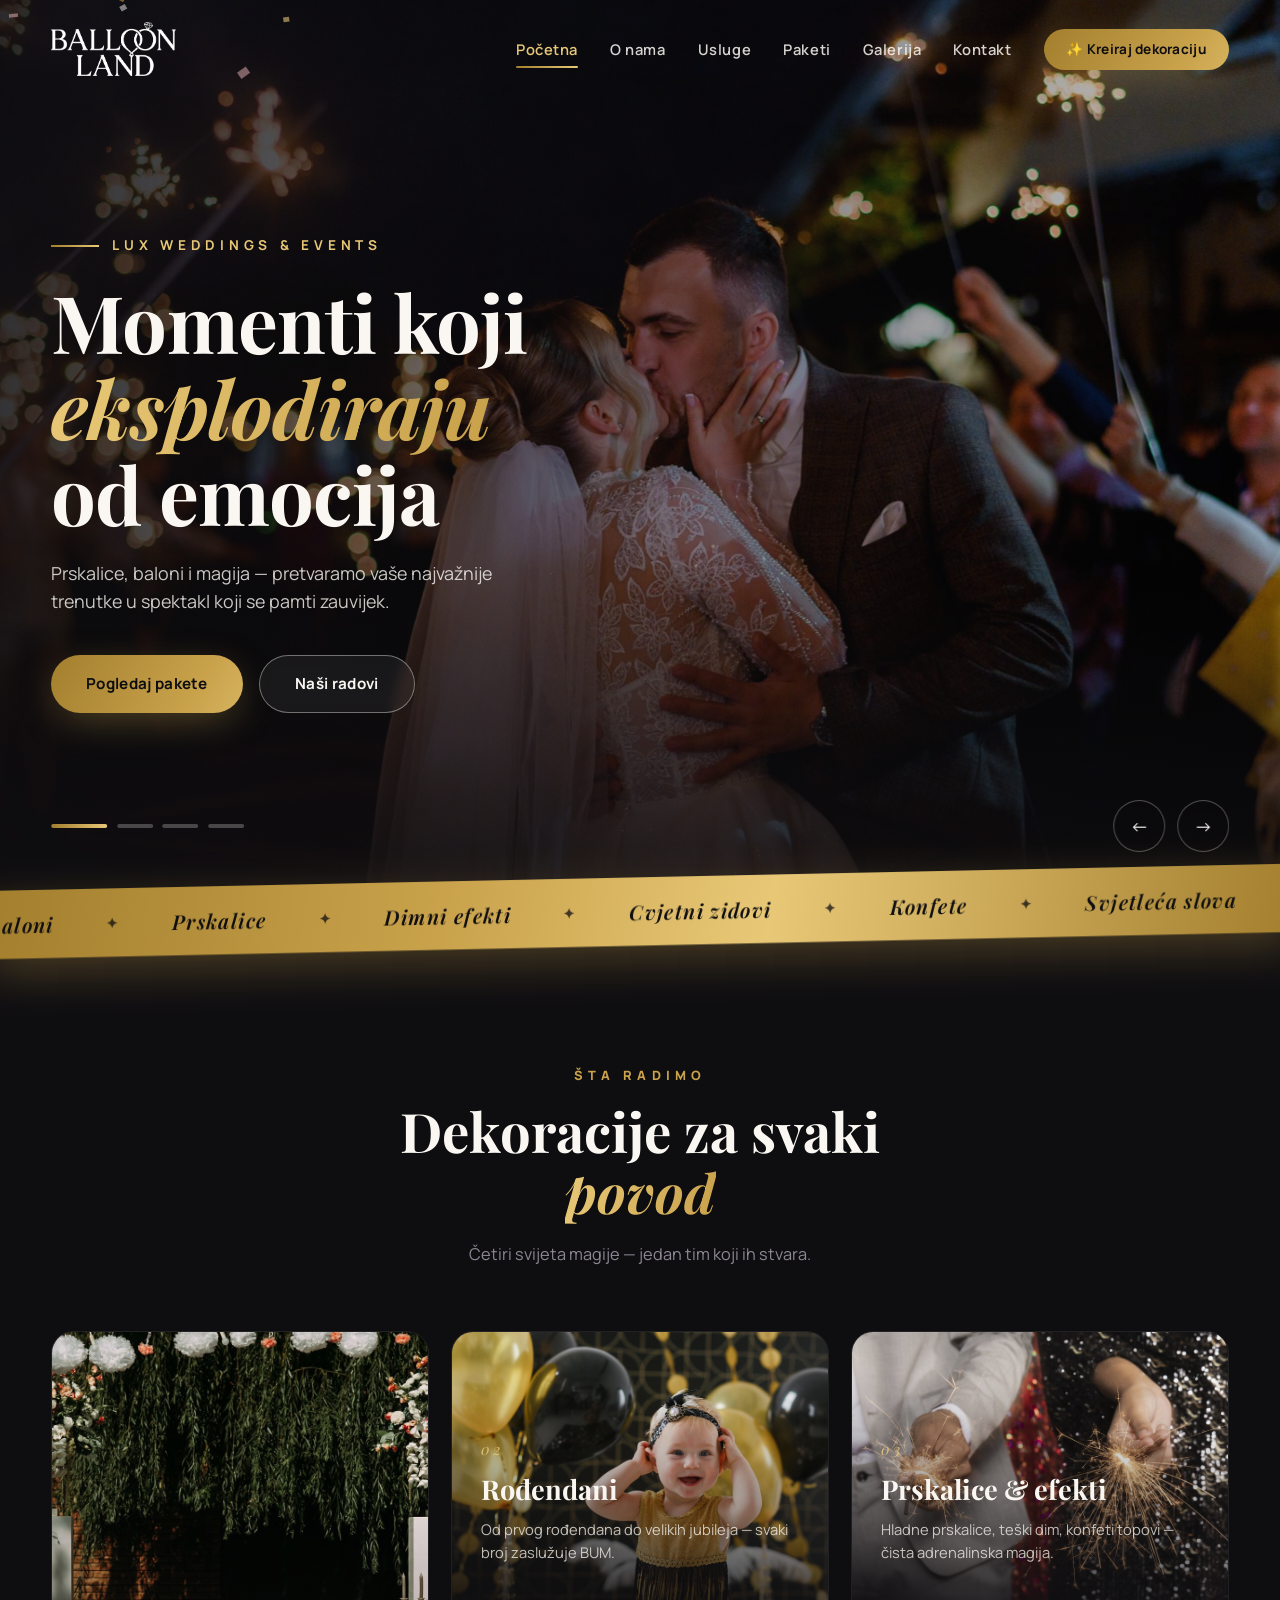
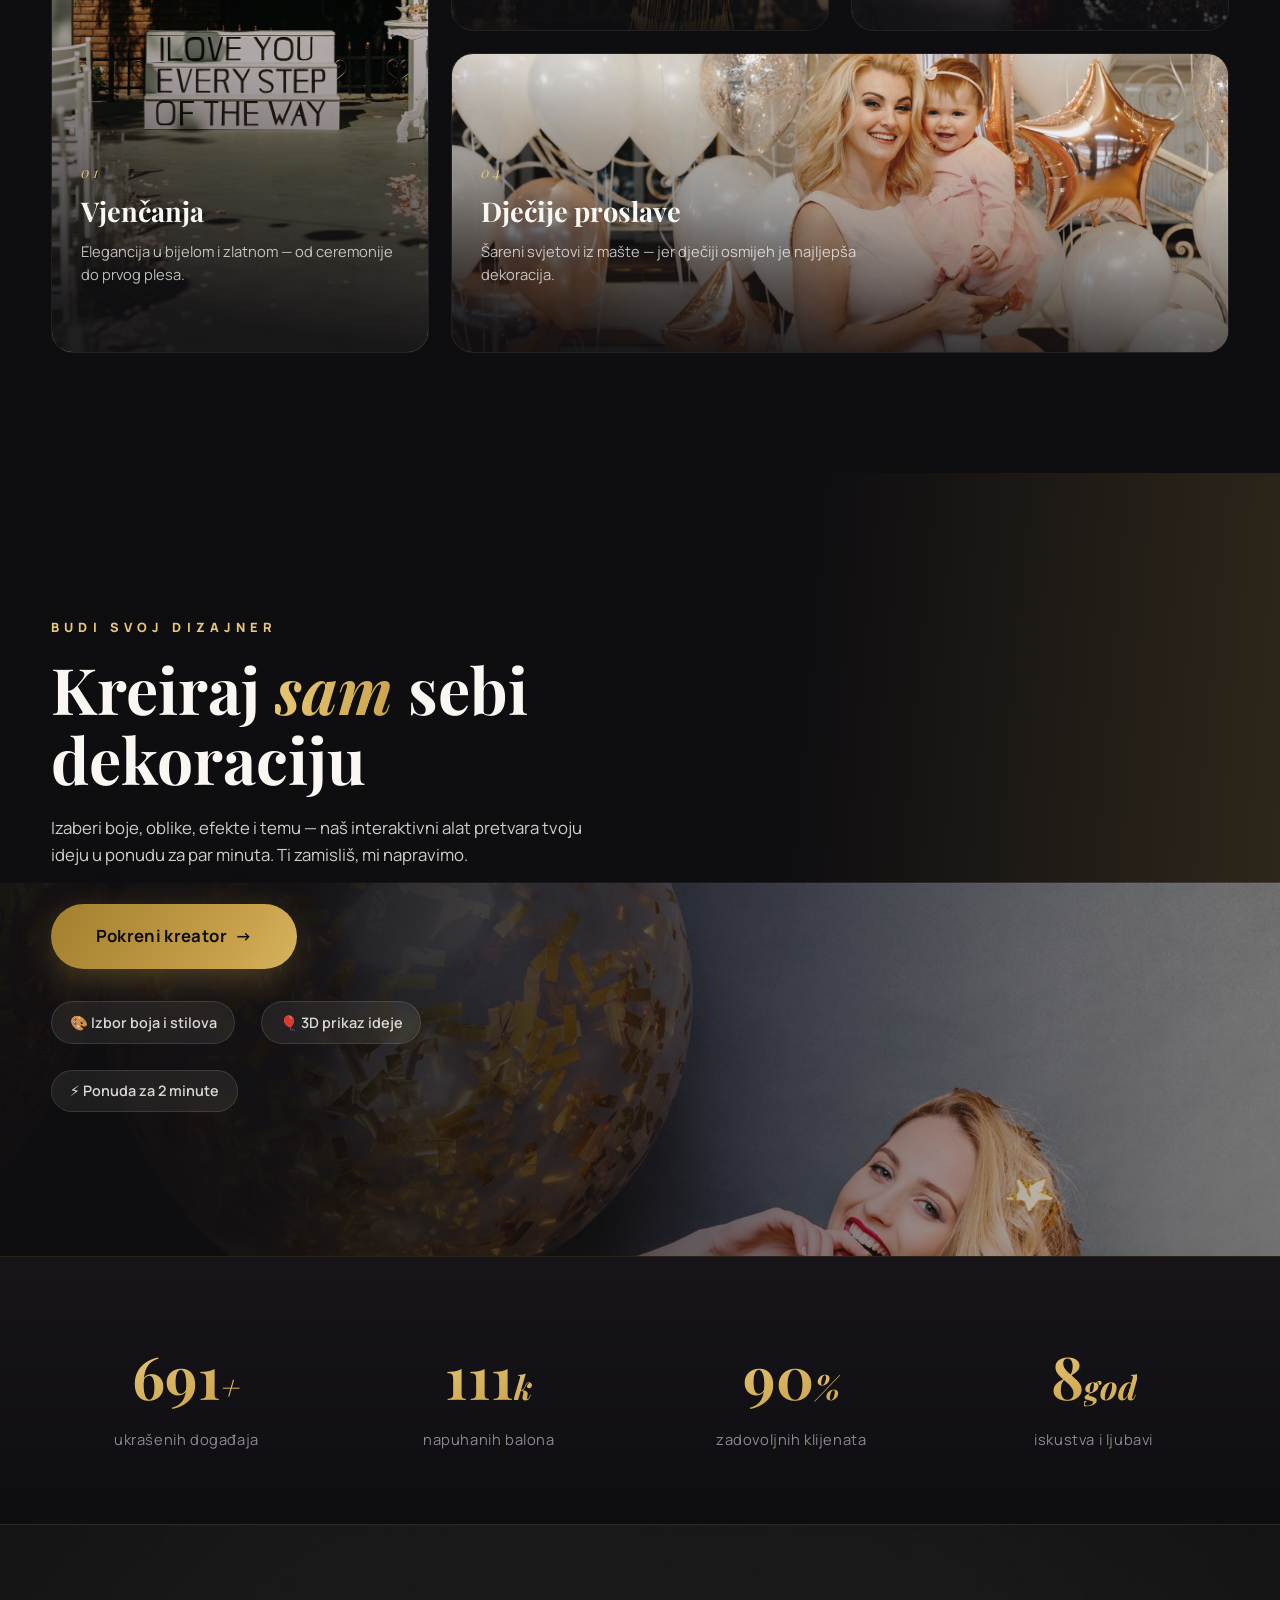
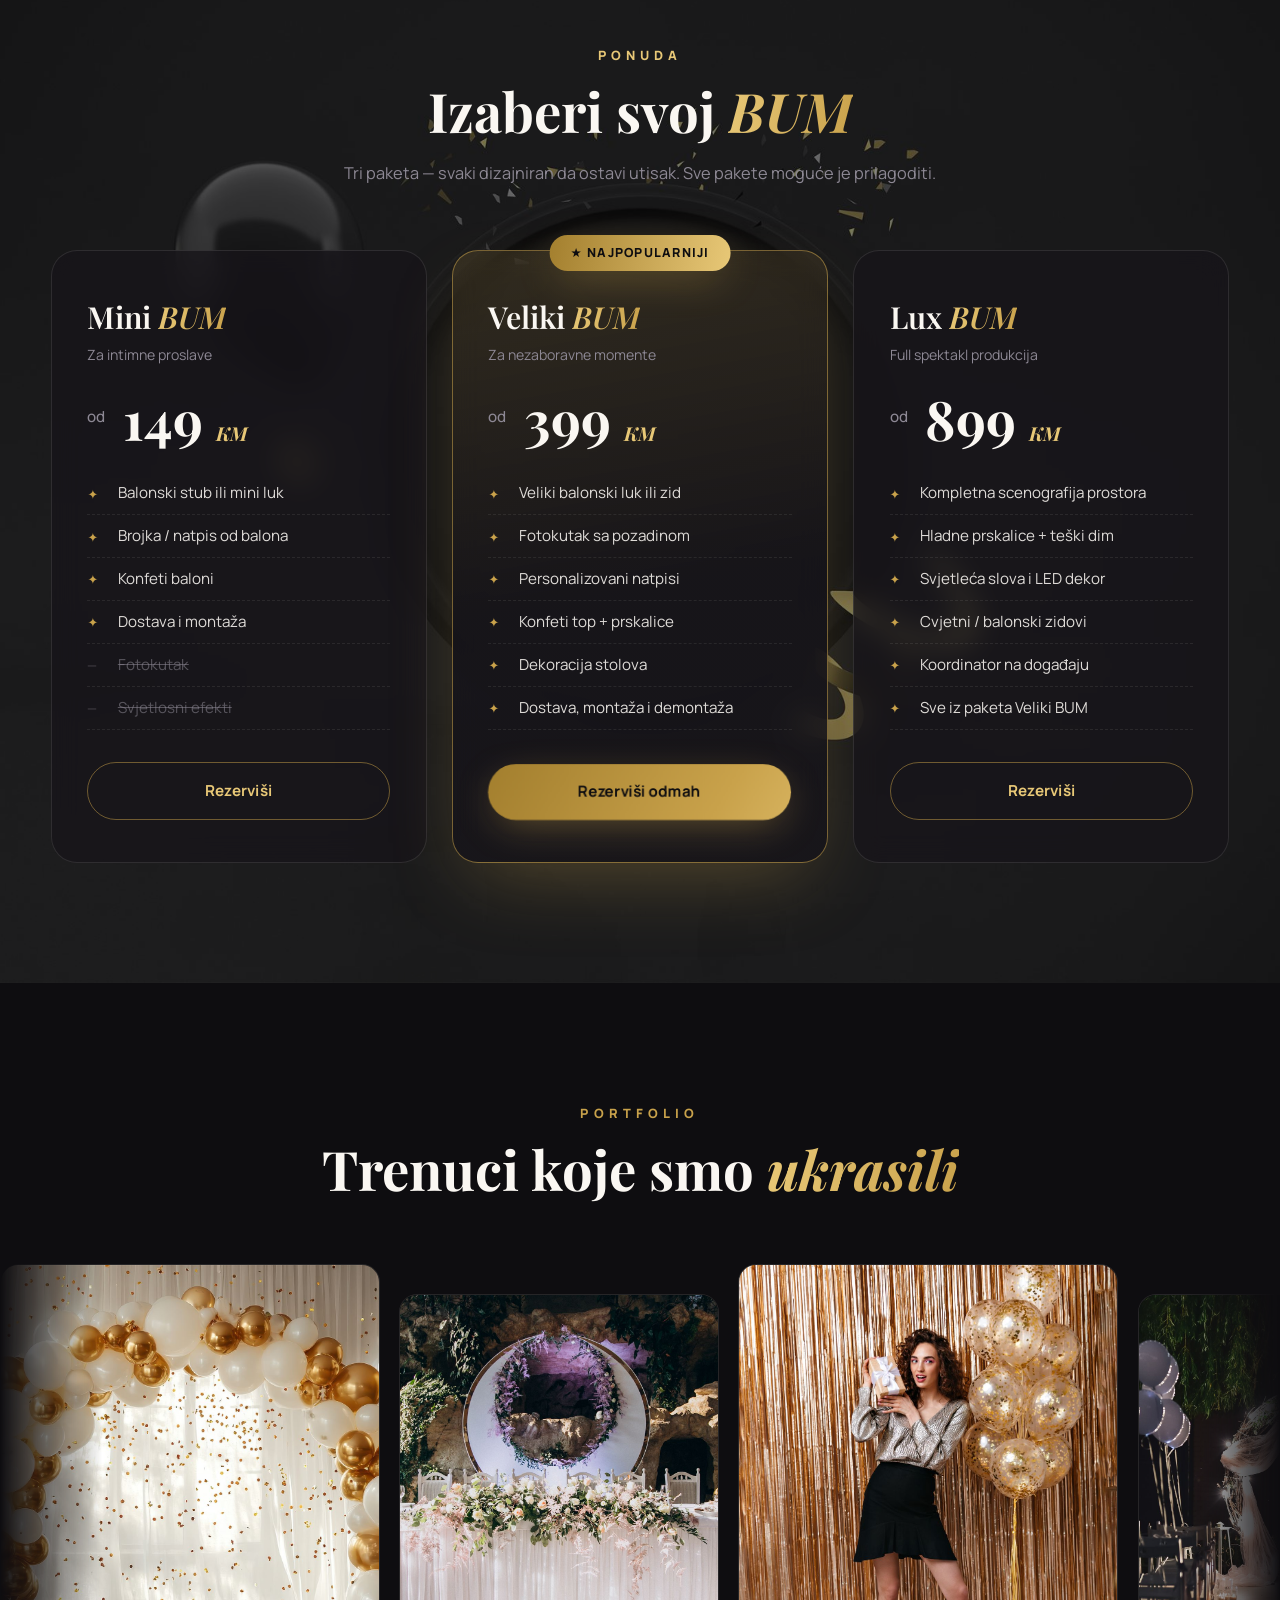
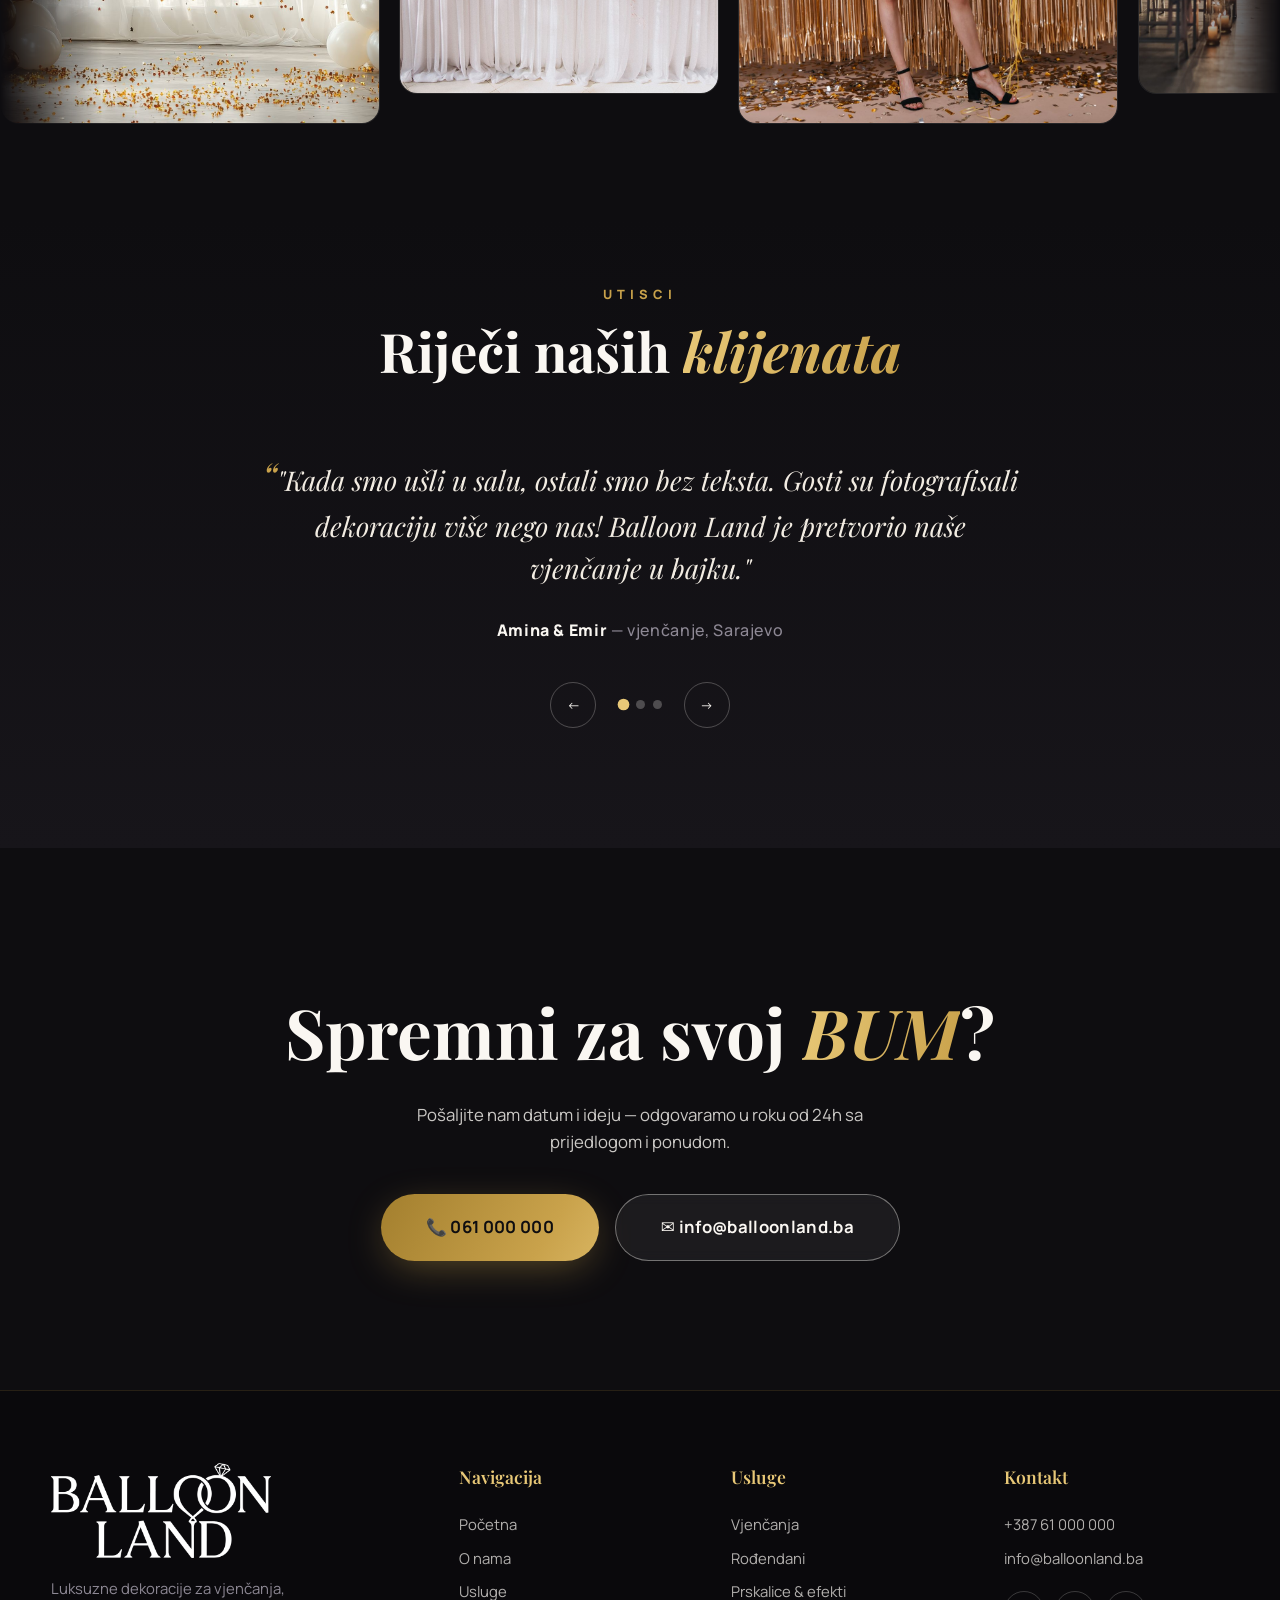
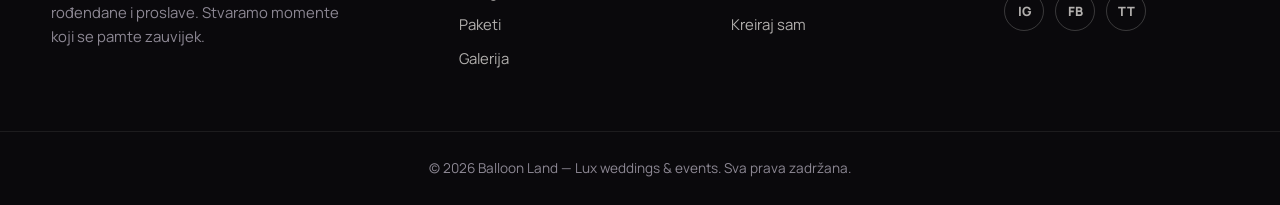
==== index.html @ c1310886 "Balloon Land — kompletna web stranica sa kreatorom dekoracija - Homepage sa hero sliderom, uslugama," ====
<!DOCTYPE html>
<html lang="bs">
<head>
  <meta charset="UTF-8">
  <meta name="viewport" content="width=device-width, initial-scale=1.0">
  <title>Balloon Land — Lux Weddings &amp; Events | Dekoracije koje ostavljaju bez daha</title>
  <meta name="description" content="Balloon Land — luksuzne dekoracije za vjenčanja, rođendane i proslave. Baloni, prskalice, dimni efekti i nezaboravni momenti.">
  <link rel="preconnect" href="https://fonts.googleapis.com">
  <link rel="preconnect" href="https://fonts.gstatic.com" crossorigin>
  <link href="https://fonts.googleapis.com/css2?family=Playfair+Display:ital,wght@0,400;0,500;0,600;0,700;0,800;1,400;1,500&family=Manrope:wght@300;400;500;600;700;800&display=swap" rel="stylesheet">
  <link rel="stylesheet" href="css/style.css?v=2">
  <link rel="icon" type="image/png" href="img/logo-black.png">
</head>
<body>

  <!-- ═══════════ PRELOADER ═══════════ -->
  <div class="preloader" id="preloader">
    <div class="preloader__inner">
      <img src="img/logo-white.png" alt="Balloon Land" class="preloader__logo">
      <div class="preloader__bar"><span></span></div>
    </div>
  </div>

  <!-- ═══════════ NAVBAR ═══════════ -->
  <header class="nav" id="nav">
    <div class="nav__inner container">
      <a href="#" class="nav__logo">
        <img src="img/logo-white.png" alt="Balloon Land — Lux weddings and events">
      </a>
      <nav class="nav__links" id="navLinks">
        <a href="#pocetna" class="nav__link is-active">Početna</a>
        <a href="onama.html" class="nav__link">O nama</a>
        <a href="usluge.html" class="nav__link">Usluge</a>
        <a href="paketi.html" class="nav__link">Paketi</a>
        <a href="galerija.html" class="nav__link">Galerija</a>
        <a href="kontakt.html" class="nav__link">Kontakt</a>
        <a href="#kreiraj" class="btn btn--gold btn--sm nav__cta">✨ Kreiraj dekoraciju</a>
      </nav>
      <button class="nav__burger" id="burger" aria-label="Meni">
        <span></span><span></span><span></span>
      </button>
    </div>
  </header>

  <!-- ═══════════ HERO SLIDER ═══════════ -->
  <section class="hero" id="pocetna">
    <canvas id="confetti" class="hero__confetti"></canvas>

    <div class="hero__slides">
      <div class="hero__slide is-active">
        <div class="hero__bg" style="background-image:url('img/hero-sparklers.jpg')"></div>
        <div class="hero__overlay"></div>
        <div class="hero__content container">
          <p class="hero__kicker reveal-line"><span>Lux weddings &amp; events</span></p>
          <h1 class="hero__title">Momenti koji <em>eksplodiraju</em><br>od emocija</h1>
          <p class="hero__sub">Prskalice, baloni i magija — pretvaramo vaše najvažnije trenutke u spektakl koji se pamti zauvijek.</p>
          <div class="hero__actions">
            <a href="#paketi" class="btn btn--gold">Pogledaj pakete</a>
            <a href="#galerija" class="btn btn--ghost">Naši radovi</a>
          </div>
        </div>
      </div>

      <div class="hero__slide">
        <div class="hero__bg" style="background-image:url('img/hero-gold-arch.jpg')"></div>
        <div class="hero__overlay hero__overlay--light"></div>
        <div class="hero__content container">
          <p class="hero__kicker"><span>Balonske instalacije</span></p>
          <h1 class="hero__title">Lukovi od balona<br>koji <em>oduzimaju dah</em></h1>
          <p class="hero__sub">Od nježnih pastela do raskošnog zlata — svaka instalacija je umjetničko djelo krojeno po vašoj želji.</p>
          <div class="hero__actions">
            <a href="#usluge" class="btn btn--gold">Istraži usluge</a>
            <a href="#kreiraj" class="btn btn--ghost">Kreiraj svoju</a>
          </div>
        </div>
      </div>

      <div class="hero__slide">
        <div class="hero__bg" style="background-image:url('img/hero-balloons-stage.jpg')"></div>
        <div class="hero__overlay"></div>
        <div class="hero__content container">
          <p class="hero__kicker"><span>Proslave &amp; eventi</span></p>
          <h1 class="hero__title">Vaša proslava,<br>naš <em>spektakl</em></h1>
          <p class="hero__sub">Rođendani, punoljetstva, korporativni eventi — scenografija koja podiže atmosferu na novi nivo.</p>
          <div class="hero__actions">
            <a href="#paketi" class="btn btn--gold">Izaberi paket</a>
            <a href="kontakt.html" class="btn btn--ghost">Kontaktiraj nas</a>
          </div>
        </div>
      </div>

      <div class="hero__slide">
        <div class="hero__bg" style="background-image:url('img/smoke-fireworks-arch.jpg')"></div>
        <div class="hero__overlay"></div>
        <div class="hero__content container">
          <p class="hero__kicker"><span>Dimni &amp; svjetlosni efekti</span></p>
          <h1 class="hero__title">Prvi ples<br>u <em>oblacima</em></h1>
          <p class="hero__sub">Teški dim, hladne prskalice i svjetlosna magija — filmska scena čiji ste vi glavni glumci.</p>
          <div class="hero__actions">
            <a href="#usluge" class="btn btn--gold">Efekti koje nudimo</a>
            <a href="kontakt.html" class="btn btn--ghost">Zakaži termin</a>
          </div>
        </div>
      </div>
    </div>

    <div class="hero__ui container">
      <div class="hero__dots" id="heroDots"></div>
      <div class="hero__arrows">
        <button class="hero__arrow" id="heroPrev" aria-label="Prethodni slajd">←</button>
        <button class="hero__arrow" id="heroNext" aria-label="Sljedeći slajd">→</button>
      </div>
    </div>
    <div class="hero__progress"><span id="heroProgress"></span></div>

    <a href="#marquee" class="hero__scroll" aria-label="Skrolaj dole"><span></span></a>
  </section>

  <!-- ═══════════ GOLD MARQUEE ═══════════ -->
  <div class="marquee" id="marquee" aria-hidden="true">
    <div class="marquee__track">
      <div class="marquee__group">
        <span>Baloni</span><span>Prskalice</span><span>Dimni efekti</span><span>Cvjetni zidovi</span><span>Konfete</span><span>Svjetleća slova</span><span>Lukovi</span><span>Fotokutak</span>
      </div>
      <div class="marquee__group">
        <span>Baloni</span><span>Prskalice</span><span>Dimni efekti</span><span>Cvjetni zidovi</span><span>Konfete</span><span>Svjetleća slova</span><span>Lukovi</span><span>Fotokutak</span>
      </div>
      <div class="marquee__group">
        <span>Baloni</span><span>Prskalice</span><span>Dimni efekti</span><span>Cvjetni zidovi</span><span>Konfete</span><span>Svjetleća slova</span><span>Lukovi</span><span>Fotokutak</span>
      </div>
      <div class="marquee__group">
        <span>Baloni</span><span>Prskalice</span><span>Dimni efekti</span><span>Cvjetni zidovi</span><span>Konfete</span><span>Svjetleća slova</span><span>Lukovi</span><span>Fotokutak</span>
      </div>
    </div>
  </div>

  <!-- ═══════════ USLUGE / BANERI ═══════════ -->
  <section class="services section" id="usluge">
    <div class="container">
      <div class="section__head reveal">
        <p class="section__kicker">Šta radimo</p>
        <h2 class="section__title">Dekoracije za svaki <em>povod</em></h2>
        <p class="section__sub">Četiri svijeta magije — jedan tim koji ih stvara.</p>
      </div>

      <div class="services__grid">
        <a href="usluge.html#vjencanja" class="service-card service-card--tall reveal">
          <img src="img/wedding-aisle.jpg" alt="Dekoracija vjenčanja" loading="lazy">
          <div class="service-card__body">
            <span class="service-card__num">01</span>
            <h3>Vjenčanja</h3>
            <p>Elegancija u bijelom i zlatnom — od ceremonije do prvog plesa.</p>
            <span class="service-card__link">Saznaj više →</span>
          </div>
        </a>
        <a href="usluge.html#rodjendani" class="service-card reveal" style="--d:.1s">
          <img src="img/birthday-blackgold.jpg" alt="Dekoracija rođendana" loading="lazy">
          <div class="service-card__body">
            <span class="service-card__num">02</span>
            <h3>Rođendani</h3>
            <p>Od prvog rođendana do velikih jubileja — svaki broj zaslužuje BUM.</p>
            <span class="service-card__link">Saznaj više →</span>
          </div>
        </a>
        <a href="usluge.html#efekti" class="service-card reveal" style="--d:.2s">
          <img src="img/sparkler-closeup.jpg" alt="Prskalice i efekti" loading="lazy">
          <div class="service-card__body">
            <span class="service-card__num">03</span>
            <h3>Prskalice &amp; efekti</h3>
            <p>Hladne prskalice, teški dim, konfeti topovi — čista adrenalinska magija.</p>
            <span class="service-card__link">Saznaj više →</span>
          </div>
        </a>
        <a href="usluge.html#djecije" class="service-card service-card--wide reveal" style="--d:.3s">
          <img src="img/kids-balloons.jpg" alt="Dječije proslave" loading="lazy">
          <div class="service-card__body">
            <span class="service-card__num">04</span>
            <h3>Dječije proslave</h3>
            <p>Šareni svjetovi iz mašte — jer dječiji osmijeh je najljepša dekoracija.</p>
            <span class="service-card__link">Saznaj više →</span>
          </div>
        </a>
      </div>
    </div>
  </section>

  <!-- ═══════════ KREIRAJ SAM BANER ═══════════ -->
  <section class="creator" id="kreiraj">
    <div class="creator__bg parallax" data-speed="0.25" style="background-image:url('img/create-your-own.jpg')"></div>
    <div class="creator__overlay"></div>
    <div class="container creator__inner">
      <div class="creator__content reveal">
        <p class="section__kicker section__kicker--light">Budi svoj dizajner</p>
        <h2 class="creator__title">Kreiraj <em>sam</em> sebi<br>dekoraciju</h2>
        <p class="creator__sub">Izaberi boje, oblike, efekte i temu — naš interaktivni alat pretvara tvoju ideju u ponudu za par minuta. Ti zamisliš, mi napravimo.</p>
        <a href="kreiraj.html" class="btn btn--gold btn--lg creator__cta">
          Pokreni kreator <span class="creator__cta-arrow">→</span>
        </a>
        <ul class="creator__perks">
          <li>🎨 Izbor boja i stilova</li>
          <li>🎈 3D prikaz ideje</li>
          <li>⚡ Ponuda za 2 minute</li>
        </ul>
      </div>
    </div>
  </section>

  <!-- ═══════════ STATISTIKA ═══════════ -->
  <section class="stats">
    <div class="container stats__grid">
      <div class="stat reveal"><span class="stat__num" data-count="750">0</span><span class="stat__plus">+</span><p>ukrašenih događaja</p></div>
      <div class="stat reveal" style="--d:.1s"><span class="stat__num" data-count="120">0</span><span class="stat__plus">k</span><p>napuhanih balona</p></div>
      <div class="stat reveal" style="--d:.2s"><span class="stat__num" data-count="98">0</span><span class="stat__plus">%</span><p>zadovoljnih klijenata</p></div>
      <div class="stat reveal" style="--d:.3s"><span class="stat__num" data-count="9">0</span><span class="stat__plus">god</span><p>iskustva i ljubavi</p></div>
    </div>
  </section>

  <!-- ═══════════ PAKETI ═══════════ -->
  <section class="packages section" id="paketi">
    <div class="packages__bg" style="background-image:url('img/packages-bg.jpg')"></div>
    <div class="container">
      <div class="section__head section__head--light reveal">
        <p class="section__kicker section__kicker--light">Ponuda</p>
        <h2 class="section__title">Izaberi svoj <em>BUM</em></h2>
        <p class="section__sub">Tri paketa — svaki dizajniran da ostavi utisak. Sve pakete moguće je prilagoditi.</p>
      </div>

      <div class="packages__grid">
        <article class="package reveal">
          <div class="package__head">
            <h3>Mini <span>BUM</span></h3>
            <p class="package__tag">Za intimne proslave</p>
          </div>
          <div class="package__price"><sup>od</sup> 149 <span>KM</span></div>
          <ul class="package__list">
            <li>Balonski stub ili mini luk</li>
            <li>Brojka / natpis od balona</li>
            <li>Konfeti baloni</li>
            <li>Dostava i montaža</li>
            <li class="off">Fotokutak</li>
            <li class="off">Svjetlosni efekti</li>
          </ul>
          <a href="kontakt.html" class="btn btn--outline package__btn">Rezerviši</a>
        </article>

        <article class="package package--featured reveal" style="--d:.12s">
          <span class="package__badge">★ Najpopularniji</span>
          <div class="package__head">
            <h3>Veliki <span>BUM</span></h3>
            <p class="package__tag">Za nezaboravne momente</p>
          </div>
          <div class="package__price"><sup>od</sup> 399 <span>KM</span></div>
          <ul class="package__list">
            <li>Veliki balonski luk ili zid</li>
            <li>Fotokutak sa pozadinom</li>
            <li>Personalizovani natpisi</li>
            <li>Konfeti top + prskalice</li>
            <li>Dekoracija stolova</li>
            <li>Dostava, montaža i demontaža</li>
          </ul>
          <a href="kontakt.html" class="btn btn--gold package__btn">Rezerviši odmah</a>
        </article>

        <article class="package reveal" style="--d:.24s">
          <div class="package__head">
            <h3>Lux <span>BUM</span></h3>
            <p class="package__tag">Full spektakl produkcija</p>
          </div>
          <div class="package__price"><sup>od</sup> 899 <span>KM</span></div>
          <ul class="package__list">
            <li>Kompletna scenografija prostora</li>
            <li>Hladne prskalice + teški dim</li>
            <li>Svjetleća slova i LED dekor</li>
            <li>Cvjetni / balonski zidovi</li>
            <li>Koordinator na događaju</li>
            <li>Sve iz paketa Veliki BUM</li>
          </ul>
          <a href="kontakt.html" class="btn btn--outline package__btn">Rezerviši</a>
        </article>
      </div>
    </div>
  </section>

  <!-- ═══════════ GALERIJA ═══════════ -->
  <section class="gallery section" id="galerija">
    <div class="section__head reveal container">
      <p class="section__kicker">Portfolio</p>
      <h2 class="section__title">Trenuci koje smo <em>ukrasili</em></h2>
    </div>
    <div class="gallery__marquee">
      <div class="gallery__track">
        <img src="img/hero-gold-arch.jpg" alt="Zlatni balonski luk">
        <img src="img/wedding-tables.jpg" alt="Svečana sala">
        <img src="img/gold-balloons-gift.jpg" alt="Zlatni baloni">
        <img src="img/hero-wedding-altar.jpg" alt="Vjenčani oltar sa balonima">
        <img src="img/birthday-blackgold.jpg" alt="Rođendanska dekoracija">
        <img src="img/hero-sparklers.jpg" alt="Prskalice na vjenčanju">
        <img src="img/hero-gold-arch.jpg" alt="Zlatni balonski luk">
        <img src="img/wedding-tables.jpg" alt="Svečana sala">
        <img src="img/gold-balloons-gift.jpg" alt="Zlatni baloni">
        <img src="img/hero-wedding-altar.jpg" alt="Vjenčani oltar sa balonima">
        <img src="img/birthday-blackgold.jpg" alt="Rođendanska dekoracija">
        <img src="img/hero-sparklers.jpg" alt="Prskalice na vjenčanju">
      </div>
    </div>
  </section>

  <!-- ═══════════ TESTIMONIALS ═══════════ -->
  <section class="testi section">
    <div class="container">
      <div class="section__head reveal">
        <p class="section__kicker">Utisci</p>
        <h2 class="section__title">Riječi naših <em>klijenata</em></h2>
      </div>
      <div class="testi__slider reveal" id="testiSlider">
        <div class="testi__slide is-active">
          <p class="testi__text">"Kada smo ušli u salu, ostali smo bez teksta. Gosti su fotografisali dekoraciju više nego nas! Balloon Land je pretvorio naše vjenčanje u bajku."</p>
          <p class="testi__author">Amina &amp; Emir <span>— vjenčanje, Sarajevo</span></p>
        </div>
        <div class="testi__slide">
          <p class="testi__text">"Rođendan naše kćerke izgledao je kao scena iz filma. Profesionalni, tačni i puni ideja. Već smo rezervisali i sljedeću proslavu!"</p>
          <p class="testi__author">Porodica Hodžić <span>— 1. rođendan</span></p>
        </div>
        <div class="testi__slide">
          <p class="testi__text">"Hladne prskalice na prvom plesu — momenat koji niko od gostiju neće zaboraviti. Vrijedi svake marke. Preporuka od srca!"</p>
          <p class="testi__author">Lejla &amp; Adnan <span>— vjenčanje, Mostar</span></p>
        </div>
        <div class="testi__nav">
          <button id="testiPrev" aria-label="Prethodni">←</button>
          <div class="testi__dots" id="testiDots"></div>
          <button id="testiNext" aria-label="Sljedeći">→</button>
        </div>
      </div>
    </div>
  </section>

  <!-- ═══════════ CTA BANNER ═══════════ -->
  <section class="cta" id="kontakt">
    <div class="cta__bg parallax" data-speed="0.2" style="background-image:url('img/gold-balloons-gift.jpg')"></div>
    <div class="cta__overlay"></div>
    <div class="container cta__inner reveal">
      <h2 class="cta__title">Spremni za svoj <em>BUM</em>?</h2>
      <p class="cta__sub">Pošaljite nam datum i ideju — odgovaramo u roku od 24h sa prijedlogom i ponudom.</p>
      <div class="cta__actions">
        <a href="tel:+38761000000" class="btn btn--gold btn--lg">📞 061 000 000</a>
        <a href="mailto:info@balloonland.ba" class="btn btn--ghost btn--lg">✉ info@balloonland.ba</a>
      </div>
    </div>
  </section>

  <!-- ═══════════ FOOTER ═══════════ -->
  <footer class="footer">
    <div class="container footer__grid">
      <div class="footer__brand">
        <img src="img/logo-white.png" alt="Balloon Land" class="footer__logo">
        <p>Luksuzne dekoracije za vjenčanja, rođendane i proslave. Stvaramo momente koji se pamte zauvijek.</p>
      </div>
      <div class="footer__col">
        <h4>Navigacija</h4>
        <a href="#pocetna">Početna</a>
        <a href="onama.html">O nama</a>
        <a href="usluge.html">Usluge</a>
        <a href="paketi.html">Paketi</a>
        <a href="galerija.html">Galerija</a>
      </div>
      <div class="footer__col">
        <h4>Usluge</h4>
        <a href="usluge.html#vjencanja">Vjenčanja</a>
        <a href="usluge.html#rodjendani">Rođendani</a>
        <a href="usluge.html#efekti">Prskalice &amp; efekti</a>
        <a href="#kreiraj">Kreiraj sam</a>
      </div>
      <div class="footer__col">
        <h4>Kontakt</h4>
        <a href="tel:+38761000000">+387 61 000 000</a>
        <a href="mailto:info@balloonland.ba">info@balloonland.ba</a>
        <div class="footer__social">
          <a href="#" aria-label="Instagram">IG</a>
          <a href="#" aria-label="Facebook">FB</a>
          <a href="#" aria-label="TikTok">TT</a>
        </div>
      </div>
    </div>
    <div class="footer__bottom">
      <p>© 2026 Balloon Land — Lux weddings &amp; events. Sva prava zadržana.</p>
    </div>
  </footer>

  <script src="js/main.js?v=2"></script>
</body>
</html>
---- css/style.css ----
/* ═══════════════════════════════════════════
   BALLOON LAND — Lux Weddings & Events
   Idejno rješenje homepage — 2026
   ═══════════════════════════════════════════ */

:root {
  --ink: #0e0d10;
  --ink-2: #17151a;
  --ink-3: #211e26;
  --ivory: #faf7f2;
  --cream: #f2ece2;
  --gold: #c9a24b;
  --gold-2: #e8c877;
  --gold-3: #a37f2e;
  --blush: #e8b4b8;
  --muted: #8d8894;
  --font-serif: "Playfair Display", Georgia, serif;
  --font-sans: "Manrope", system-ui, sans-serif;
  --ease: cubic-bezier(.22, .9, .28, 1);
  --shadow-gold: 0 10px 40px -8px rgba(201, 162, 75, .45);
}

* { margin: 0; padding: 0; box-sizing: border-box; }

html { scroll-behavior: smooth; }

body {
  font-family: var(--font-sans);
  background: var(--ink);
  color: var(--ivory);
  line-height: 1.6;
  overflow-x: hidden;
}

img { max-width: 100%; display: block; }
a { text-decoration: none; color: inherit; }
ul { list-style: none; }
button { font-family: inherit; cursor: pointer; }

.container {
  width: min(1240px, 92%);
  margin-inline: auto;
}

::selection { background: var(--gold); color: var(--ink); }

/* ─────────── SCROLLBAR ─────────── */
::-webkit-scrollbar { width: 10px; }
::-webkit-scrollbar-track { background: var(--ink); }
::-webkit-scrollbar-thumb { background: linear-gradient(var(--gold-3), var(--gold)); border-radius: 5px; }

/* ═══════════ BUTTONS ═══════════ */
.btn {
  display: inline-flex;
  align-items: center;
  gap: .5rem;
  padding: 1rem 2.2rem;
  border-radius: 100px;
  font-weight: 700;
  font-size: .95rem;
  letter-spacing: .02em;
  transition: transform .35s var(--ease), box-shadow .35s var(--ease), background .35s, color .35s;
  will-change: transform;
}
.btn--gold {
  background: linear-gradient(120deg, var(--gold-3), var(--gold) 40%, var(--gold-2) 70%, var(--gold));
  background-size: 200% 100%;
  color: var(--ink);
  box-shadow: var(--shadow-gold);
}
.btn--gold:hover {
  transform: translateY(-3px) scale(1.02);
  background-position: 100% 0;
  box-shadow: 0 16px 50px -8px rgba(201, 162, 75, .65);
}
.btn--ghost {
  border: 1.5px solid rgba(250, 247, 242, .4);
  color: var(--ivory);
  backdrop-filter: blur(6px);
  background: rgba(250, 247, 242, .06);
}
.btn--ghost:hover { transform: translateY(-3px); border-color: var(--gold-2); color: var(--gold-2); }
.btn--outline {
  border: 1.5px solid rgba(201, 162, 75, .5);
  color: var(--gold-2);
}
.btn--outline:hover { background: rgba(201, 162, 75, .12); transform: translateY(-3px); }
.btn--sm { padding: .6rem 1.4rem; font-size: .85rem; }
.btn--lg { padding: 1.2rem 2.8rem; font-size: 1.05rem; }

/* ═══════════ PRELOADER ═══════════ */
.preloader {
  position: fixed;
  inset: 0;
  z-index: 1000;
  background: radial-gradient(120% 120% at 50% 40%, var(--ink-3), var(--ink));
  display: grid;
  place-items: center;
  transition: opacity .7s var(--ease), visibility .7s;
}
.preloader.is-done { opacity: 0; visibility: hidden; }
.preloader__inner { text-align: center; }
.preloader__logo {
  width: min(340px, 70vw);
  margin-inline: auto;
  animation: preloaderPulse 1.6s var(--ease) infinite alternate;
}
@keyframes preloaderPulse {
  from { transform: scale(.97); opacity: .8; filter: drop-shadow(0 0 0 rgba(201,162,75,0)); }
  to { transform: scale(1.02); opacity: 1; filter: drop-shadow(0 0 30px rgba(201,162,75,.35)); }
}
.preloader__bar {
  width: 200px;
  height: 2px;
  margin: 2rem auto 0;
  background: rgba(250, 247, 242, .12);
  border-radius: 2px;
  overflow: hidden;
}
.preloader__bar span {
  display: block;
  height: 100%;
  width: 0;
  background: linear-gradient(90deg, var(--gold-3), var(--gold-2));
  animation: preloaderBar 1.4s var(--ease) forwards;
}
@keyframes preloaderBar { to { width: 100%; } }

/* ═══════════ NAVBAR ═══════════ */
.nav {
  position: fixed;
  top: 0; left: 0; right: 0;
  z-index: 900;
  padding: 1.4rem 0;
  transition: padding .4s var(--ease), background .4s, box-shadow .4s;
}
.nav.is-scrolled {
  padding: .7rem 0;
  background: rgba(14, 13, 16, .82);
  backdrop-filter: blur(16px);
  -webkit-backdrop-filter: blur(16px);
  box-shadow: 0 8px 40px rgba(0, 0, 0, .45);
  border-bottom: 1px solid rgba(201, 162, 75, .15);
}
.nav__inner {
  display: flex;
  align-items: center;
  justify-content: space-between;
  gap: 2rem;
}
.nav__logo img { height: 54px; width: auto; transition: height .4s var(--ease); }
.nav.is-scrolled .nav__logo img { height: 42px; }
.nav__links {
  display: flex;
  align-items: center;
  gap: 2rem;
}
.nav__link {
  position: relative;
  font-weight: 600;
  font-size: .92rem;
  letter-spacing: .04em;
  color: rgba(250, 247, 242, .85);
  transition: color .3s;
  padding: .3rem 0;
}
.nav__link::after {
  content: "";
  position: absolute;
  left: 0; bottom: -2px;
  width: 0; height: 2px;
  background: linear-gradient(90deg, var(--gold-3), var(--gold-2));
  transition: width .35s var(--ease);
  border-radius: 2px;
}
.nav__link:hover, .nav__link.is-active { color: var(--gold-2); }
.nav__link:hover::after, .nav__link.is-active::after { width: 100%; }
.nav__burger {
  display: none;
  flex-direction: column;
  gap: 5px;
  background: none;
  border: none;
  padding: .4rem;
  z-index: 950;
}
.nav__burger span {
  width: 26px; height: 2px;
  background: var(--ivory);
  border-radius: 2px;
  transition: transform .35s var(--ease), opacity .3s;
}
.nav__burger.is-open span:nth-child(1) { transform: translateY(7px) rotate(45deg); }
.nav__burger.is-open span:nth-child(2) { opacity: 0; }
.nav__burger.is-open span:nth-child(3) { transform: translateY(-7px) rotate(-45deg); }

/* ═══════════ HERO ═══════════ */
.hero {
  position: relative;
  height: 100vh;
  min-height: 640px;
  overflow: hidden;
}
.hero__confetti {
  position: absolute;
  inset: 0;
  z-index: 5;
  pointer-events: none;
}
.hero__slides { position: absolute; inset: 0; }
.hero__slide {
  position: absolute;
  inset: 0;
  opacity: 0;
  visibility: hidden;
  transition: opacity 1.1s var(--ease), visibility 1.1s;
  z-index: 1;
}
.hero__slide.is-active { opacity: 1; visibility: visible; z-index: 2; }
.hero__bg {
  position: absolute;
  inset: -4%;
  background-size: cover;
  background-position: center;
  transform: scale(1);
}
.hero__slide.is-active .hero__bg { animation: kenburns 7.5s linear forwards; }
@keyframes kenburns {
  from { transform: scale(1) translateX(0); }
  to { transform: scale(1.1) translateX(1.5%); }
}
.hero__overlay {
  position: absolute;
  inset: 0;
  background:
    linear-gradient(100deg, rgba(14, 13, 16, .88) 0%, rgba(14, 13, 16, .55) 45%, rgba(14, 13, 16, .15) 100%),
    linear-gradient(0deg, rgba(14, 13, 16, .85) 0%, transparent 35%);
}
.hero__overlay--light {
  background:
    linear-gradient(100deg, rgba(14, 13, 16, .82) 0%, rgba(14, 13, 16, .45) 50%, rgba(14, 13, 16, .1) 100%),
    linear-gradient(0deg, rgba(14, 13, 16, .85) 0%, transparent 40%);
}
.hero__content {
  position: relative;
  z-index: 3;
  height: 100%;
  display: flex;
  flex-direction: column;
  justify-content: center;
  padding-top: 3rem;
}
.hero__kicker {
  display: inline-flex;
  align-items: center;
  gap: .8rem;
  font-size: .85rem;
  font-weight: 700;
  text-transform: uppercase;
  letter-spacing: .35em;
  color: var(--gold-2);
  margin-bottom: 1.4rem;
}
.hero__kicker::before {
  content: "";
  width: 48px; height: 1.5px;
  background: linear-gradient(90deg, var(--gold-3), var(--gold-2));
}
.hero__title {
  font-family: var(--font-serif);
  font-size: clamp(2.6rem, 6.2vw, 5.2rem);
  font-weight: 700;
  line-height: 1.08;
  letter-spacing: -.01em;
  margin-bottom: 1.4rem;
  max-width: 15ch;
}
.hero__title em {
  font-style: italic;
  background: linear-gradient(100deg, var(--gold-2), var(--gold), var(--gold-2));
  background-size: 200% 100%;
  -webkit-background-clip: text;
  background-clip: text;
  -webkit-text-fill-color: transparent;
  animation: goldShimmer 4s linear infinite;
}
@keyframes goldShimmer {
  from { background-position: 0 0; }
  to { background-position: 200% 0; }
}
.hero__sub {
  max-width: 46ch;
  font-size: clamp(1rem, 1.4vw, 1.15rem);
  color: rgba(250, 247, 242, .8);
  margin-bottom: 2.4rem;
  font-weight: 400;
}
.hero__actions { display: flex; gap: 1rem; flex-wrap: wrap; }

/* slide-in animacije sadržaja */
.hero__slide .hero__kicker,
.hero__slide .hero__title,
.hero__slide .hero__sub,
.hero__slide .hero__actions {
  opacity: 0;
  transform: translateY(34px);
  transition: opacity .9s var(--ease), transform .9s var(--ease);
}
.hero__slide.is-active .hero__kicker { opacity: 1; transform: none; transition-delay: .25s; }
.hero__slide.is-active .hero__title { opacity: 1; transform: none; transition-delay: .4s; }
.hero__slide.is-active .hero__sub { opacity: 1; transform: none; transition-delay: .55s; }
.hero__slide.is-active .hero__actions { opacity: 1; transform: none; transition-delay: .7s; }

/* hero UI */
.hero__ui {
  position: absolute;
  left: 50%;
  transform: translateX(-50%);
  bottom: 3rem;
  z-index: 6;
  display: flex;
  align-items: center;
  justify-content: space-between;
}
.hero__dots { display: flex; gap: .6rem; }
.hero__dot {
  width: 36px; height: 4px;
  border-radius: 4px;
  border: none;
  background: rgba(250, 247, 242, .25);
  transition: background .3s, width .35s var(--ease);
}
.hero__dot.is-active { background: linear-gradient(90deg, var(--gold-3), var(--gold-2)); width: 56px; }
.hero__arrows { display: flex; gap: .7rem; }
.hero__arrow {
  width: 52px; height: 52px;
  border-radius: 50%;
  border: 1.5px solid rgba(250, 247, 242, .3);
  background: rgba(14, 13, 16, .3);
  backdrop-filter: blur(8px);
  color: var(--ivory);
  font-size: 1.15rem;
  transition: all .3s var(--ease);
}
.hero__arrow:hover {
  border-color: var(--gold-2);
  color: var(--ink);
  background: var(--gold-2);
  transform: scale(1.08);
}
.hero__progress {
  position: absolute;
  bottom: 0; left: 0; right: 0;
  height: 3px;
  z-index: 6;
  background: rgba(250, 247, 242, .1);
}
.hero__progress span {
  display: block;
  height: 100%;
  width: 0;
  background: linear-gradient(90deg, var(--gold-3), var(--gold-2));
}
.hero__progress span.is-running { animation: heroProgress 7s linear forwards; }
@keyframes heroProgress { from { width: 0 } to { width: 100% } }
.hero__scroll {
  position: absolute;
  bottom: 2.6rem;
  left: 50%;
  transform: translateX(-50%);
  z-index: 6;
  width: 28px; height: 46px;
  border: 1.5px solid rgba(250, 247, 242, .4);
  border-radius: 20px;
  display: none;
}
.hero__scroll span {
  position: absolute;
  top: 8px; left: 50%;
  width: 4px; height: 8px;
  margin-left: -2px;
  background: var(--gold-2);
  border-radius: 2px;
  animation: scrollHint 1.6s var(--ease) infinite;
}
@keyframes scrollHint {
  0% { transform: translateY(0); opacity: 1 }
  70% { transform: translateY(16px); opacity: 0 }
  100% { transform: translateY(0); opacity: 0 }
}

/* ═══════════ MARQUEE ═══════════ */
.marquee {
  background: linear-gradient(100deg, var(--gold-3), var(--gold) 35%, var(--gold-2) 60%, var(--gold-3));
  padding: 1.1rem 0;
  overflow: hidden;
  transform: rotate(-1.2deg) scale(1.02);
  margin-top: -1.4rem;
  position: relative;
  z-index: 10;
  box-shadow: 0 14px 44px rgba(201, 162, 75, .3);
}
.marquee__track {
  display: flex;
  white-space: nowrap;
  animation: marquee 36s linear infinite;
  width: max-content;
}
.marquee__group {
  display: flex;
  align-items: center;
  flex-shrink: 0;
}
.marquee__group span {
  display: inline-flex;
  align-items: center;
  font-family: var(--font-serif);
  font-style: italic;
  font-size: 1.25rem;
  font-weight: 600;
  color: var(--ink);
  letter-spacing: .06em;
}
.marquee__group span::after {
  content: "✦";
  font-size: .85rem;
  font-style: normal;
  margin-inline: 3.2rem;
  opacity: .75;
}
@keyframes marquee { to { transform: translateX(-50%); } }

/* ═══════════ SECTION SHARED ═══════════ */
.section { padding: 7.5rem 0; position: relative; }
.section__head { text-align: center; max-width: 640px; margin: 0 auto 4rem; }
.section__kicker {
  font-size: .8rem;
  font-weight: 800;
  text-transform: uppercase;
  letter-spacing: .4em;
  color: var(--gold);
  margin-bottom: 1rem;
}
.section__kicker--light { color: var(--gold-2); }
.section__title {
  font-family: var(--font-serif);
  font-size: clamp(2.1rem, 4.4vw, 3.4rem);
  font-weight: 700;
  line-height: 1.12;
}
.section__title em {
  font-style: italic;
  background: linear-gradient(100deg, var(--gold-2), var(--gold));
  -webkit-background-clip: text;
  background-clip: text;
  -webkit-text-fill-color: transparent;
}
.section__sub { margin-top: 1.1rem; color: var(--muted); font-size: 1.02rem; }

/* reveal on scroll */
.reveal {
  opacity: 0;
  transform: translateY(44px);
  transition: opacity .9s var(--ease), transform .9s var(--ease);
  transition-delay: var(--d, 0s);
}
.reveal.is-visible { opacity: 1; transform: none; }

/* ═══════════ PAGE HEAD (podstranice) ═══════════ */
.page-head {
  position: relative;
  padding: 11rem 0 6rem;
  overflow: hidden;
  text-align: center;
}
.page-head__bg {
  position: absolute;
  inset: 0;
  background-size: cover;
  background-position: center 35%;
}
.page-head__overlay {
  position: absolute;
  inset: 0;
  background:
    linear-gradient(180deg, rgba(14, 13, 16, .82), rgba(14, 13, 16, .88)),
    radial-gradient(90% 120% at 50% 100%, transparent, rgba(14, 13, 16, .5));
}
.page-head__inner { position: relative; z-index: 2; }
.page-head__title {
  font-family: var(--font-serif);
  font-size: clamp(2.8rem, 6vw, 4.6rem);
  font-weight: 700;
  line-height: 1.08;
}
.page-head__title em {
  font-style: italic;
  background: linear-gradient(100deg, var(--gold-2), var(--gold));
  -webkit-background-clip: text;
  background-clip: text;
  -webkit-text-fill-color: transparent;
}
.page-head__crumbs {
  margin-top: 1.2rem;
  font-size: .9rem;
  color: rgba(250, 247, 242, .65);
  font-weight: 600;
  letter-spacing: .04em;
}
.page-head__crumbs a { transition: color .3s; }
.page-head__crumbs a:hover { color: var(--gold-2); }
.page-head__crumbs span { color: var(--gold); font-size: .7rem; margin-inline: .5rem; }

.cta--compact { padding: 6rem 0; }

/* ═══════════ PILLS (brza navigacija) ═══════════ */
.pills {
  position: relative;
  z-index: 5;
  margin-top: -1.9rem;
  margin-bottom: 1rem;
}
.pills__row {
  display: flex;
  flex-wrap: wrap;
  justify-content: center;
  gap: .7rem;
}
.pill {
  padding: .75rem 1.5rem;
  border-radius: 100px;
  background: rgba(23, 21, 26, .92);
  border: 1px solid rgba(201, 162, 75, .35);
  backdrop-filter: blur(10px);
  font-size: .9rem;
  font-weight: 700;
  letter-spacing: .02em;
  color: rgba(250, 247, 242, .9);
  transition: all .3s var(--ease);
  box-shadow: 0 10px 30px rgba(0, 0, 0, .4);
}
.pill:hover {
  background: linear-gradient(120deg, var(--gold-3), var(--gold-2));
  color: var(--ink);
  border-color: transparent;
  transform: translateY(-3px);
  box-shadow: var(--shadow-gold);
}

/* ═══════════ FEATURE (naizmjenični redovi usluga) ═══════════ */
.feature {
  position: relative;
  overflow: hidden;
  padding: 5.5rem 0;
}
.feature__watermark {
  position: absolute;
  top: 1.5rem;
  right: -1rem;
  font-family: var(--font-serif);
  font-style: italic;
  font-size: clamp(8rem, 20vw, 17rem);
  font-weight: 700;
  line-height: 1;
  color: transparent;
  -webkit-text-stroke: 1.5px rgba(201, 162, 75, .14);
  pointer-events: none;
  user-select: none;
}
.feature--flip .feature__watermark { right: auto; left: -1rem; }
.feature__grid {
  display: grid;
  grid-template-columns: 1fr 1fr;
  gap: 4.5rem;
  align-items: center;
  position: relative;
  z-index: 2;
}
.feature--flip .feature__grid > .feature__media { order: 2; }
.feature--flip .feature__grid > .feature__content { order: 1; }
.feature__media { position: relative; }
.feature__media img {
  width: 100%;
  aspect-ratio: 4 / 3.1;
  object-fit: cover;
  border-radius: 24px;
  border: 1px solid rgba(201, 162, 75, .25);
  box-shadow: 0 30px 80px -30px rgba(0, 0, 0, .8);
  transition: transform .7s var(--ease);
}
.feature__media:hover img { transform: scale(1.025) rotate(.4deg); }
.feature__media::before {
  content: "";
  position: absolute;
  inset: 18px -18px -18px 18px;
  border: 1.5px solid rgba(201, 162, 75, .3);
  border-radius: 28px;
  z-index: -1;
}
.feature--flip .feature__media::before { inset: 18px 18px -18px -18px; }
.feature__tag {
  position: absolute;
  top: 20px;
  left: 20px;
  background: linear-gradient(120deg, var(--gold-3), var(--gold-2));
  color: var(--ink);
  font-size: .78rem;
  font-weight: 800;
  text-transform: uppercase;
  letter-spacing: .08em;
  padding: .5rem 1.1rem;
  border-radius: 100px;
  box-shadow: var(--shadow-gold);
}
.feature__content .section__title { margin-bottom: 1.3rem; }
.feature__text { color: rgba(250, 247, 242, .78); margin-bottom: 1.6rem; }
.feature__chips {
  display: flex;
  flex-wrap: wrap;
  gap: .6rem;
  margin-bottom: 2.2rem;
}
.feature__chips li {
  font-size: .85rem;
  font-weight: 600;
  color: var(--gold-2);
  background: rgba(201, 162, 75, .1);
  border: 1px solid rgba(201, 162, 75, .3);
  padding: .45rem 1rem;
  border-radius: 100px;
}
.feature__actions { display: flex; gap: 1rem; flex-wrap: wrap; }

/* ═══════════ FX (specijalni efekti) ═══════════ */
.fx { position: relative; overflow: hidden; }
.fx__bg {
  position: absolute;
  inset: 0;
  background-size: cover;
  background-position: center;
  opacity: .4;
}
.fx::before {
  content: "";
  position: absolute;
  inset: 0;
  background: radial-gradient(90% 90% at 50% 0%, rgba(14, 13, 16, .6), var(--ink) 88%);
}
.fx .container { position: relative; z-index: 2; }
.fx__grid {
  display: grid;
  grid-template-columns: repeat(3, 1fr);
  gap: 1.5rem;
}
.fx-card {
  position: relative;
  border-radius: 22px;
  overflow: hidden;
  isolation: isolate;
  min-height: 420px;
  display: flex;
  align-items: flex-end;
  border: 1px solid rgba(250, 247, 242, .1);
}
.fx-card img {
  position: absolute;
  inset: 0;
  width: 100%; height: 100%;
  object-fit: cover;
  z-index: -2;
  transition: transform 1s var(--ease), filter .6s;
}
.fx-card::after {
  content: "";
  position: absolute;
  inset: 0;
  z-index: -1;
  background: linear-gradient(10deg, rgba(14, 13, 16, .95) 12%, rgba(14, 13, 16, .3) 55%, rgba(14, 13, 16, .05) 80%);
}
.fx-card:hover img { transform: scale(1.09); filter: saturate(1.15) brightness(1.05); }
.fx-card__body { padding: 1.9rem; }
.fx-card__body h3 {
  font-family: var(--font-serif);
  font-size: 1.55rem;
  margin-bottom: .5rem;
}
.fx-card__body p { color: rgba(250, 247, 242, .78); font-size: .92rem; }
.fx-card__link {
  display: inline-block;
  margin-top: .9rem;
  color: var(--gold-2);
  font-weight: 700;
  font-size: .88rem;
  opacity: 0;
  transform: translateY(8px);
  transition: opacity .4s var(--ease), transform .4s var(--ease);
}
.fx-card:hover .fx-card__link { opacity: 1; transform: none; }

/* ═══════════ PHOTO BANNER (fotokutak) ═══════════ */
.photo-banner {
  position: relative;
  padding: 8.5rem 0;
  overflow: hidden;
  text-align: center;
}
.photo-banner__bg {
  position: absolute;
  inset: -12% 0;
  background-size: cover;
  background-position: center 40%;
}
.photo-banner__overlay {
  position: absolute;
  inset: 0;
  background: radial-gradient(85% 110% at 50% 50%, rgba(14, 13, 16, .78), rgba(14, 13, 16, .94));
}
.photo-banner__inner { position: relative; z-index: 2; }
.photo-banner__title {
  font-family: var(--font-serif);
  font-size: clamp(2.2rem, 4.8vw, 3.8rem);
  margin-bottom: 1.1rem;
}
.photo-banner__title em {
  font-style: italic;
  background: linear-gradient(100deg, var(--gold-2), var(--gold));
  -webkit-background-clip: text;
  background-clip: text;
  -webkit-text-fill-color: transparent;
}
.photo-banner__sub {
  color: rgba(250, 247, 242, .82);
  max-width: 58ch;
  margin: 0 auto 2.4rem;
  font-size: 1.03rem;
}

/* ═══════════ KONTAKT ═══════════ */
.contact { background: var(--ink); }
.contact__grid {
  display: grid;
  grid-template-columns: 1fr 1.1fr;
  gap: 4rem;
  align-items: start;
}
.contact__info .section__title { margin-bottom: 1.2rem; }
.contact__text { color: rgba(250, 247, 242, .78); margin-bottom: 2.2rem; }
.contact__cards {
  display: grid;
  grid-template-columns: 1fr 1fr;
  gap: 1rem;
  margin-bottom: 2.2rem;
}
.c-card {
  display: flex;
  align-items: center;
  gap: 1rem;
  background: rgba(23, 21, 26, .75);
  border: 1px solid rgba(250, 247, 242, .09);
  border-radius: 18px;
  padding: 1.3rem 1.4rem;
  transition: transform .4s var(--ease), border-color .35s;
}
.c-card:hover { transform: translateY(-5px); border-color: rgba(201, 162, 75, .45); }
.c-card__icon { font-size: 1.6rem; }
.c-card h3 {
  font-family: var(--font-serif);
  font-size: 1.05rem;
  margin-bottom: .15rem;
}
.c-card p { color: var(--muted); font-size: .88rem; }
.contact__social p { color: var(--muted); font-size: .92rem; margin-bottom: .9rem; }

/* forma */
.contact__form-wrap { position: relative; }
.cform {
  position: relative;
  background: linear-gradient(170deg, rgba(201, 162, 75, .1), rgba(23, 21, 26, .85) 45%);
  border: 1px solid rgba(201, 162, 75, .3);
  border-radius: 26px;
  padding: 2.6rem 2.4rem;
  backdrop-filter: blur(12px);
  overflow: hidden;
}
.cform__title {
  font-family: var(--font-serif);
  font-size: 1.9rem;
  margin-bottom: 1.8rem;
}
.cform__title em {
  font-style: italic;
  background: linear-gradient(100deg, var(--gold-2), var(--gold));
  -webkit-background-clip: text;
  background-clip: text;
  -webkit-text-fill-color: transparent;
}
.cform__row {
  display: grid;
  grid-template-columns: 1fr 1fr;
  gap: 1.1rem;
}
.cform__field { margin-bottom: 1.1rem; }
.cform__field label {
  display: block;
  font-size: .82rem;
  font-weight: 700;
  letter-spacing: .05em;
  color: rgba(250, 247, 242, .75);
  margin-bottom: .45rem;
}
.cform__field input,
.cform__field select,
.cform__field textarea {
  width: 100%;
  background: rgba(14, 13, 16, .6);
  border: 1.5px solid rgba(250, 247, 242, .14);
  border-radius: 14px;
  color: var(--ivory);
  font-family: var(--font-sans);
  font-size: .95rem;
  padding: .9rem 1.1rem;
  transition: border-color .3s, box-shadow .3s;
  resize: vertical;
}
.cform__field input:focus,
.cform__field select:focus,
.cform__field textarea:focus {
  outline: none;
  border-color: var(--gold);
  box-shadow: 0 0 0 4px rgba(201, 162, 75, .15);
}
.cform__field input.is-error,
.cform__field textarea.is-error { border-color: #e05c6a; }
.cform__field input::placeholder,
.cform__field textarea::placeholder { color: rgba(141, 136, 148, .7); }
.cform__field select { appearance: none; cursor: pointer; }
.cform__field option { background: var(--ink-2); }
.cform__field input[type="date"] { color-scheme: dark; }
.cform__submit { width: 100%; justify-content: center; margin-top: .4rem; }
.cform__note {
  text-align: center;
  color: var(--muted);
  font-size: .8rem;
  margin-top: .9rem;
}
.cform__success[hidden] { display: none; }
.cform__success {
  position: absolute;
  inset: 0;
  background: rgba(17, 15, 20, .97);
  display: grid;
  place-content: center;
  text-align: center;
  padding: 2rem;
  border-radius: 26px;
  animation: successIn .5s var(--ease);
}
@keyframes successIn { from { opacity: 0; transform: scale(.96); } }
.cform__success span { font-size: 3rem; }
.cform__success h3 {
  font-family: var(--font-serif);
  font-size: 1.7rem;
  margin: .8rem 0 .5rem;
  color: var(--gold-2);
}
.cform__success p { color: rgba(250, 247, 242, .78); max-width: 34ch; }

/* mapa */
.map {
  position: relative;
  height: 420px;
  border-top: 1px solid rgba(201, 162, 75, .2);
}
.map iframe {
  width: 100%;
  height: 100%;
  border: 0;
  display: block;
  filter: grayscale(1) invert(.92) contrast(.9) brightness(.9);
}

/* ═══════════ GALERIJA PODSTRANICA ═══════════ */
.gpage { background: var(--ink); }
.masonry {
  columns: 3;
  column-gap: 1.3rem;
}
.g-item {
  position: relative;
  break-inside: avoid;
  margin: 0 0 1.3rem;
  border-radius: 18px;
  overflow: hidden;
  cursor: zoom-in;
  border: 1px solid rgba(250, 247, 242, .09);
  isolation: isolate;
}
.g-item img {
  width: 100%;
  display: block;
  transition: transform .8s var(--ease), filter .5s;
}
.g-item::after {
  content: "";
  position: absolute;
  inset: 0;
  background: linear-gradient(8deg, rgba(14, 13, 16, .85) 0%, rgba(14, 13, 16, .2) 40%, transparent 65%);
  opacity: 0;
  transition: opacity .45s var(--ease);
}
.g-item figcaption {
  position: absolute;
  left: 0; right: 0; bottom: 0;
  padding: 1.4rem;
  z-index: 2;
  transform: translateY(14px);
  opacity: 0;
  transition: transform .5s var(--ease), opacity .45s var(--ease);
}
.g-item figcaption span {
  font-size: .72rem;
  font-weight: 800;
  text-transform: uppercase;
  letter-spacing: .22em;
  color: var(--gold-2);
}
.g-item figcaption h3 {
  font-family: var(--font-serif);
  font-size: 1.25rem;
  font-weight: 600;
  margin-top: .2rem;
}
.g-item:hover img { transform: scale(1.06); }
.g-item:hover::after,
.g-item:hover figcaption { opacity: 1; transform: none; }
.g-item.is-hidden { display: none; }
.pill.is-active {
  background: linear-gradient(120deg, var(--gold-3), var(--gold-2));
  color: var(--ink);
  border-color: transparent;
  box-shadow: var(--shadow-gold);
}
.gpage__empty {
  text-align: center;
  color: var(--muted);
  padding: 3rem 0;
  font-size: 1.05rem;
}

/* ═══════════ LIGHTBOX ═══════════ */
.lightbox {
  position: fixed;
  inset: 0;
  z-index: 990;
  background: rgba(10, 9, 12, .94);
  backdrop-filter: blur(14px);
  display: grid;
  place-items: center;
  opacity: 0;
  visibility: hidden;
  transition: opacity .4s var(--ease), visibility .4s;
}
.lightbox.is-open { opacity: 1; visibility: visible; }
.lightbox__figure {
  max-width: min(1100px, 90vw);
  max-height: 84vh;
  text-align: center;
}
.lightbox__figure img {
  max-width: 100%;
  max-height: 76vh;
  object-fit: contain;
  border-radius: 14px;
  box-shadow: 0 40px 120px rgba(0, 0, 0, .8);
  border: 1px solid rgba(201, 162, 75, .25);
}
.lightbox__figure figcaption {
  margin-top: 1.1rem;
  font-family: var(--font-serif);
  font-style: italic;
  font-size: 1.15rem;
  color: var(--cream);
}
.lightbox__close {
  position: absolute;
  top: 1.6rem;
  right: 1.8rem;
  width: 52px; height: 52px;
  border-radius: 50%;
  border: 1.5px solid rgba(250, 247, 242, .3);
  background: rgba(23, 21, 26, .6);
  color: var(--ivory);
  font-size: 1.1rem;
  transition: all .3s var(--ease);
}
.lightbox__close:hover { background: var(--gold-2); color: var(--ink); border-color: var(--gold-2); transform: rotate(90deg); }
.lightbox__arrow {
  position: absolute;
  top: 50%;
  transform: translateY(-50%);
  width: 56px; height: 56px;
  border-radius: 50%;
  border: 1.5px solid rgba(250, 247, 242, .3);
  background: rgba(23, 21, 26, .6);
  color: var(--ivory);
  font-size: 1.2rem;
  transition: all .3s var(--ease);
}
.lightbox__arrow:hover { background: var(--gold-2); color: var(--ink); border-color: var(--gold-2); }
.lightbox__arrow--prev { left: 1.8rem; }
.lightbox__arrow--next { right: 1.8rem; }

/* ═══════════ COMPARE (tabela poređenja) ═══════════ */
.compare { background: linear-gradient(180deg, var(--ink), var(--ink-2) 70%, var(--ink)); }
.compare__scroll {
  overflow-x: auto;
  border-radius: 22px;
  border: 1px solid rgba(250, 247, 242, .1);
  background: rgba(23, 21, 26, .7);
  backdrop-filter: blur(10px);
}
.compare__table {
  width: 100%;
  min-width: 720px;
  border-collapse: collapse;
  font-size: .95rem;
}
.compare__table th,
.compare__table td {
  padding: 1rem 1.4rem;
  text-align: center;
  border-bottom: 1px dashed rgba(250, 247, 242, .08);
}
.compare__table th:first-child,
.compare__table td:first-child {
  text-align: left;
  color: rgba(250, 247, 242, .88);
  font-weight: 600;
  min-width: 220px;
}
.compare__table thead th {
  font-family: var(--font-serif);
  font-size: 1.2rem;
  font-weight: 700;
  padding: 1.4rem;
  border-bottom: 1px solid rgba(201, 162, 75, .3);
}
.compare__table thead th em {
  font-style: italic;
  background: linear-gradient(100deg, var(--gold-2), var(--gold));
  -webkit-background-clip: text;
  background-clip: text;
  -webkit-text-fill-color: transparent;
}
.compare__table td { color: rgba(250, 247, 242, .7); }
.compare__table td.yes { color: var(--gold-2); font-size: 1.05rem; }
.compare__table td.no { color: rgba(141, 136, 148, .5); }
.compare__table .is-featured { background: rgba(201, 162, 75, .08); }
.compare__table thead th.is-featured { background: rgba(201, 162, 75, .14); }
.compare__cta-row td { padding: 1.4rem; border-bottom: none; }

/* ═══════════ ADDONS (dodaci) ═══════════ */
.addons { background: var(--ink); padding-top: 3rem; }
.addons__grid {
  display: grid;
  grid-template-columns: repeat(3, 1fr);
  gap: 1.4rem;
}
.addon {
  position: relative;
  background: rgba(23, 21, 26, .75);
  border: 1px solid rgba(250, 247, 242, .09);
  border-radius: 20px;
  padding: 2rem 1.8rem;
  transition: transform .45s var(--ease), border-color .4s, box-shadow .45s;
}
.addon:hover {
  transform: translateY(-7px);
  border-color: rgba(201, 162, 75, .45);
  box-shadow: 0 24px 50px -18px rgba(0, 0, 0, .6);
}
.addon__icon { font-size: 2rem; display: block; margin-bottom: 1rem; }
.addon h3 {
  font-family: var(--font-serif);
  font-size: 1.3rem;
  margin-bottom: .45rem;
}
.addon p { color: var(--muted); font-size: .92rem; margin-bottom: 1.2rem; }
.addon__price {
  display: inline-block;
  font-weight: 800;
  font-size: .9rem;
  color: var(--gold-2);
  background: rgba(201, 162, 75, .12);
  border: 1px solid rgba(201, 162, 75, .35);
  padding: .4rem 1rem;
  border-radius: 100px;
}

/* ═══════════ FAQ ═══════════ */
.faq { background: linear-gradient(180deg, var(--ink), var(--ink-2)); }
.faq__wrap { max-width: 820px; }
.faq__item {
  background: rgba(23, 21, 26, .75);
  border: 1px solid rgba(250, 247, 242, .09);
  border-radius: 18px;
  margin-bottom: 1rem;
  overflow: hidden;
  transition: border-color .35s;
}
.faq__item[open] { border-color: rgba(201, 162, 75, .4); }
.faq__item summary {
  list-style: none;
  cursor: pointer;
  padding: 1.4rem 3.6rem 1.4rem 1.8rem;
  font-weight: 700;
  font-size: 1.02rem;
  position: relative;
  transition: color .3s;
}
.faq__item summary::-webkit-details-marker { display: none; }
.faq__item summary::after {
  content: "+";
  position: absolute;
  right: 1.5rem;
  top: 50%;
  transform: translateY(-50%);
  width: 32px; height: 32px;
  display: grid;
  place-items: center;
  border-radius: 50%;
  border: 1.5px solid rgba(201, 162, 75, .4);
  color: var(--gold-2);
  font-size: 1.2rem;
  font-weight: 400;
  transition: transform .35s var(--ease), background .3s, color .3s;
}
.faq__item[open] summary { color: var(--gold-2); }
.faq__item[open] summary::after {
  content: "−";
  background: var(--gold-2);
  color: var(--ink);
  transform: translateY(-50%) rotate(180deg);
}
.faq__item p {
  padding: 0 1.8rem 1.6rem;
  color: rgba(250, 247, 242, .75);
  font-size: .96rem;
}

/* ═══════════ PROCESS (kako radimo) ═══════════ */
.process { background: linear-gradient(180deg, var(--ink), var(--ink-2)); }
.process__grid {
  display: grid;
  grid-template-columns: repeat(4, 1fr);
  gap: 1.5rem;
}
.step {
  position: relative;
  background: rgba(23, 21, 26, .7);
  border: 1px solid rgba(250, 247, 242, .09);
  border-radius: 22px;
  padding: 2.4rem 1.8rem 2rem;
  transition: transform .45s var(--ease), border-color .4s;
}
.step:hover { transform: translateY(-8px); border-color: rgba(201, 162, 75, .4); }
.step__num {
  display: block;
  font-family: var(--font-serif);
  font-style: italic;
  font-size: 2.6rem;
  font-weight: 700;
  line-height: 1;
  margin-bottom: 1.1rem;
  background: linear-gradient(160deg, var(--gold-2), var(--gold-3));
  -webkit-background-clip: text;
  background-clip: text;
  -webkit-text-fill-color: transparent;
}
.step h3 {
  font-family: var(--font-serif);
  font-size: 1.25rem;
  margin-bottom: .6rem;
}
.step p { color: var(--muted); font-size: .92rem; }

/* ═══════════ ABOUT ═══════════ */
.about { background: linear-gradient(180deg, var(--ink), var(--ink-2) 60%, var(--ink)); }
.about__grid {
  display: grid;
  grid-template-columns: 1fr 1.1fr;
  gap: 4.5rem;
  align-items: center;
}
.about__media { position: relative; }
.about__media img {
  border-radius: 24px;
  aspect-ratio: 4 / 4.7;
  object-fit: cover;
  width: 100%;
  border: 1px solid rgba(201, 162, 75, .25);
  box-shadow: 0 30px 80px -30px rgba(0, 0, 0, .8);
}
.about__media::before {
  content: "";
  position: absolute;
  inset: -18px 18px 18px -18px;
  border: 1.5px solid rgba(201, 162, 75, .35);
  border-radius: 28px;
  z-index: -1;
}
.about__badge {
  position: absolute;
  right: -22px;
  bottom: 34px;
  background: linear-gradient(140deg, var(--gold-3), var(--gold) 55%, var(--gold-2));
  color: var(--ink);
  border-radius: 20px;
  padding: 1.1rem 1.5rem;
  text-align: center;
  box-shadow: var(--shadow-gold);
}
.about__badge-num {
  display: block;
  font-family: var(--font-serif);
  font-size: 2.2rem;
  font-weight: 700;
  line-height: 1;
}
.about__badge-num em { font-size: 1.05rem; margin-left: .15rem; }
.about__badge-text {
  display: block;
  font-size: .72rem;
  font-weight: 800;
  text-transform: uppercase;
  letter-spacing: .12em;
  margin-top: .3rem;
}
.about__content .section__title { margin-bottom: 1.4rem; }
.about__text { color: rgba(250, 247, 242, .78); margin-bottom: 1.1rem; font-size: 1rem; }
.about__points { margin: 1.6rem 0 2.2rem; }
.about__points li {
  padding: .45rem 0;
  color: rgba(250, 247, 242, .9);
  font-weight: 600;
  font-size: .95rem;
}

/* ═══════════ SERVICES ═══════════ */
.services { background: var(--ink); }
.services__grid {
  display: grid;
  grid-template-columns: repeat(3, 1fr);
  grid-auto-rows: 300px;
  gap: 1.4rem;
}
.service-card {
  position: relative;
  border-radius: 22px;
  overflow: hidden;
  isolation: isolate;
  display: flex;
  align-items: flex-end;
  border: 1px solid rgba(250, 247, 242, .08);
}
.service-card--tall { grid-row: span 2; }
.service-card--wide { grid-column: span 2; }
.service-card img {
  position: absolute;
  inset: 0;
  width: 100%; height: 100%;
  object-fit: cover;
  z-index: -2;
  transition: transform 1s var(--ease), filter .6s;
}
.service-card::after {
  content: "";
  position: absolute;
  inset: 0;
  z-index: -1;
  background: linear-gradient(8deg, rgba(14, 13, 16, .92) 8%, rgba(14, 13, 16, .35) 45%, rgba(14, 13, 16, .05) 75%);
  transition: background .5s;
}
.service-card:hover img { transform: scale(1.08); filter: saturate(1.15); }
.service-card__body { padding: 1.8rem; width: 100%; }
.service-card__num {
  font-family: var(--font-serif);
  font-style: italic;
  color: var(--gold-2);
  font-size: .95rem;
  letter-spacing: .2em;
  opacity: .9;
}
.service-card h3 {
  font-family: var(--font-serif);
  font-size: 1.7rem;
  margin: .3rem 0 .4rem;
}
.service-card p {
  color: rgba(250, 247, 242, .75);
  font-size: .92rem;
  max-width: 42ch;
}
.service-card__link {
  display: inline-block;
  margin-top: .8rem;
  color: var(--gold-2);
  font-weight: 700;
  font-size: .88rem;
  letter-spacing: .04em;
  opacity: 0;
  transform: translateY(8px);
  transition: opacity .4s var(--ease), transform .4s var(--ease);
}
.service-card:hover .service-card__link { opacity: 1; transform: none; }

/* ═══════════ CREATOR BANNER ═══════════ */
.creator {
  position: relative;
  padding: 9rem 0;
  overflow: hidden;
}
.creator__bg {
  position: absolute;
  inset: -12% 0;
  background-size: cover;
  background-position: center 30%;
}
.creator__overlay {
  position: absolute;
  inset: 0;
  background: linear-gradient(95deg, rgba(14, 13, 16, .94) 25%, rgba(14, 13, 16, .55) 60%, rgba(201, 162, 75, .18) 100%);
}
.creator__inner { position: relative; z-index: 2; }
.creator__content { max-width: 560px; }
.creator__title {
  font-family: var(--font-serif);
  font-size: clamp(2.4rem, 5vw, 4rem);
  line-height: 1.1;
  margin-bottom: 1.3rem;
}
.creator__title em {
  font-style: italic;
  background: linear-gradient(100deg, var(--gold-2), var(--gold));
  -webkit-background-clip: text;
  background-clip: text;
  -webkit-text-fill-color: transparent;
}
.creator__sub { color: rgba(250, 247, 242, .82); margin-bottom: 2.2rem; font-size: 1.05rem; }
.creator__cta-arrow { transition: transform .35s var(--ease); }
.creator__cta:hover .creator__cta-arrow { transform: translateX(6px); }
.creator__perks {
  display: flex;
  gap: 1.6rem;
  margin-top: 2rem;
  flex-wrap: wrap;
}
.creator__perks li {
  font-size: .9rem;
  font-weight: 600;
  color: rgba(250, 247, 242, .85);
  background: rgba(250, 247, 242, .07);
  border: 1px solid rgba(250, 247, 242, .12);
  padding: .55rem 1.1rem;
  border-radius: 100px;
  backdrop-filter: blur(6px);
}

/* ═══════════ STATS ═══════════ */
.stats {
  background: linear-gradient(180deg, var(--ink-2), var(--ink));
  border-block: 1px solid rgba(201, 162, 75, .14);
  padding: 4.5rem 0;
}
.stats__grid {
  display: grid;
  grid-template-columns: repeat(4, 1fr);
  gap: 2rem;
  text-align: center;
}
.stat__num,
.stat__plus {
  font-family: var(--font-serif);
  font-size: clamp(2.6rem, 4.6vw, 4rem);
  font-weight: 700;
  background: linear-gradient(160deg, var(--gold-2), var(--gold));
  -webkit-background-clip: text;
  background-clip: text;
  -webkit-text-fill-color: transparent;
}
.stat__plus { font-size: clamp(1.6rem, 2.6vw, 2.2rem); font-style: italic; }
.stat p { color: var(--muted); font-size: .92rem; margin-top: .3rem; letter-spacing: .04em; }

/* ═══════════ PACKAGES ═══════════ */
.packages { overflow: hidden; }
.packages__bg {
  position: absolute;
  inset: 0;
  background-size: cover;
  background-position: center;
  opacity: .45;
}
.packages::before {
  content: "";
  position: absolute;
  inset: 0;
  background: radial-gradient(90% 90% at 50% 10%, rgba(14, 13, 16, .55), var(--ink) 90%);
}
.packages .container { position: relative; z-index: 2; }
.packages__grid {
  display: grid;
  grid-template-columns: repeat(3, 1fr);
  gap: 1.6rem;
  align-items: stretch;
}
.package {
  position: relative;
  background: rgba(23, 21, 26, .75);
  backdrop-filter: blur(14px);
  border: 1px solid rgba(250, 247, 242, .1);
  border-radius: 26px;
  padding: 2.6rem 2.2rem;
  display: flex;
  flex-direction: column;
  transition: transform .5s var(--ease), border-color .4s, box-shadow .5s;
}
.package:hover {
  transform: translateY(-10px);
  border-color: rgba(201, 162, 75, .45);
  box-shadow: 0 30px 60px -20px rgba(0, 0, 0, .6);
}
.package--featured {
  background: linear-gradient(170deg, rgba(201, 162, 75, .16), rgba(23, 21, 26, .85) 55%);
  border: 1.5px solid rgba(201, 162, 75, .55);
  transform: scale(1.045);
  box-shadow: 0 30px 80px -24px rgba(201, 162, 75, .35);
}
.package--featured:hover { transform: scale(1.045) translateY(-10px); }
.package__badge {
  position: absolute;
  top: -16px;
  left: 50%;
  transform: translateX(-50%);
  background: linear-gradient(100deg, var(--gold-3), var(--gold-2));
  color: var(--ink);
  font-size: .78rem;
  font-weight: 800;
  letter-spacing: .1em;
  text-transform: uppercase;
  padding: .5rem 1.3rem;
  border-radius: 100px;
  white-space: nowrap;
  box-shadow: var(--shadow-gold);
}
.package__head h3 {
  font-family: var(--font-serif);
  font-size: 1.9rem;
  font-weight: 600;
}
.package__head h3 span {
  font-style: italic;
  background: linear-gradient(100deg, var(--gold-2), var(--gold));
  -webkit-background-clip: text;
  background-clip: text;
  -webkit-text-fill-color: transparent;
}
.package__tag { color: var(--muted); font-size: .88rem; margin-top: .2rem; }
.package__price {
  font-family: var(--font-serif);
  font-size: 3.4rem;
  font-weight: 700;
  margin: 1.6rem 0;
  line-height: 1;
}
.package__price sup {
  font-size: .95rem;
  font-family: var(--font-sans);
  color: var(--muted);
  font-weight: 500;
  margin-right: .3rem;
  vertical-align: super;
}
.package__price span { font-size: 1.2rem; color: var(--gold-2); font-style: italic; }
.package__list { flex: 1; margin-bottom: 2rem; }
.package__list li {
  padding: .55rem 0 .55rem 1.9rem;
  position: relative;
  font-size: .95rem;
  color: rgba(250, 247, 242, .88);
  border-bottom: 1px dashed rgba(250, 247, 242, .08);
}
.package__list li::before {
  content: "✦";
  position: absolute;
  left: 0;
  color: var(--gold);
  font-size: .8rem;
  top: .7rem;
}
.package__list li.off { color: rgba(141, 136, 148, .55); text-decoration: line-through; }
.package__list li.off::before { content: "—"; color: rgba(141, 136, 148, .45); }
.package__btn { justify-content: center; width: 100%; }

/* ═══════════ GALLERY ═══════════ */
.gallery { background: var(--ink); padding-bottom: 6rem; }
.gallery__marquee {
  overflow: hidden;
  -webkit-mask-image: linear-gradient(90deg, transparent, #000 8%, #000 92%, transparent);
  mask-image: linear-gradient(90deg, transparent, #000 8%, #000 92%, transparent);
}
.gallery__track {
  display: flex;
  gap: 1.2rem;
  width: max-content;
  animation: marquee 45s linear infinite;
}
.gallery__marquee:hover .gallery__track { animation-play-state: paused; }
.gallery__track img {
  width: 380px;
  height: 460px;
  object-fit: cover;
  border-radius: 18px;
  border: 1px solid rgba(250, 247, 242, .1);
  transition: transform .6s var(--ease), filter .6s;
}
.gallery__track img:nth-child(even) {
  width: 320px;
  height: 400px;
  align-self: center;
}
.gallery__track img:hover { transform: scale(1.04) rotate(.6deg); filter: brightness(1.08); }

/* ═══════════ TESTIMONIALS ═══════════ */
.testi { background: linear-gradient(180deg, var(--ink), var(--ink-2)); padding-top: 4rem; }
.testi__slider {
  max-width: 760px;
  margin-inline: auto;
  text-align: center;
  position: relative;
  min-height: 260px;
}
.testi__slide {
  position: absolute;
  inset: 0;
  opacity: 0;
  transform: translateY(20px);
  transition: opacity .7s var(--ease), transform .7s var(--ease);
  visibility: hidden;
}
.testi__slide.is-active { opacity: 1; transform: none; visibility: visible; position: relative; }
.testi__text {
  font-family: var(--font-serif);
  font-style: italic;
  font-size: clamp(1.25rem, 2.4vw, 1.7rem);
  line-height: 1.55;
  color: var(--cream);
  margin-bottom: 1.8rem;
}
.testi__text::before { content: "“"; color: var(--gold); font-size: 1.4em; }
.testi__author { font-weight: 800; letter-spacing: .04em; }
.testi__author span { color: var(--muted); font-weight: 500; }
.testi__nav {
  display: flex;
  align-items: center;
  justify-content: center;
  gap: 1.4rem;
  margin-top: 2.4rem;
}
.testi__nav > button {
  width: 46px; height: 46px;
  border-radius: 50%;
  border: 1.5px solid rgba(250, 247, 242, .25);
  background: transparent;
  color: var(--ivory);
  transition: all .3s var(--ease);
}
.testi__nav > button:hover { background: var(--gold-2); color: var(--ink); border-color: var(--gold-2); }
.testi__dots { display: flex; gap: .5rem; }
.testi__dot {
  width: 9px; height: 9px;
  border-radius: 50%;
  border: none;
  background: rgba(250, 247, 242, .25);
  transition: background .3s, transform .3s;
}
.testi__dot.is-active { background: var(--gold-2); transform: scale(1.3); }

/* ═══════════ CTA ═══════════ */
.cta {
  position: relative;
  padding: 8rem 0;
  overflow: hidden;
  text-align: center;
}
.cta__bg {
  position: absolute;
  inset: -12% 0;
  background-size: cover;
  background-position: center 25%;
}
.cta__overlay {
  position: absolute;
  inset: 0;
  background: radial-gradient(80% 100% at 50% 50%, rgba(14, 13, 16, .82), rgba(14, 13, 16, .95));
}
.cta__inner { position: relative; z-index: 2; }
.cta__title {
  font-family: var(--font-serif);
  font-size: clamp(2.4rem, 5.4vw, 4.4rem);
  margin-bottom: 1rem;
}
.cta__title em {
  font-style: italic;
  background: linear-gradient(100deg, var(--gold-2), var(--gold));
  -webkit-background-clip: text;
  background-clip: text;
  -webkit-text-fill-color: transparent;
}
.cta__sub { color: rgba(250, 247, 242, .8); max-width: 52ch; margin: 0 auto 2.4rem; font-size: 1.05rem; }
.cta__actions { display: flex; gap: 1rem; justify-content: center; flex-wrap: wrap; }

/* ═══════════ FOOTER ═══════════ */
.footer {
  background: #0a090c;
  border-top: 1px solid rgba(201, 162, 75, .15);
  padding-top: 4.5rem;
}
.footer__grid {
  display: grid;
  grid-template-columns: 1.6fr 1fr 1fr 1fr;
  gap: 3rem;
  padding-bottom: 3.5rem;
}
.footer__logo { width: 220px; margin-bottom: 1.2rem; }
.footer__brand p { color: var(--muted); font-size: .93rem; max-width: 34ch; }
.footer__col h4 {
  font-family: var(--font-serif);
  font-size: 1.1rem;
  color: var(--gold-2);
  margin-bottom: 1.1rem;
  font-weight: 600;
}
.footer__col a {
  display: block;
  color: rgba(250, 247, 242, .7);
  font-size: .93rem;
  padding: .3rem 0;
  transition: color .3s, transform .3s var(--ease);
}
.footer__col a:hover { color: var(--gold-2); transform: translateX(4px); }
.footer__social { display: flex; gap: .7rem; margin-top: 1rem; }
.footer__social a {
  width: 40px; height: 40px;
  display: grid !important;
  place-items: center;
  border-radius: 50%;
  border: 1px solid rgba(250, 247, 242, .2);
  font-size: .8rem;
  font-weight: 800;
  padding: 0 !important;
  transition: all .3s var(--ease);
}
.footer__social a:hover { background: var(--gold-2); color: var(--ink); border-color: var(--gold-2); transform: translateY(-3px); }
.footer__bottom {
  border-top: 1px solid rgba(250, 247, 242, .08);
  padding: 1.6rem 0;
  text-align: center;
  color: var(--muted);
  font-size: .85rem;
}

/* ═══════════ RESPONSIVE ═══════════ */
@media (max-width: 1024px) {
  .feature__grid { grid-template-columns: 1fr; gap: 3rem; }
  .feature--flip .feature__grid > .feature__media { order: 0; }
  .feature--flip .feature__grid > .feature__content { order: 0; }
  .fx__grid { grid-template-columns: 1fr; max-width: 560px; margin-inline: auto; }
  .addons__grid { grid-template-columns: repeat(2, 1fr); }
  .masonry { columns: 2; }
  .contact__grid { grid-template-columns: 1fr; gap: 3rem; }
  .fx-card { min-height: 340px; }
  .process__grid { grid-template-columns: repeat(2, 1fr); }
  .about__grid { grid-template-columns: 1fr; gap: 3.5rem; }
  .about__media { max-width: 480px; margin-inline: auto; }
  .about__badge { right: 6px; }
  .services__grid { grid-template-columns: repeat(2, 1fr); grid-auto-rows: 280px; }
  .service-card--wide { grid-column: span 2; }
  .packages__grid { grid-template-columns: 1fr; max-width: 520px; margin-inline: auto; gap: 2.2rem; }
  .package--featured { transform: none; }
  .package--featured:hover { transform: translateY(-10px); }
  .footer__grid { grid-template-columns: 1fr 1fr; }
}

@media (max-width: 768px) {
  .nav__links {
    position: fixed;
    inset: 0;
    background: rgba(14, 13, 16, .97);
    backdrop-filter: blur(20px);
    flex-direction: column;
    justify-content: center;
    gap: 1.6rem;
    font-size: 1.3rem;
    opacity: 0;
    visibility: hidden;
    transition: opacity .45s var(--ease), visibility .45s;
    z-index: 940;
  }
  .nav__links.is-open { opacity: 1; visibility: visible; }
  .nav__link { font-size: 1.25rem; }
  .nav__burger { display: flex; }
  .hero__ui { bottom: 2rem; }
  .hero__arrows { display: none; }
  .services__grid { grid-template-columns: 1fr; grid-auto-rows: 260px; }
  .service-card--tall { grid-row: span 1; }
  .service-card--wide { grid-column: span 1; }
  .stats__grid { grid-template-columns: repeat(2, 1fr); }
  .creator { padding: 6rem 0; }
  .gallery__track img { width: 260px; height: 330px; }
  .gallery__track img:nth-child(even) { width: 220px; height: 280px; }
  .footer__grid { grid-template-columns: 1fr; gap: 2rem; }
  .section { padding: 5rem 0; }
  .process__grid { grid-template-columns: 1fr; }
  .addons__grid { grid-template-columns: 1fr; }
  .masonry { columns: 1; }
  .contact__cards { grid-template-columns: 1fr; }
  .cform { padding: 2rem 1.5rem; }
  .cform__row { grid-template-columns: 1fr; gap: 0; }
  .map { height: 320px; }
  .lightbox__arrow--prev { left: .6rem; }
  .lightbox__arrow--next { right: .6rem; }
  .pills__row { gap: .5rem; }
  .pill { padding: .6rem 1.1rem; font-size: .82rem; }
  .feature { padding: 4rem 0; }
}
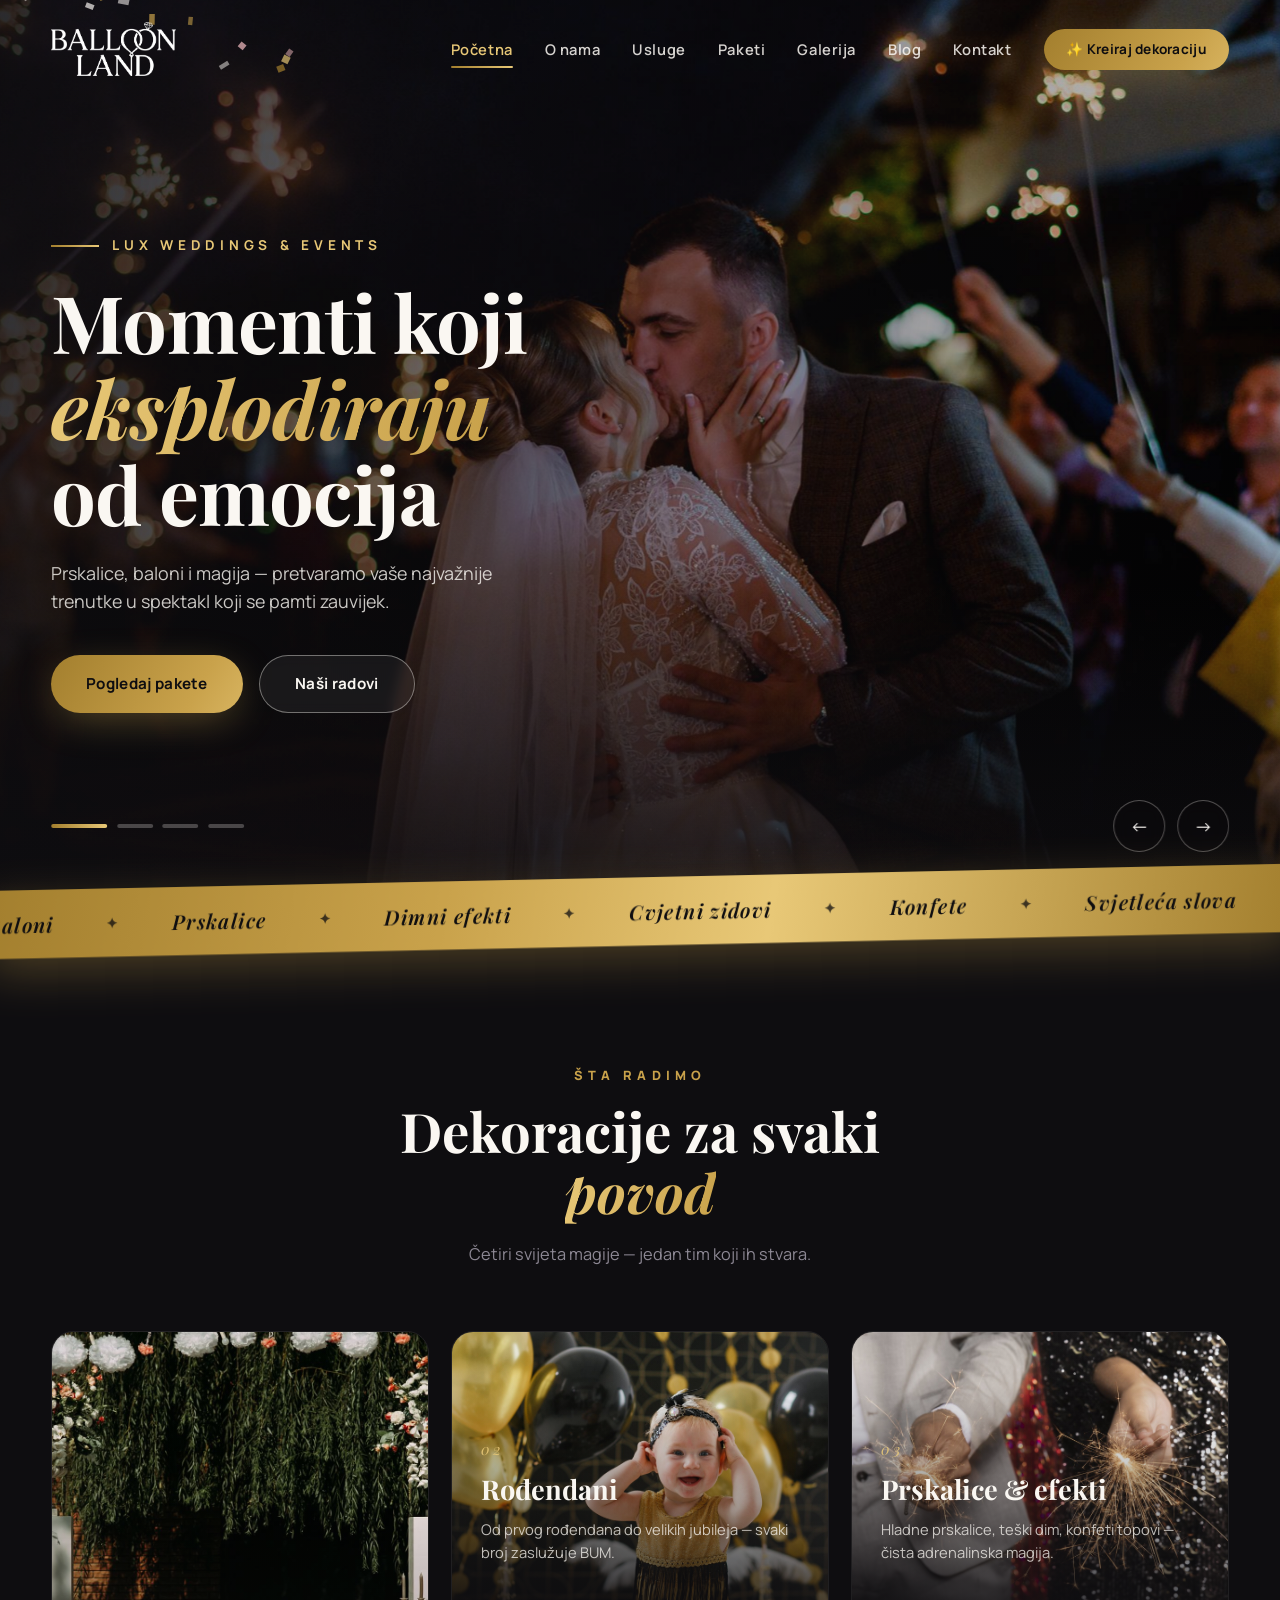
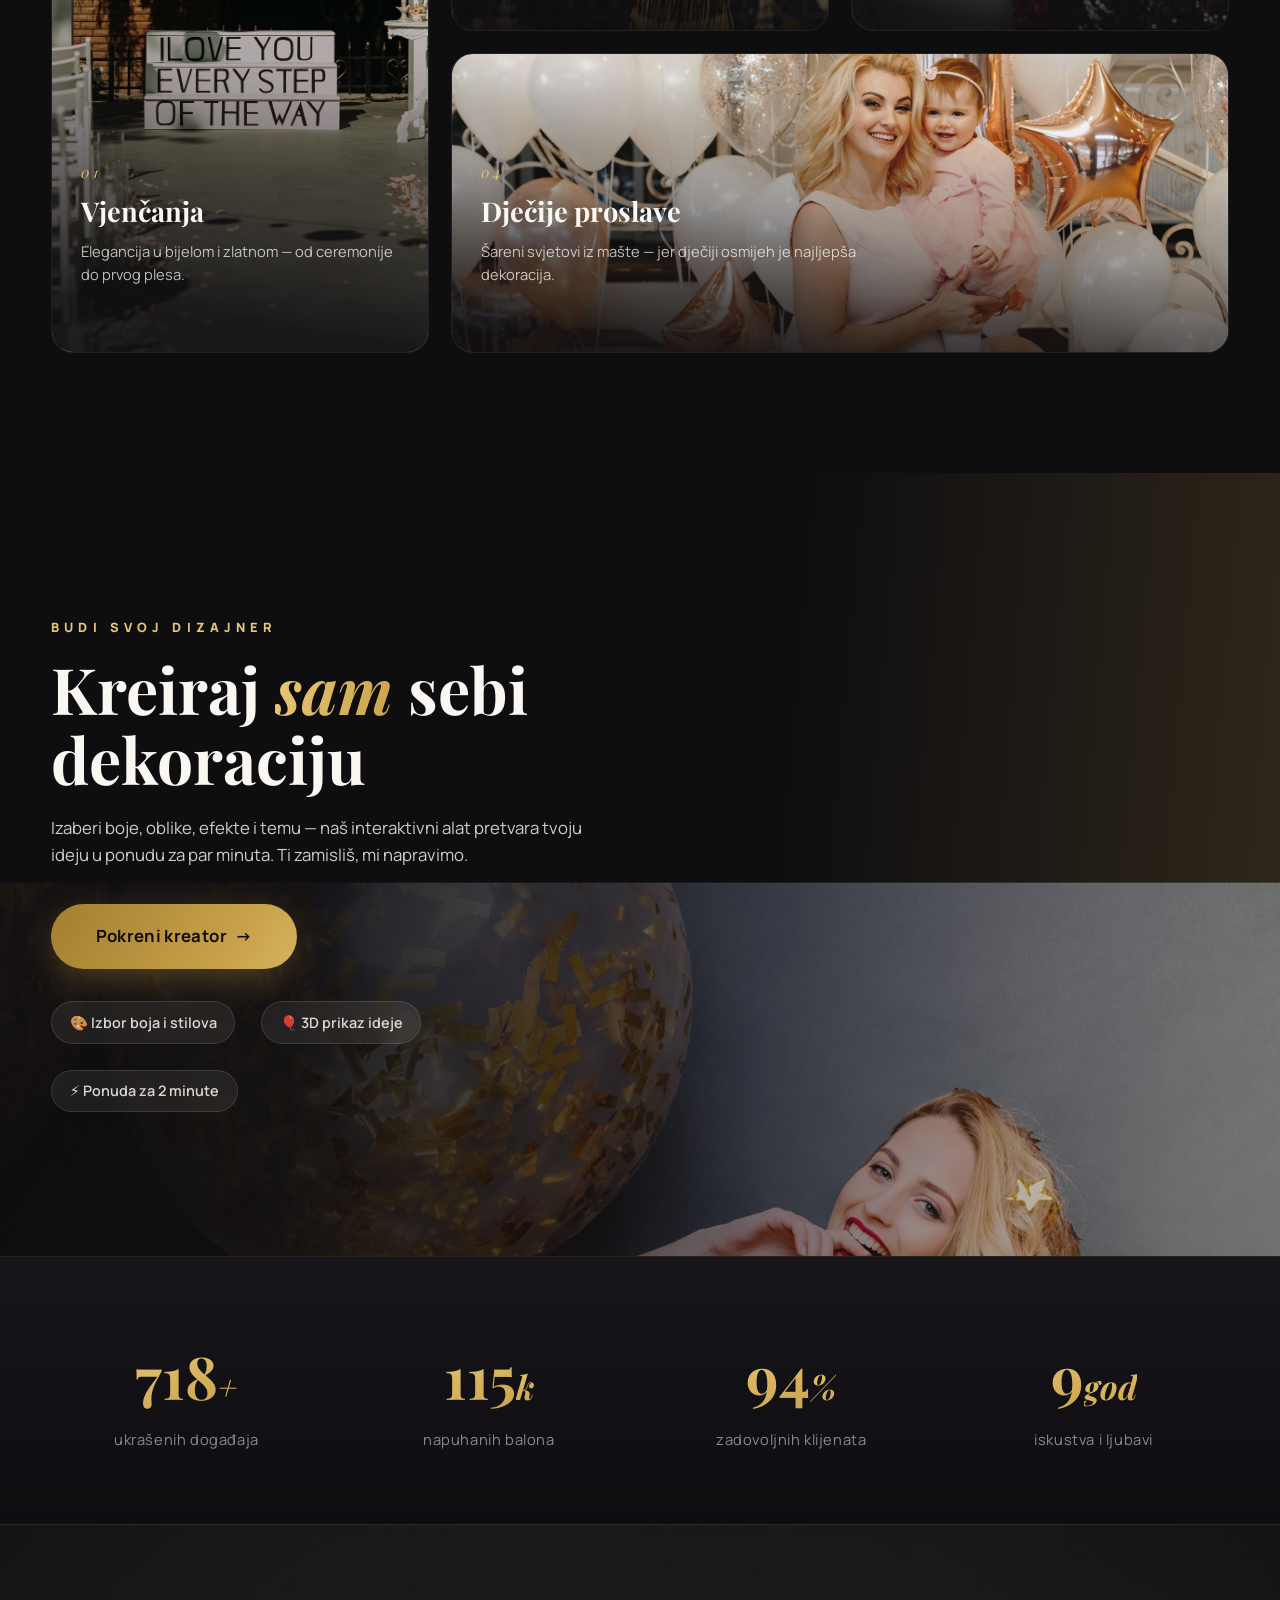
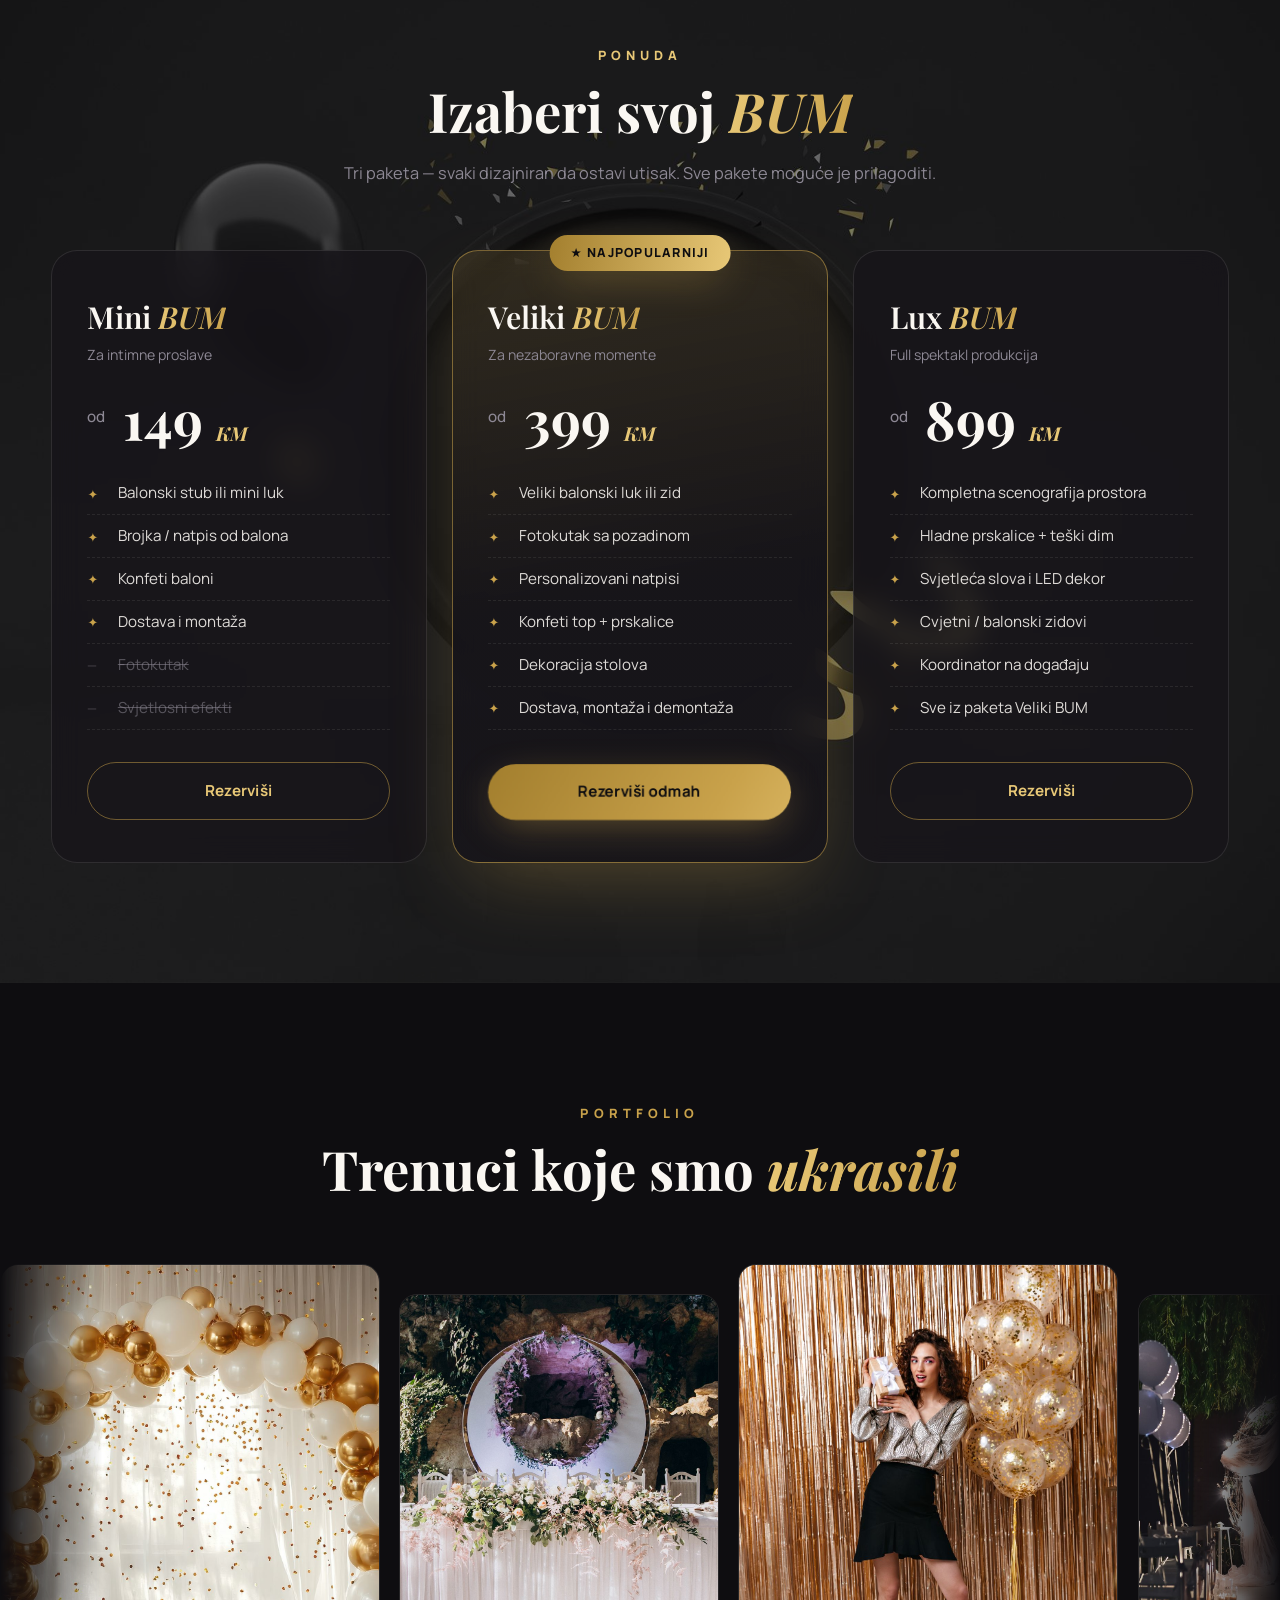
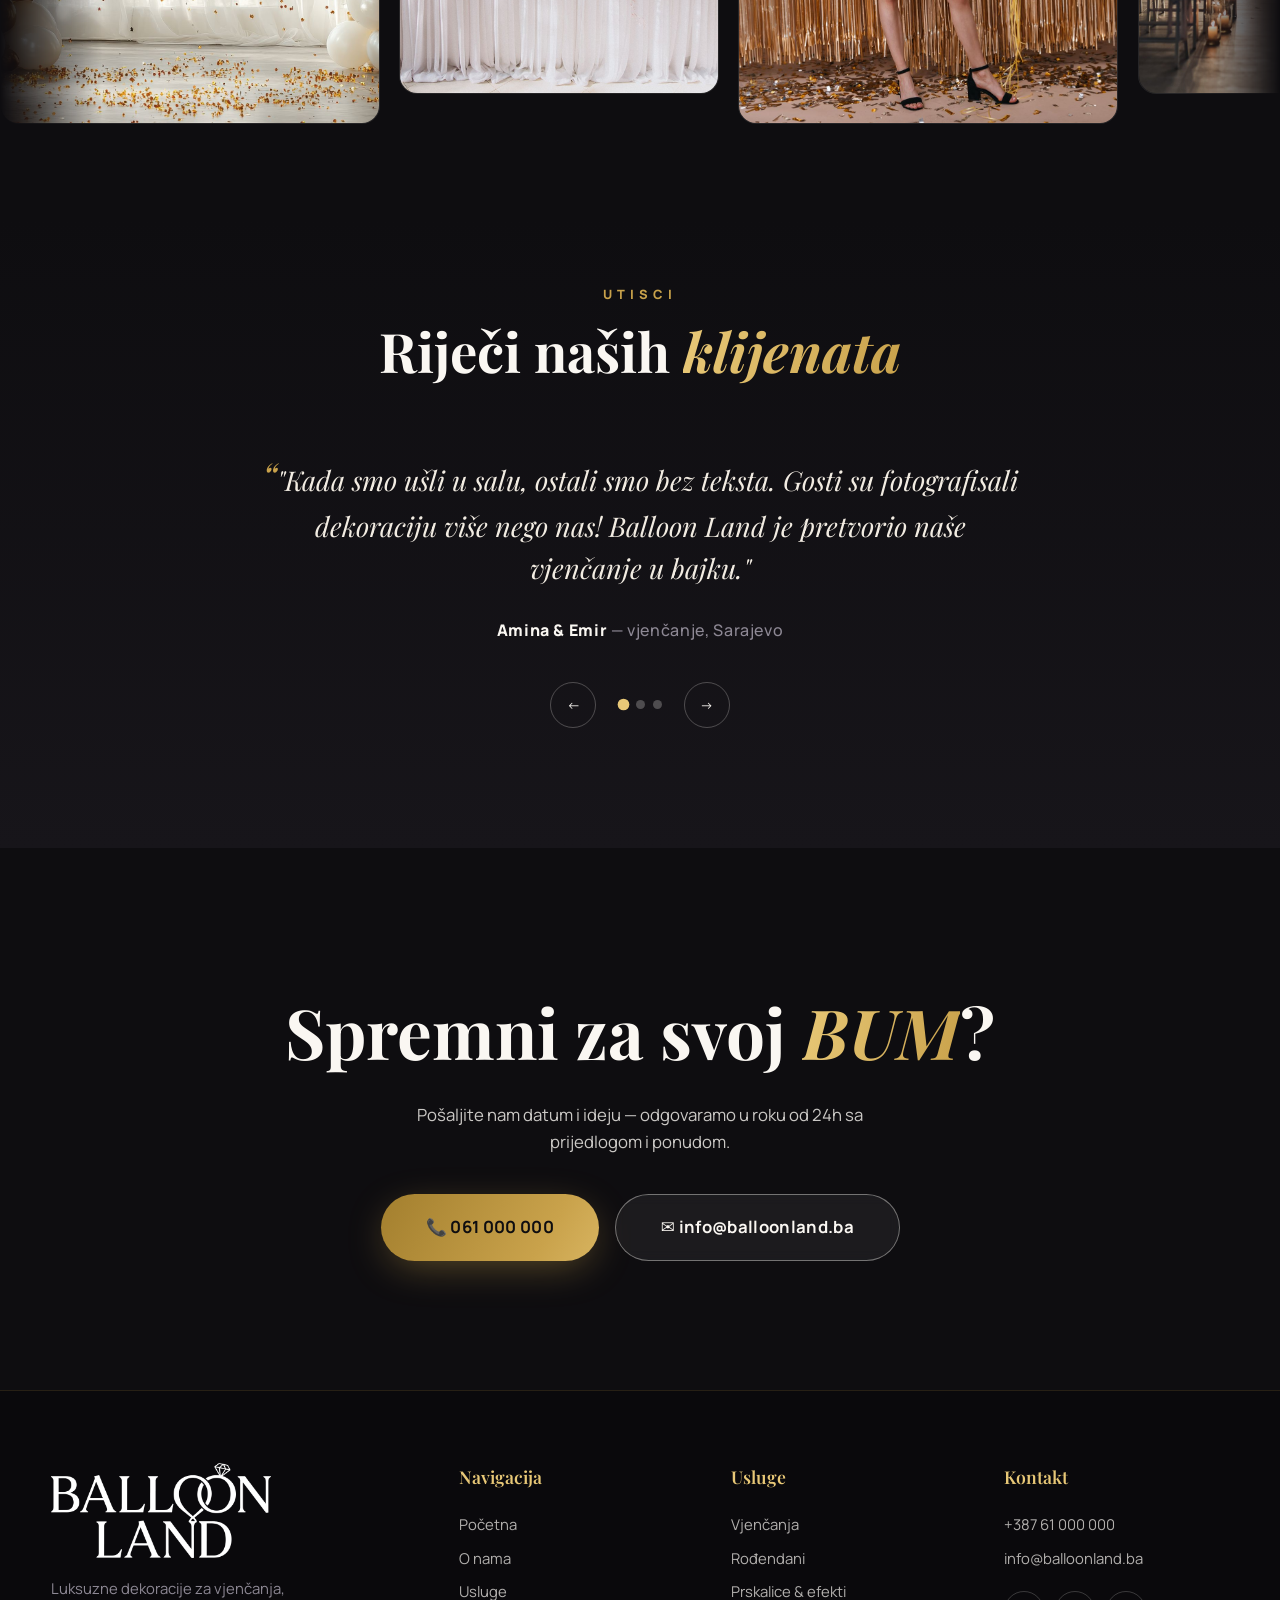
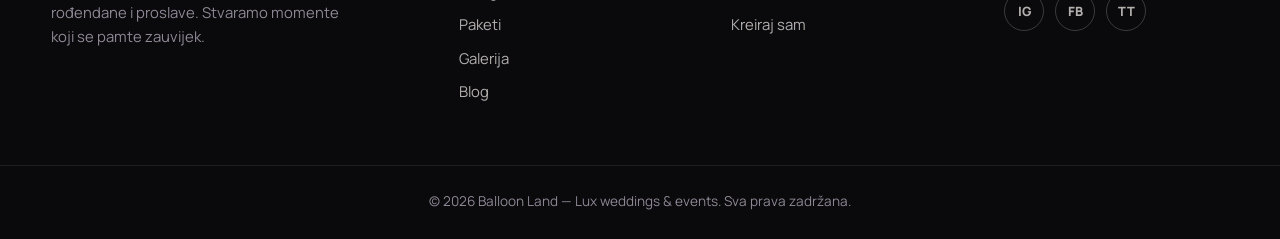
==== commit d4c987ae: "Blog sekcija — CMS-ready temelj - blog.html: lista objava (istaknuta prva + grid kartice) - objava.h" ====
--- a/index.html
+++ b/index.html
@@ -33,6 +33,7 @@
         <a href="usluge.html" class="nav__link">Usluge</a>
         <a href="paketi.html" class="nav__link">Paketi</a>
         <a href="galerija.html" class="nav__link">Galerija</a>
+        <a href="blog.html" class="nav__link">Blog</a>
         <a href="kontakt.html" class="nav__link">Kontakt</a>
         <a href="#kreiraj" class="btn btn--gold btn--sm nav__cta">✨ Kreiraj dekoraciju</a>
       </nav>
@@ -362,6 +363,7 @@
         <a href="usluge.html">Usluge</a>
         <a href="paketi.html">Paketi</a>
         <a href="galerija.html">Galerija</a>
+        <a href="blog.html">Blog</a>
       </div>
       <div class="footer__col">
         <h4>Usluge</h4>
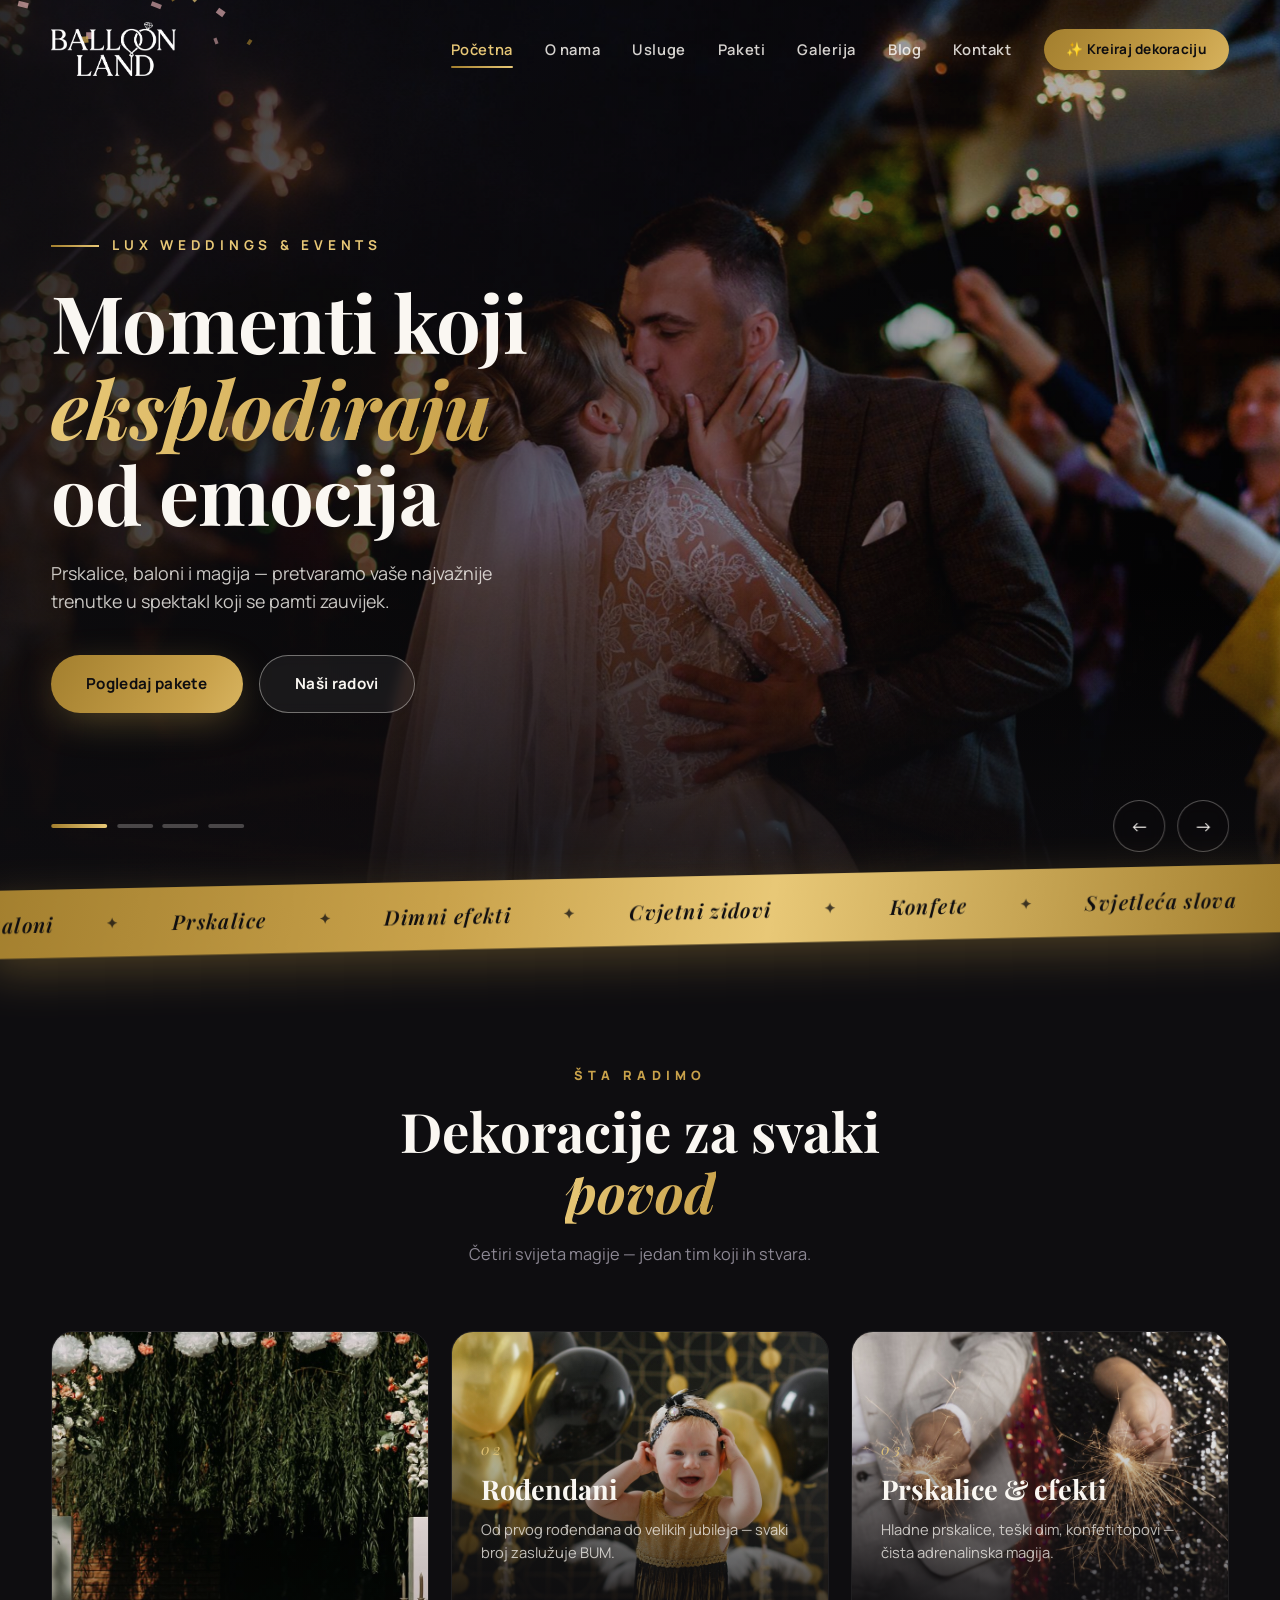
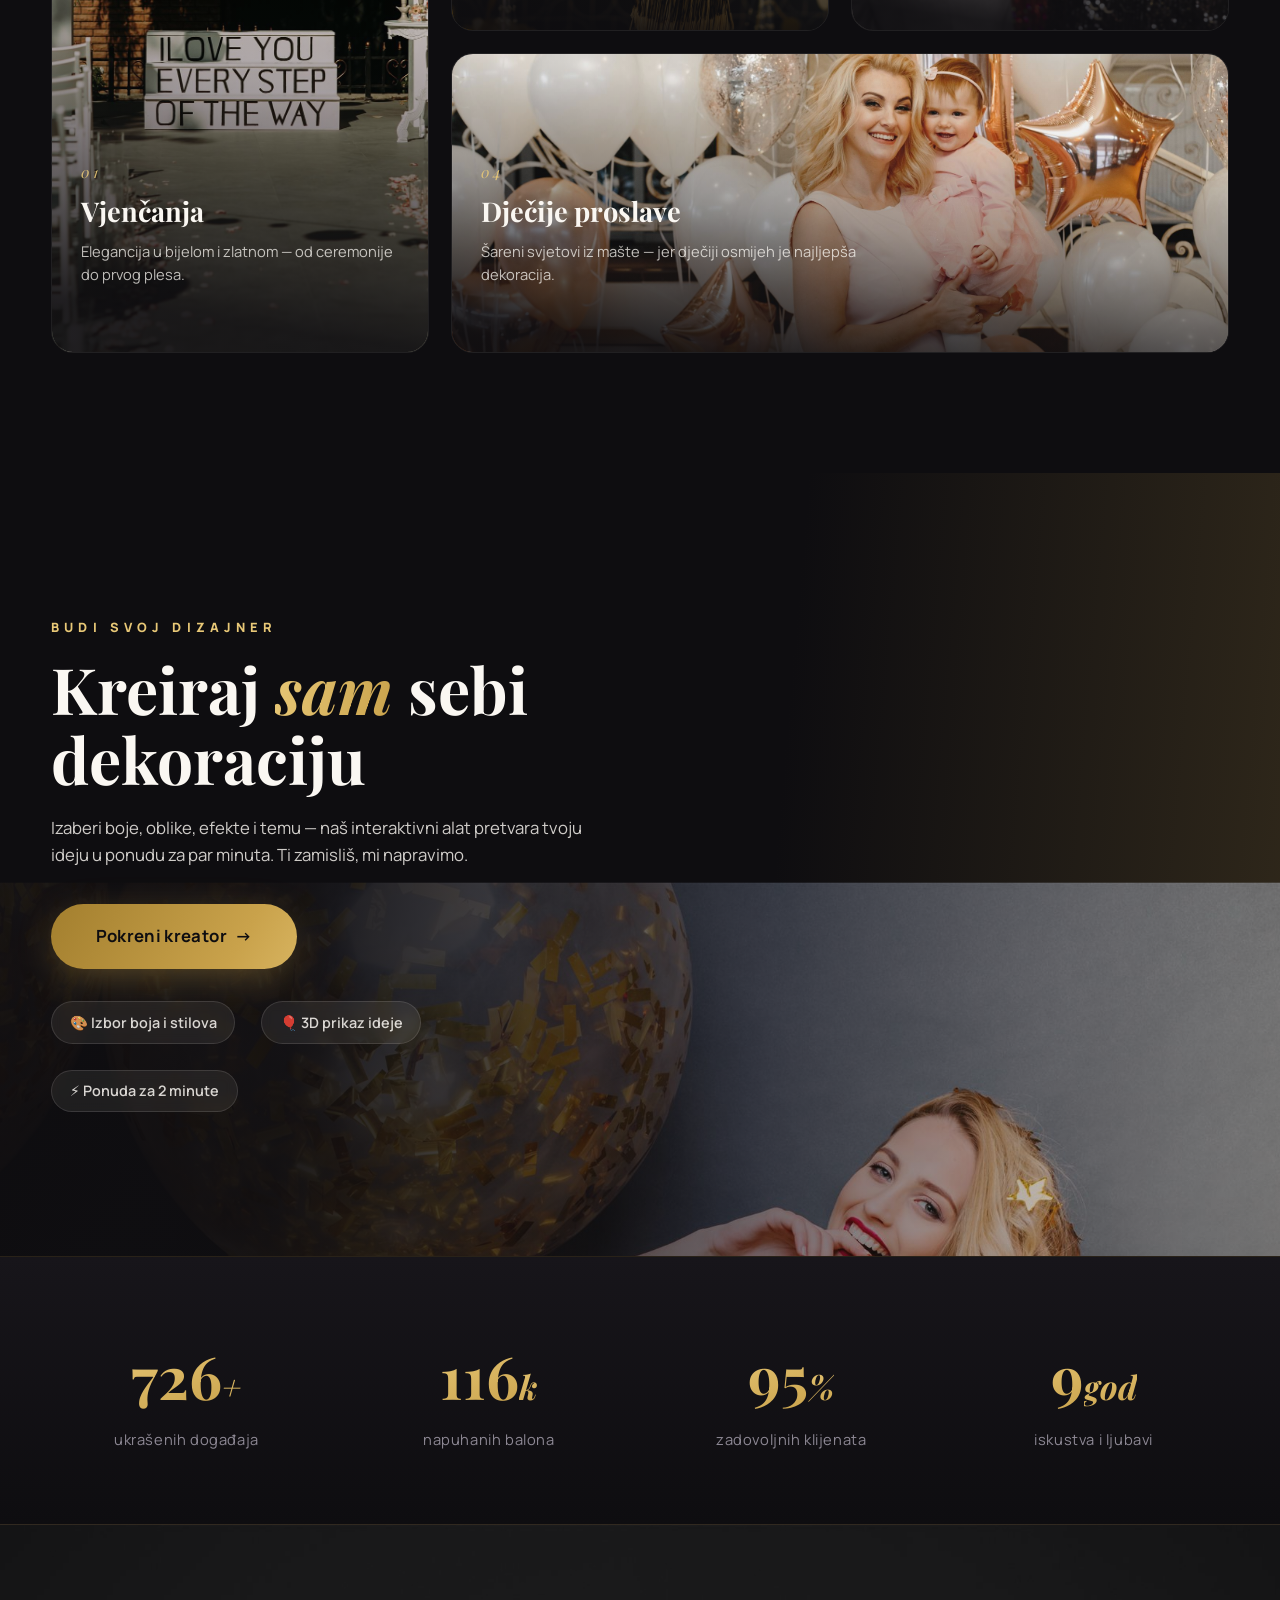
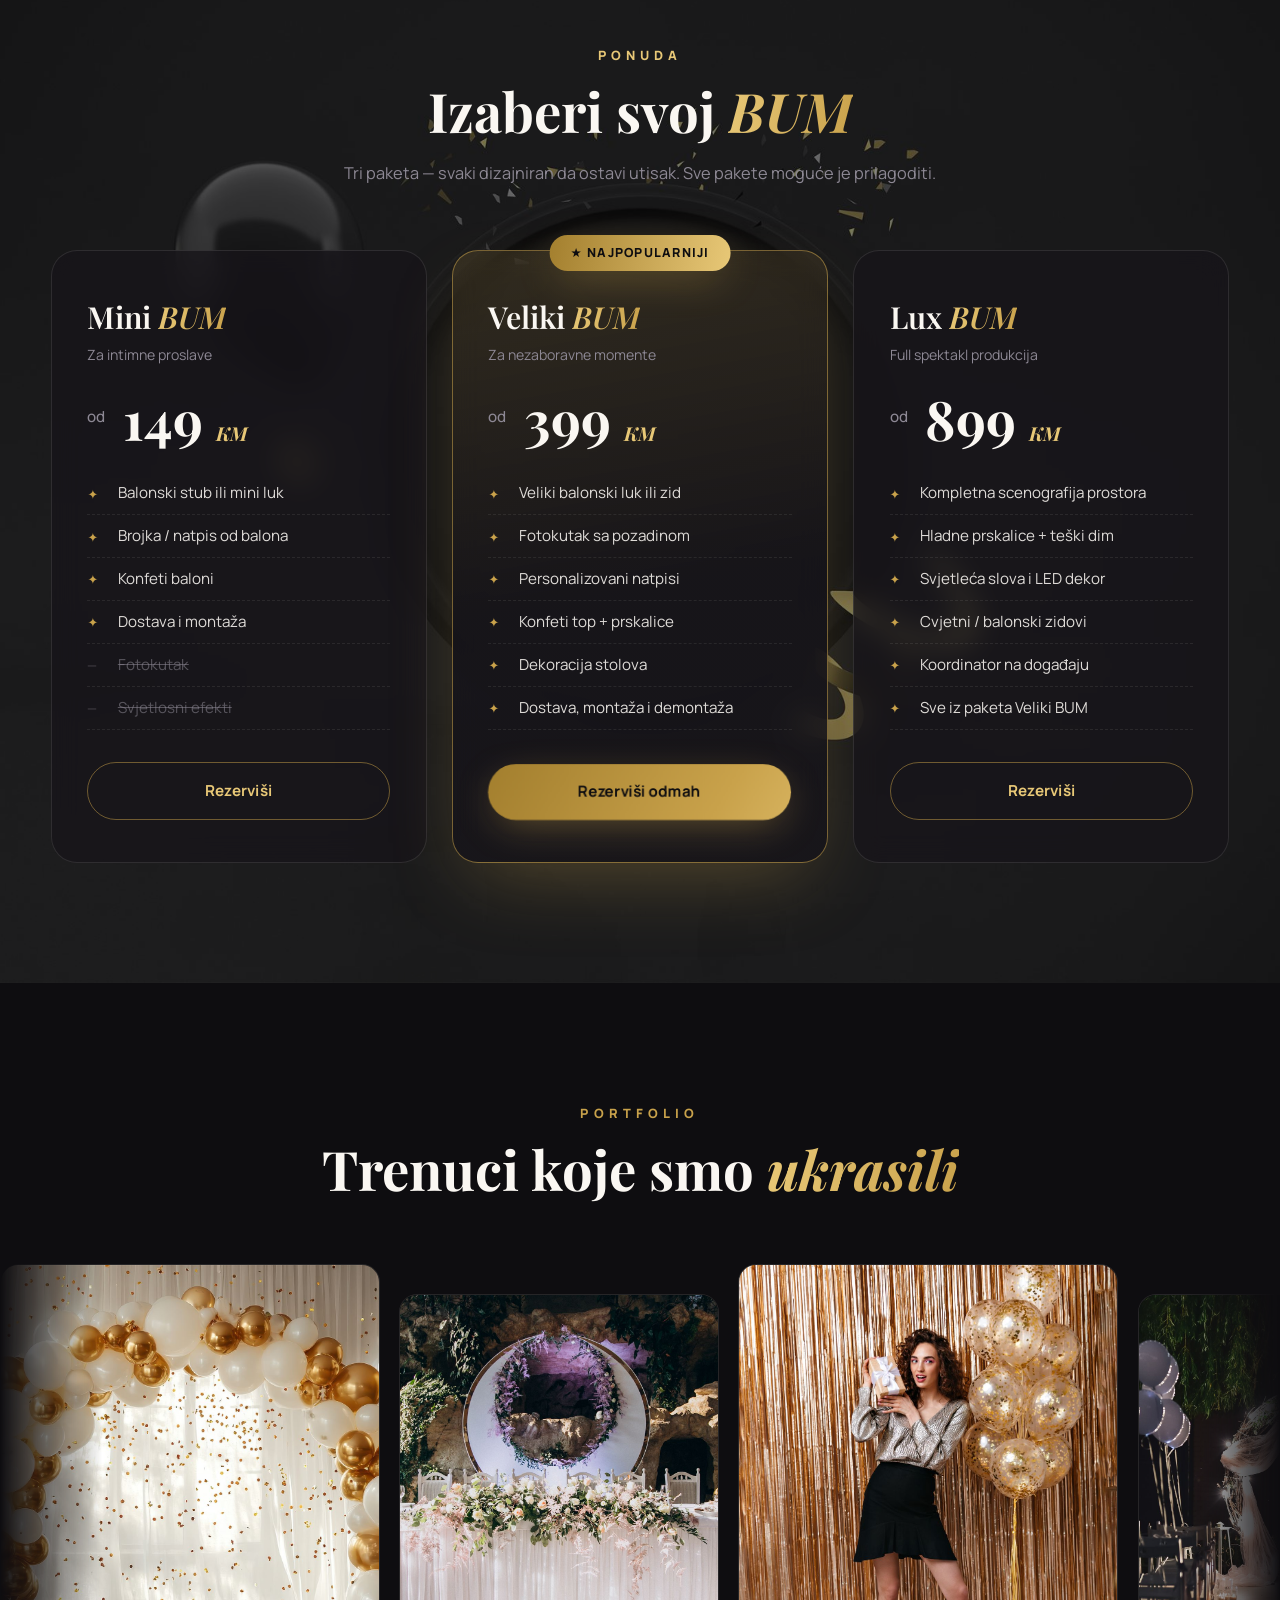
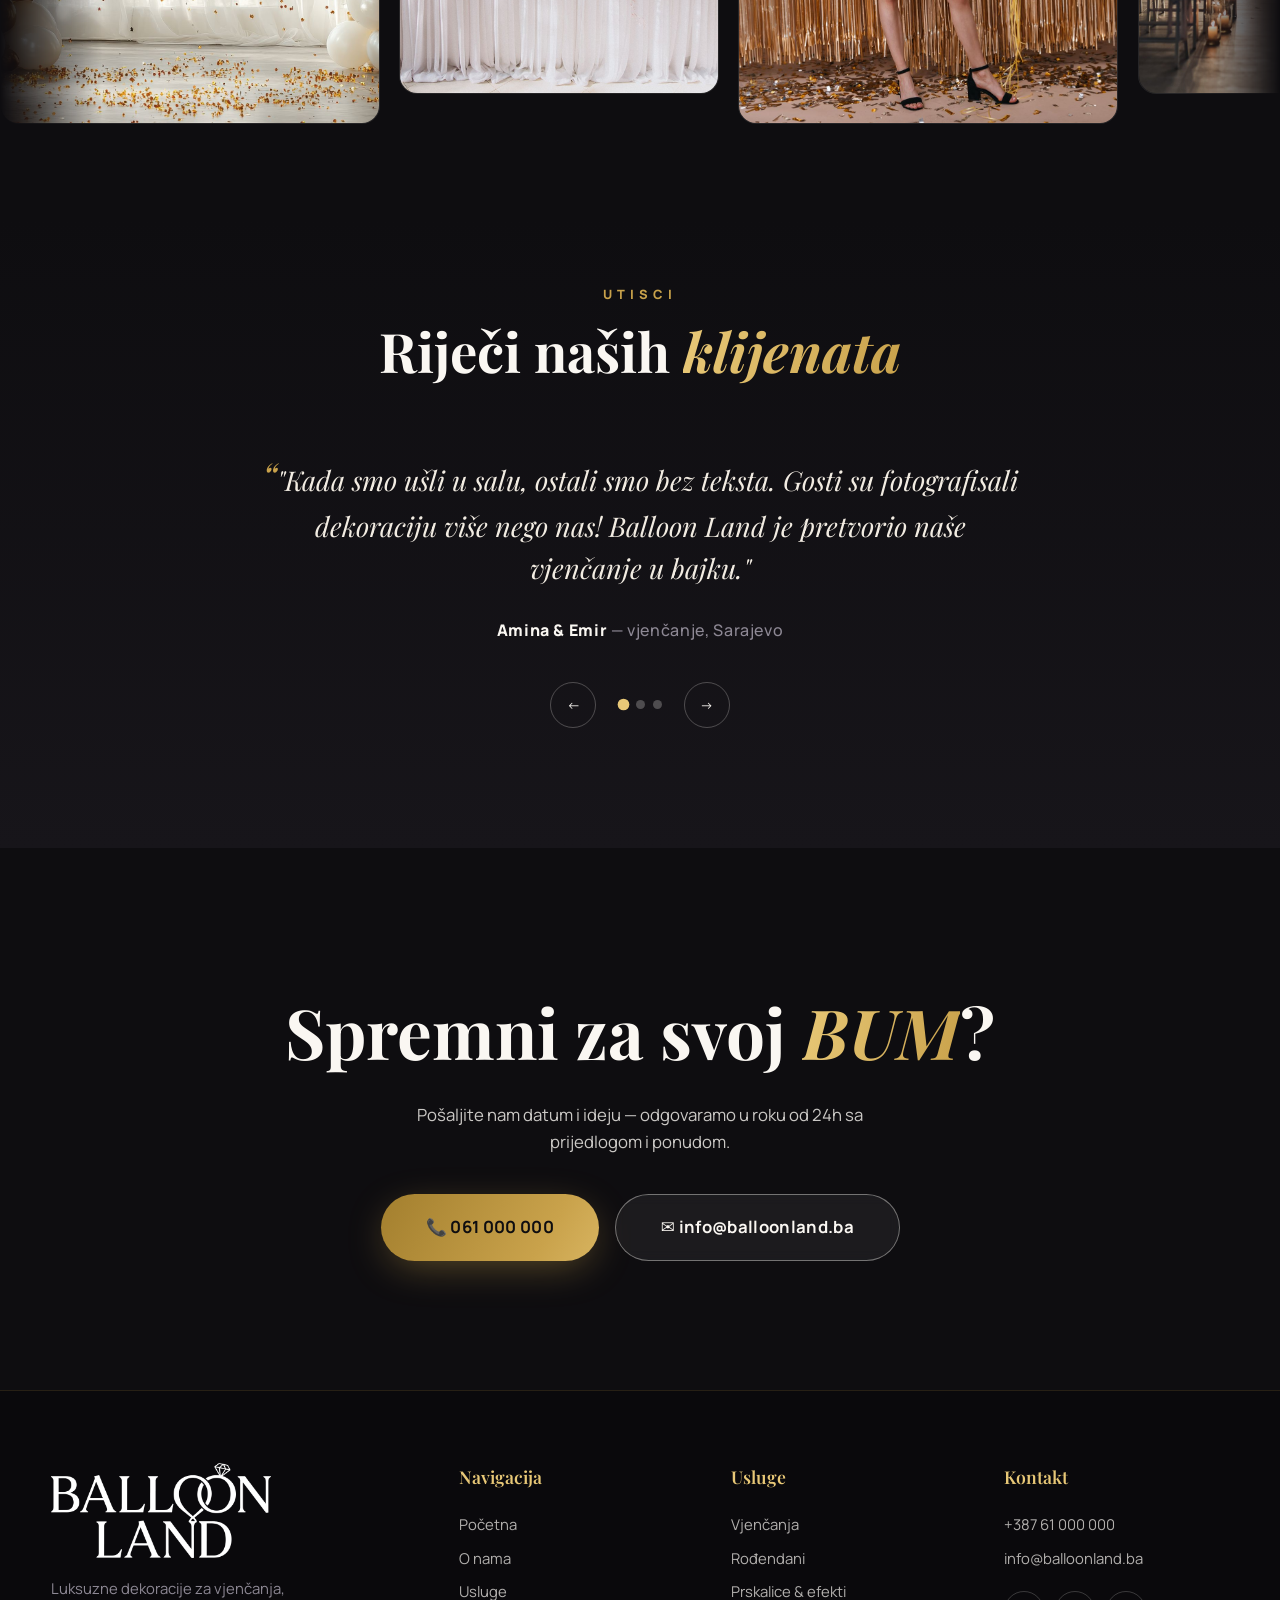
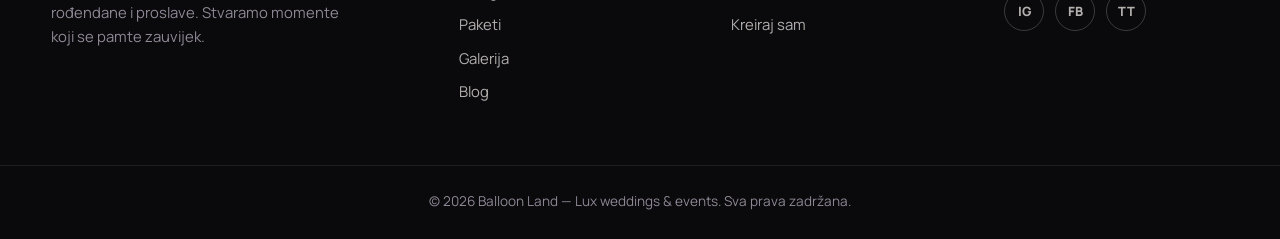
==== commit ebb3e314: "Galerija i Paketi prevezani na CMS-ready podatke - js/galerija-data.js + js/galerija.js: masonry se " ====
--- a/index.html
+++ b/index.html
@@ -226,59 +226,7 @@
         <p class="section__sub">Tri paketa — svaki dizajniran da ostavi utisak. Sve pakete moguće je prilagoditi.</p>
       </div>
 
-      <div class="packages__grid">
-        <article class="package reveal">
-          <div class="package__head">
-            <h3>Mini <span>BUM</span></h3>
-            <p class="package__tag">Za intimne proslave</p>
-          </div>
-          <div class="package__price"><sup>od</sup> 149 <span>KM</span></div>
-          <ul class="package__list">
-            <li>Balonski stub ili mini luk</li>
-            <li>Brojka / natpis od balona</li>
-            <li>Konfeti baloni</li>
-            <li>Dostava i montaža</li>
-            <li class="off">Fotokutak</li>
-            <li class="off">Svjetlosni efekti</li>
-          </ul>
-          <a href="kontakt.html" class="btn btn--outline package__btn">Rezerviši</a>
-        </article>
-
-        <article class="package package--featured reveal" style="--d:.12s">
-          <span class="package__badge">★ Najpopularniji</span>
-          <div class="package__head">
-            <h3>Veliki <span>BUM</span></h3>
-            <p class="package__tag">Za nezaboravne momente</p>
-          </div>
-          <div class="package__price"><sup>od</sup> 399 <span>KM</span></div>
-          <ul class="package__list">
-            <li>Veliki balonski luk ili zid</li>
-            <li>Fotokutak sa pozadinom</li>
-            <li>Personalizovani natpisi</li>
-            <li>Konfeti top + prskalice</li>
-            <li>Dekoracija stolova</li>
-            <li>Dostava, montaža i demontaža</li>
-          </ul>
-          <a href="kontakt.html" class="btn btn--gold package__btn">Rezerviši odmah</a>
-        </article>
-
-        <article class="package reveal" style="--d:.24s">
-          <div class="package__head">
-            <h3>Lux <span>BUM</span></h3>
-            <p class="package__tag">Full spektakl produkcija</p>
-          </div>
-          <div class="package__price"><sup>od</sup> 899 <span>KM</span></div>
-          <ul class="package__list">
-            <li>Kompletna scenografija prostora</li>
-            <li>Hladne prskalice + teški dim</li>
-            <li>Svjetleća slova i LED dekor</li>
-            <li>Cvjetni / balonski zidovi</li>
-            <li>Koordinator na događaju</li>
-            <li>Sve iz paketa Veliki BUM</li>
-          </ul>
-          <a href="kontakt.html" class="btn btn--outline package__btn">Rezerviši</a>
-        </article>
-      </div>
+      <div class="packages__grid" id="paketiGrid"></div>
     </div>
   </section>
 
@@ -388,6 +336,8 @@
     </div>
   </footer>
 
+  <script src="js/paketi-data.js?v=1"></script>
+  <script src="js/paketi.js?v=1"></script>
   <script src="js/main.js?v=2"></script>
 </body>
 </html>
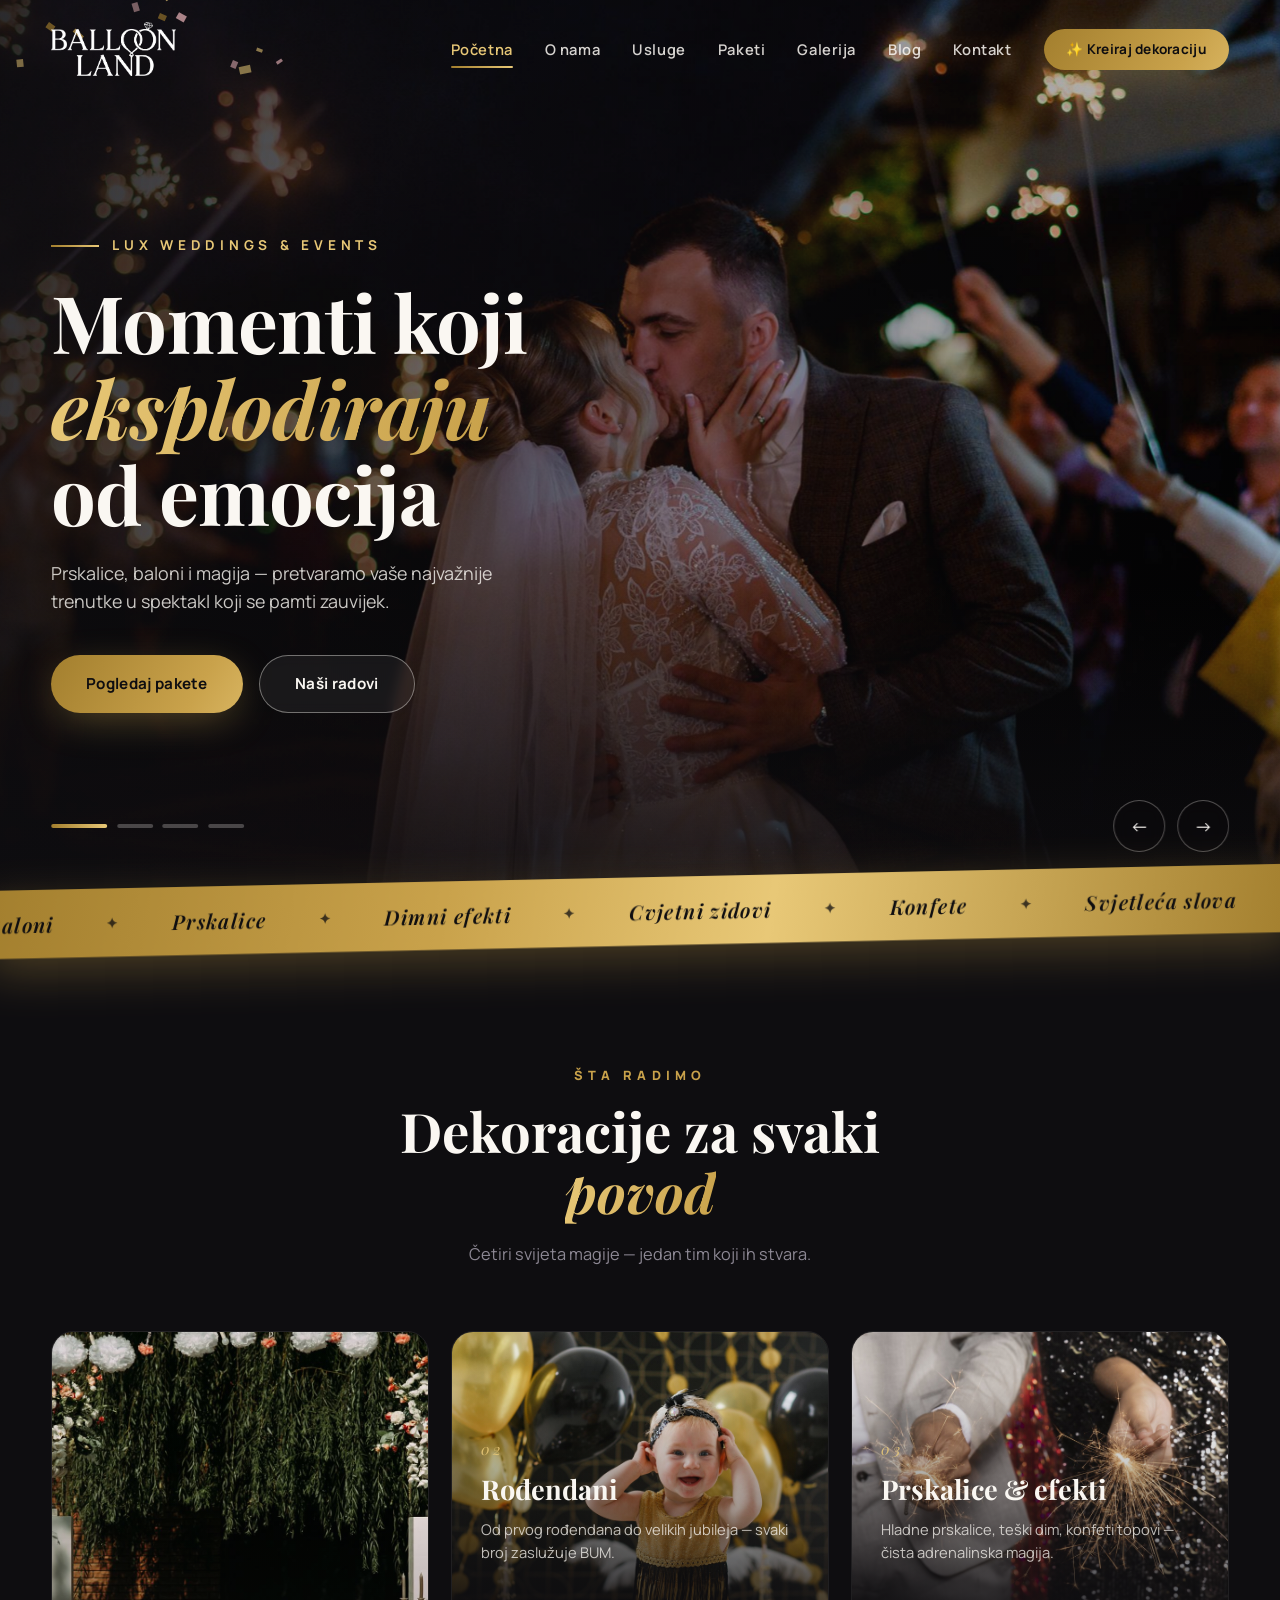
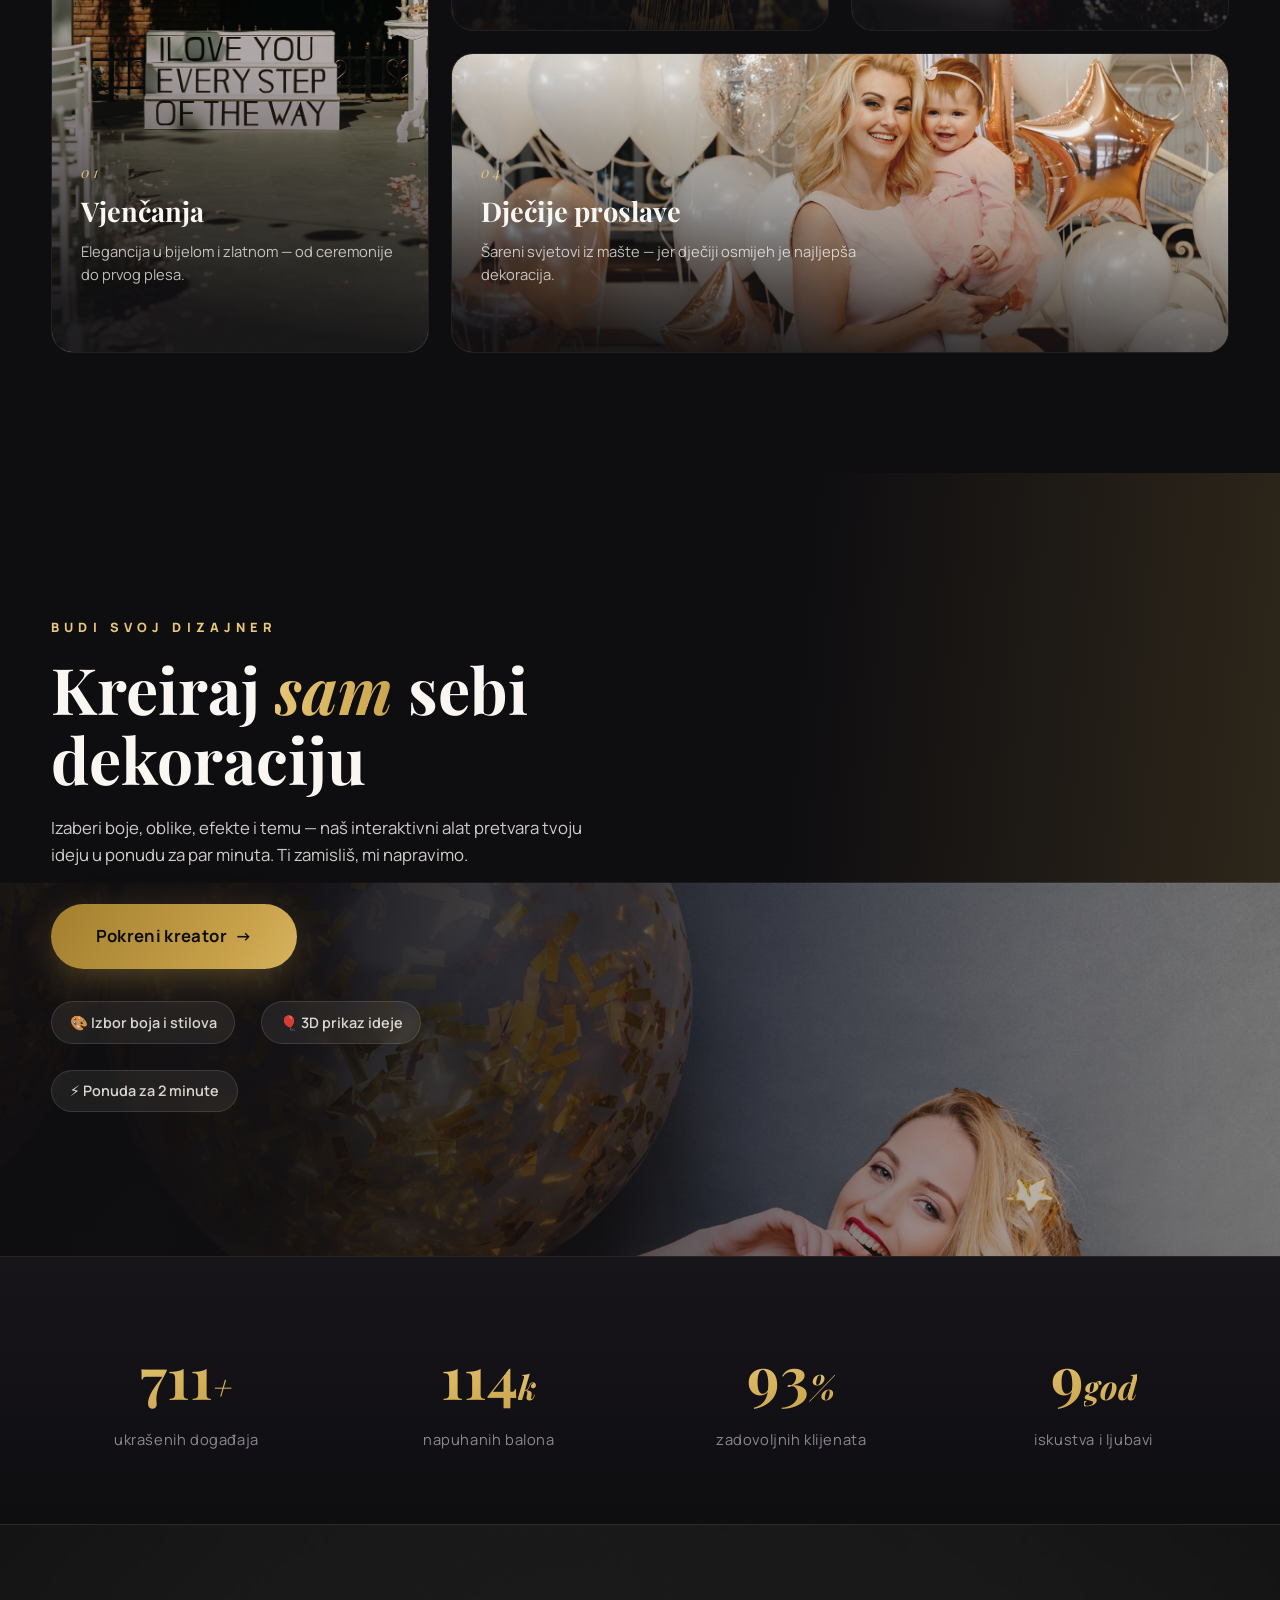
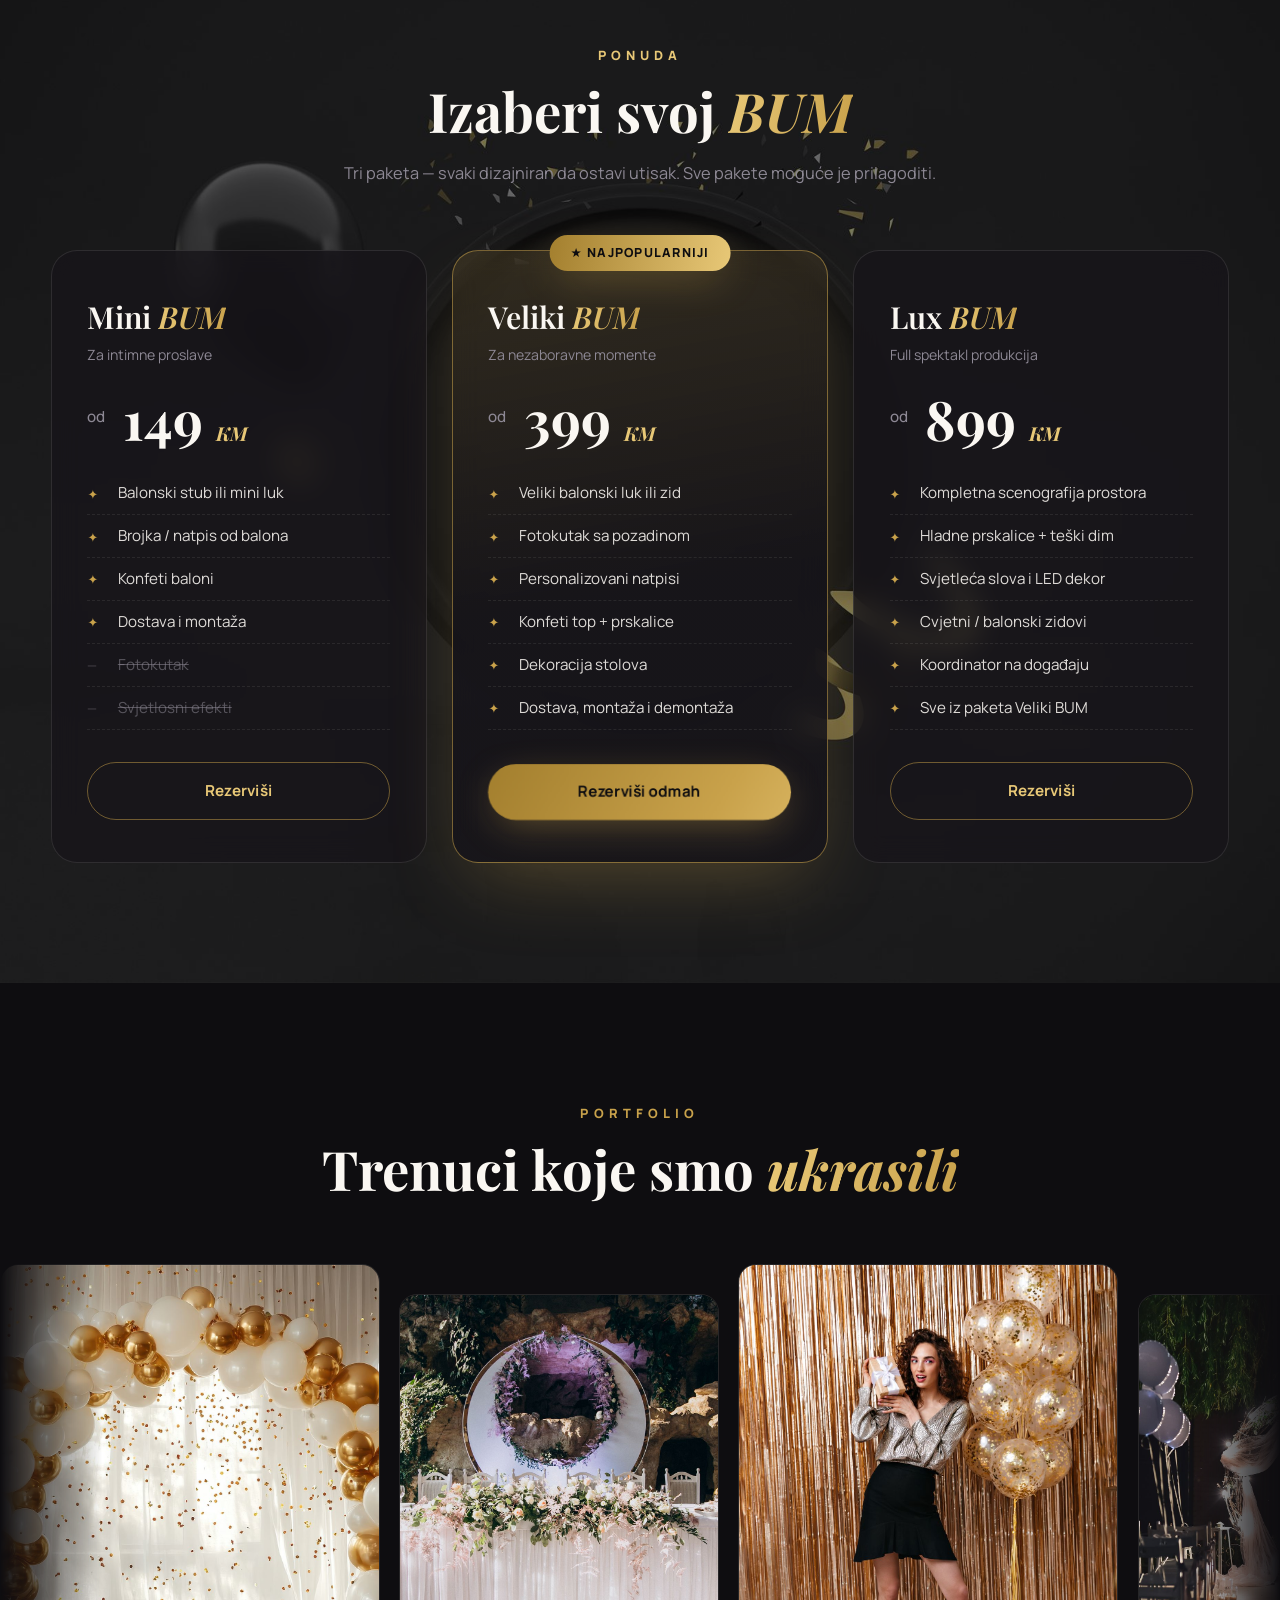
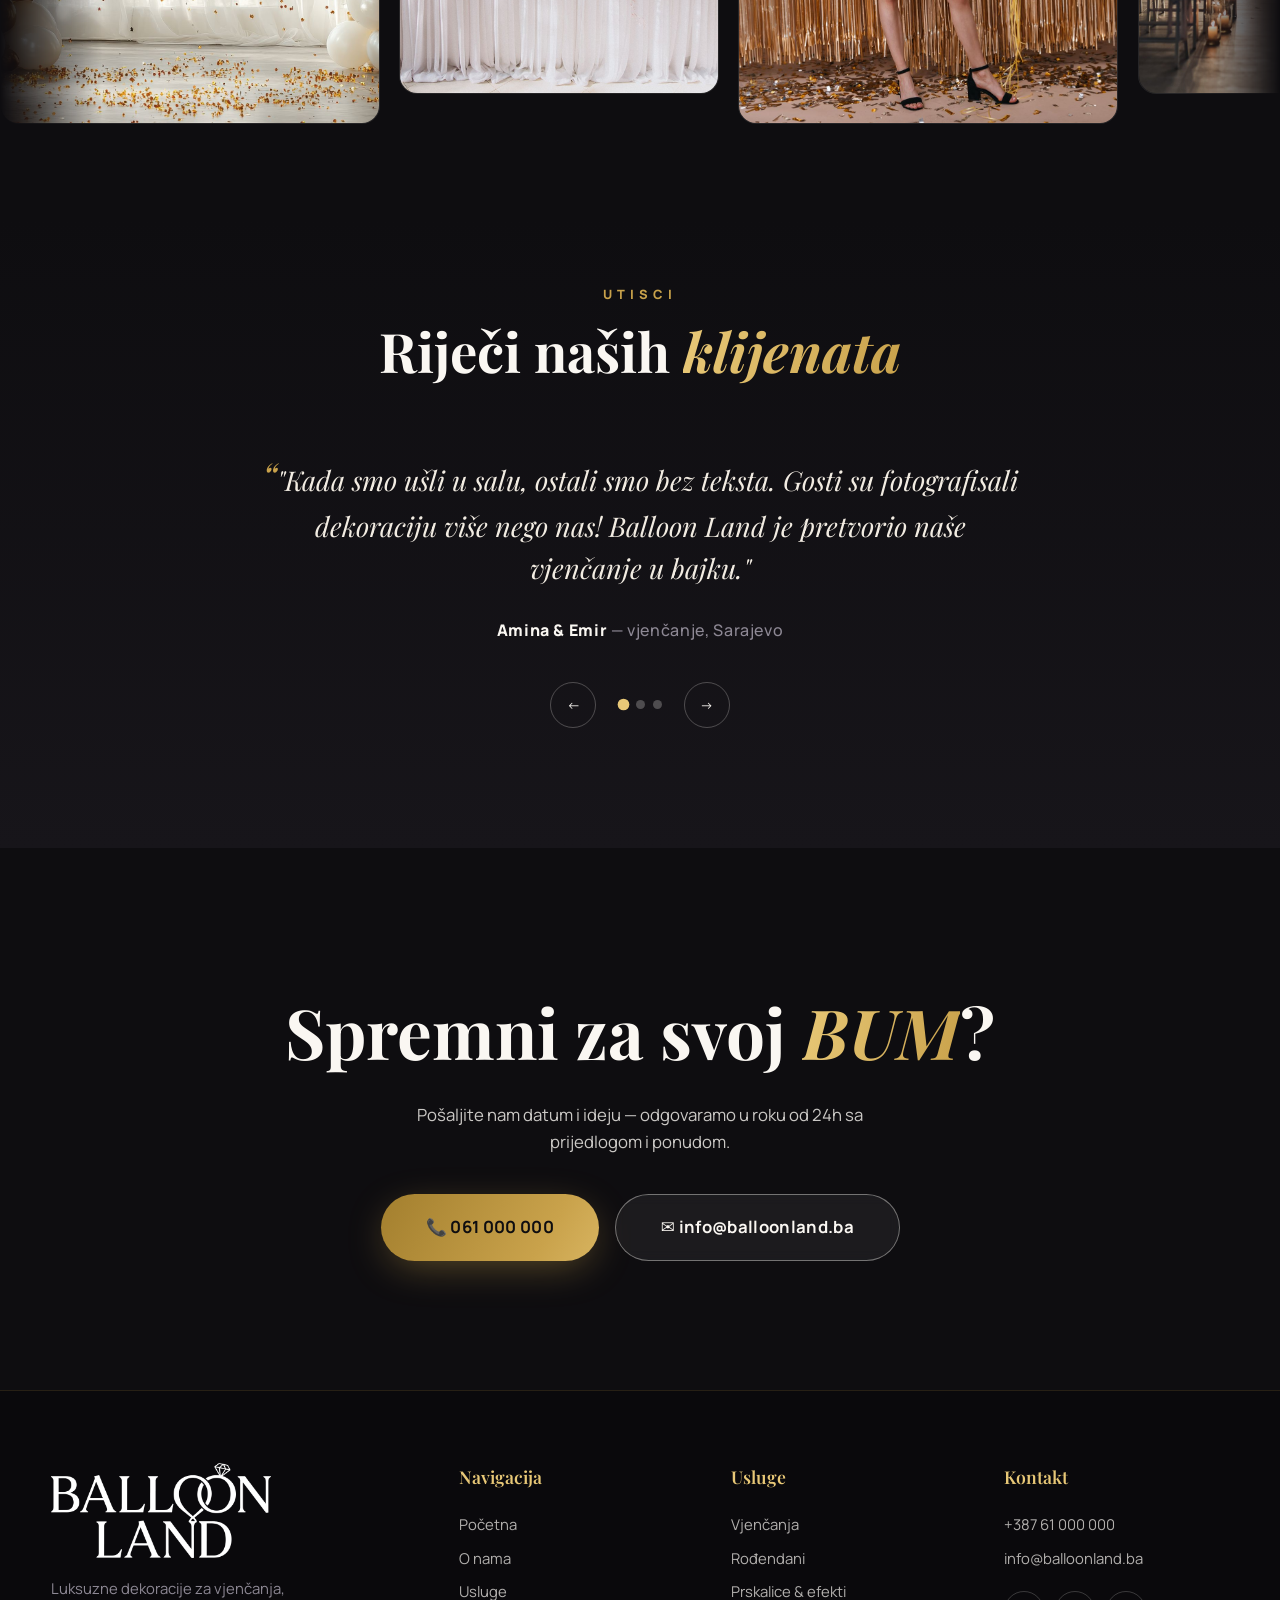
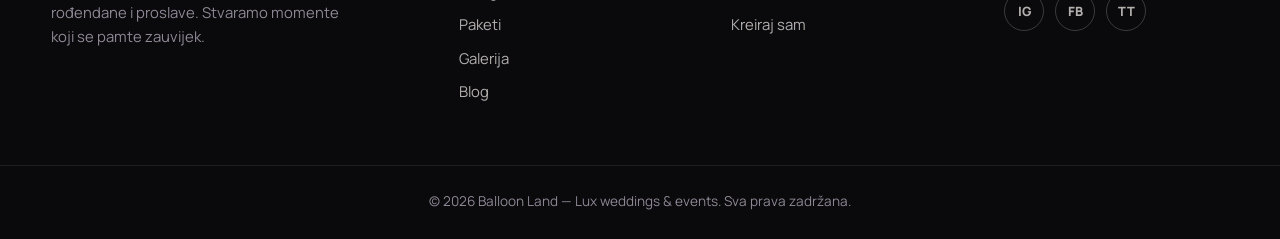
==== commit 9d7f7407: "Globalne postavke sajta (CMS core) — telefon, email, adresa, mreze, mapa - js/postavke-data.js: kont" ====
--- a/index.html
+++ b/index.html
@@ -338,6 +338,8 @@
 
   <script src="js/paketi-data.js?v=1"></script>
   <script src="js/paketi.js?v=1"></script>
+  <script src="js/postavke-data.js?v=1"></script>
+  <script src="js/postavke.js?v=1"></script>
   <script src="js/main.js?v=2"></script>
 </body>
 </html>
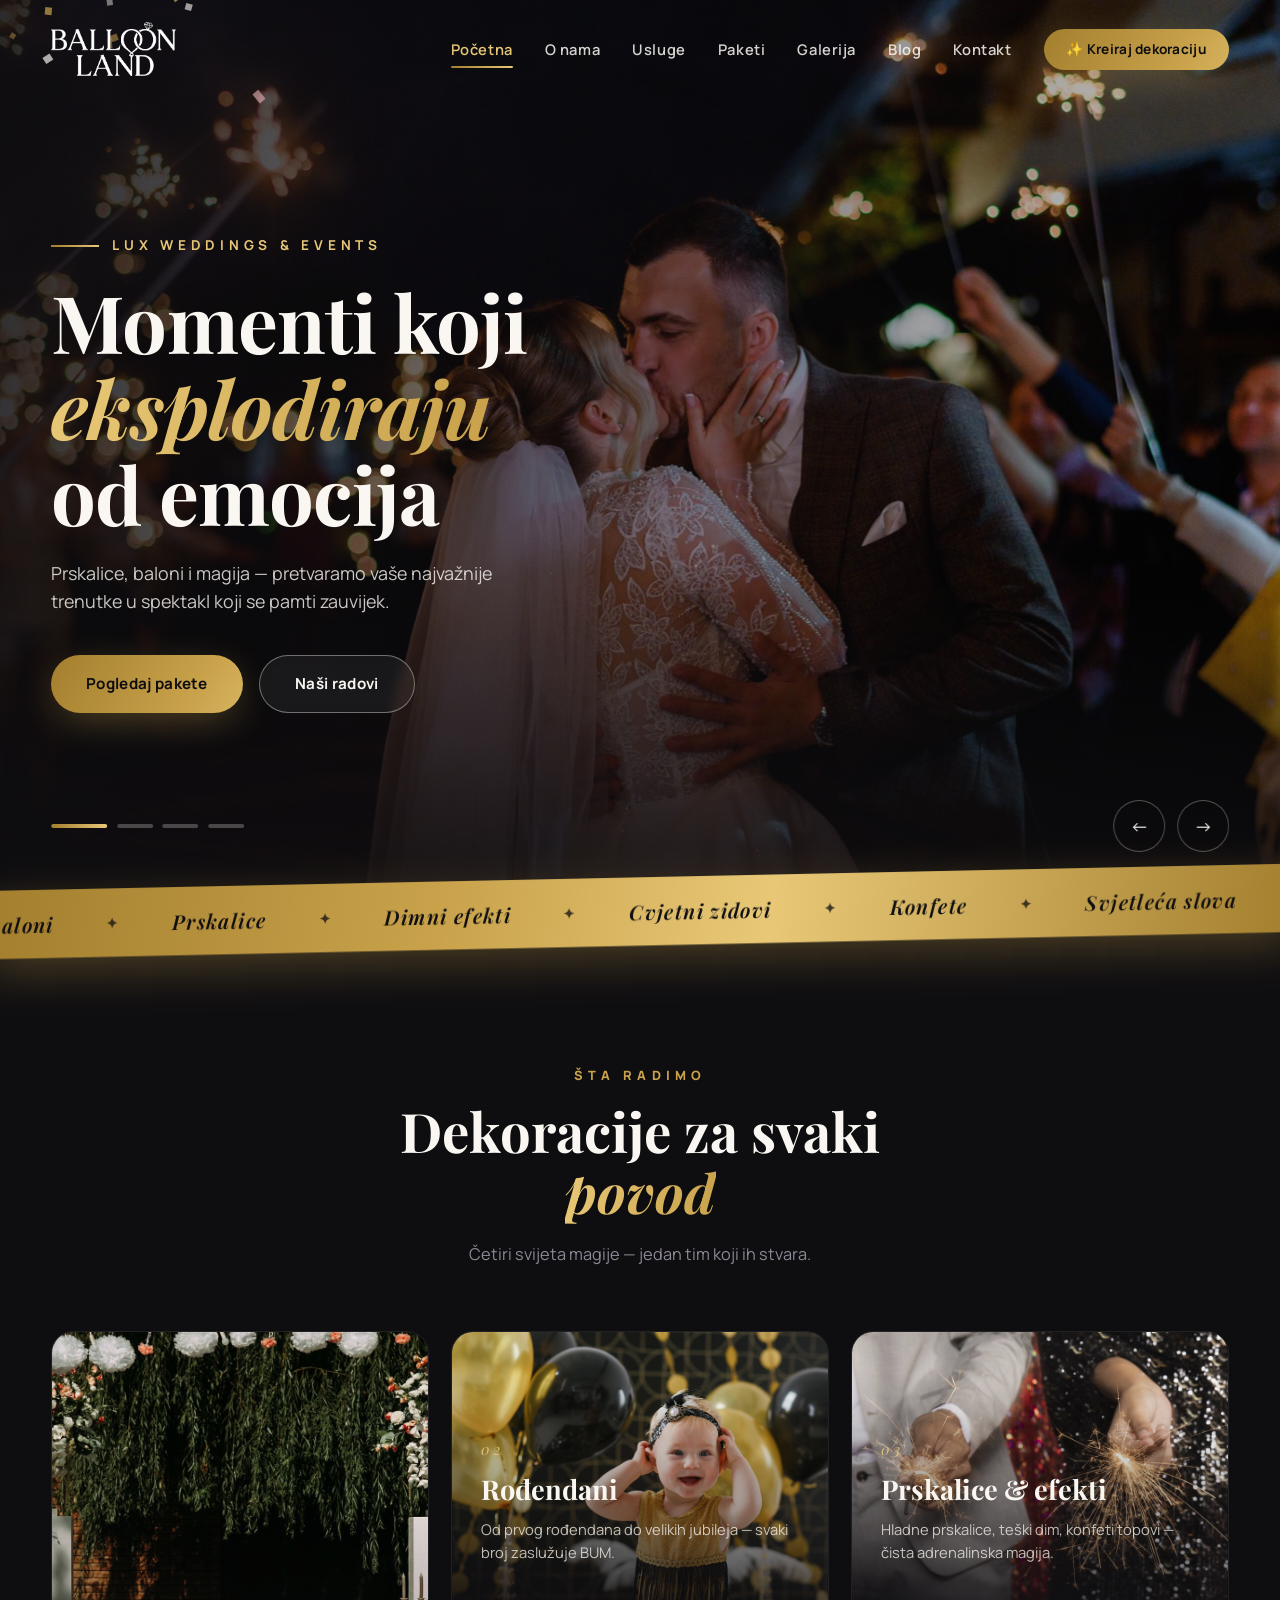
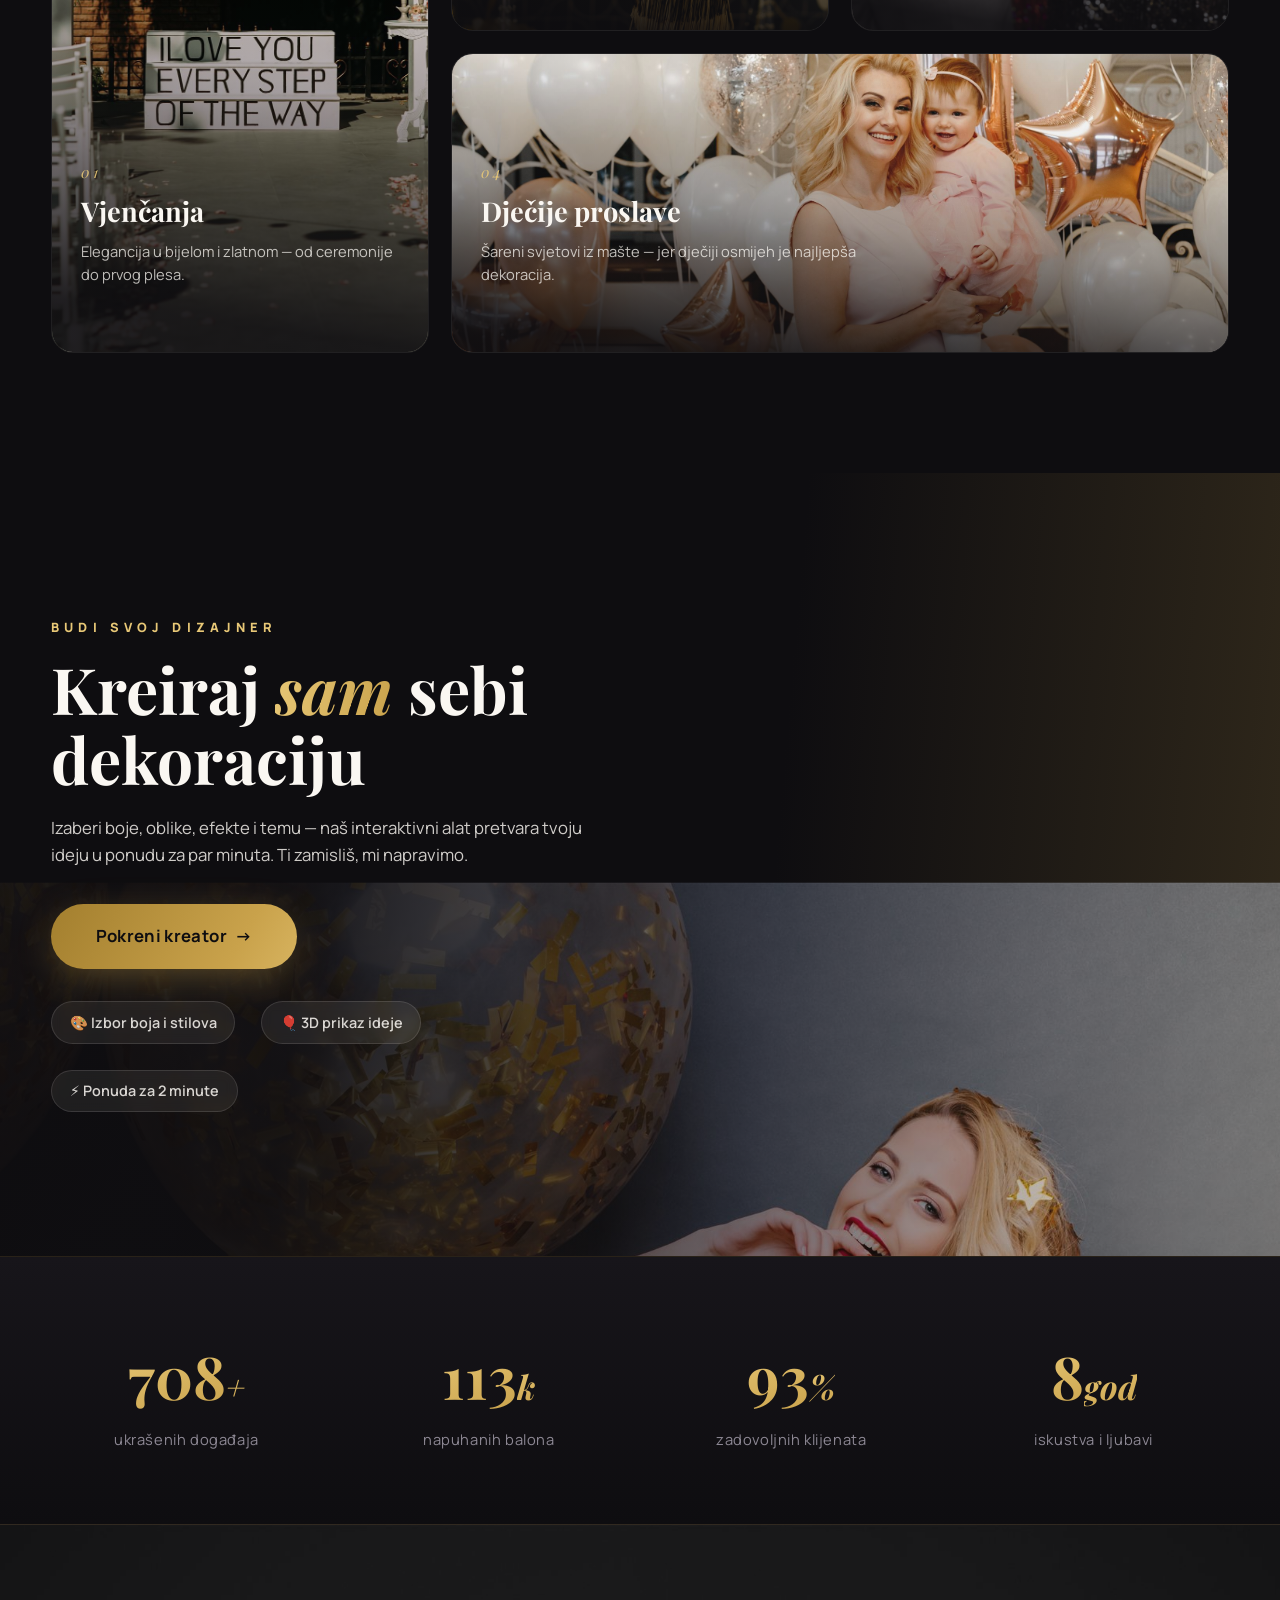
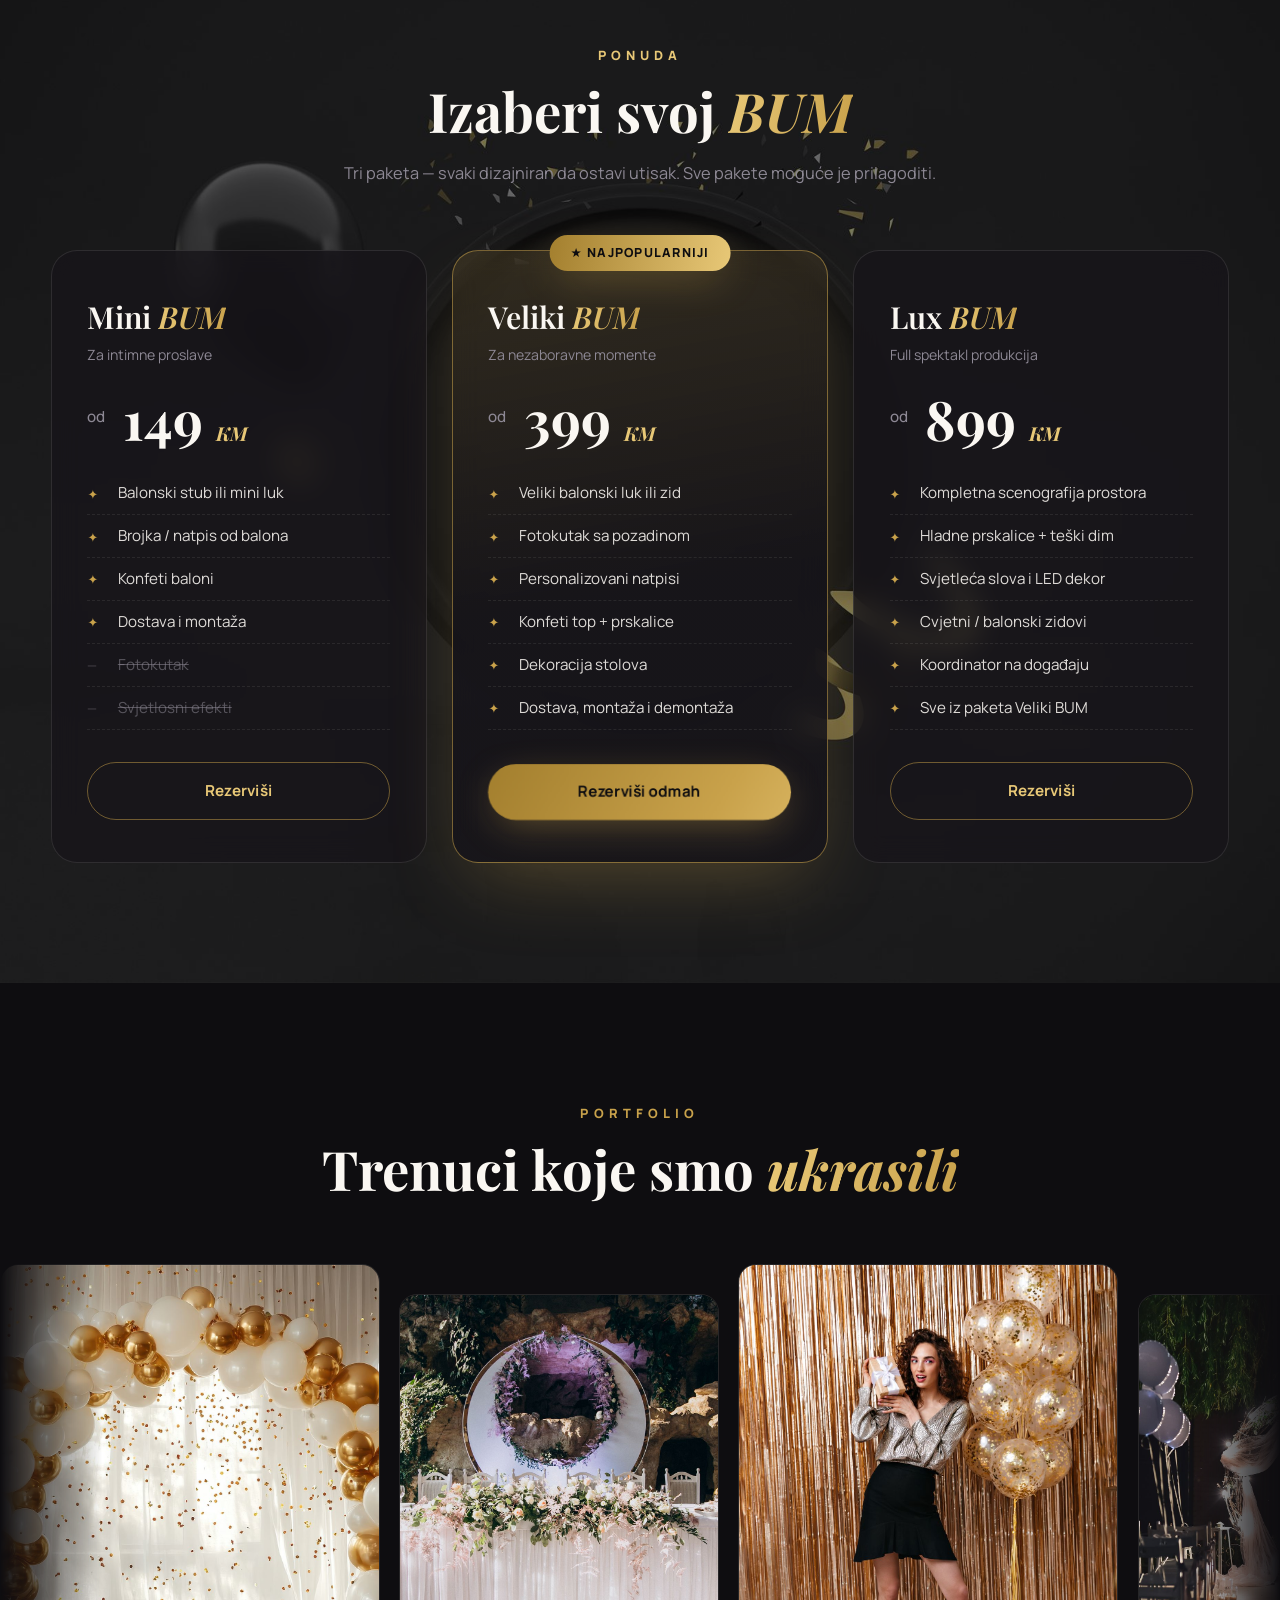
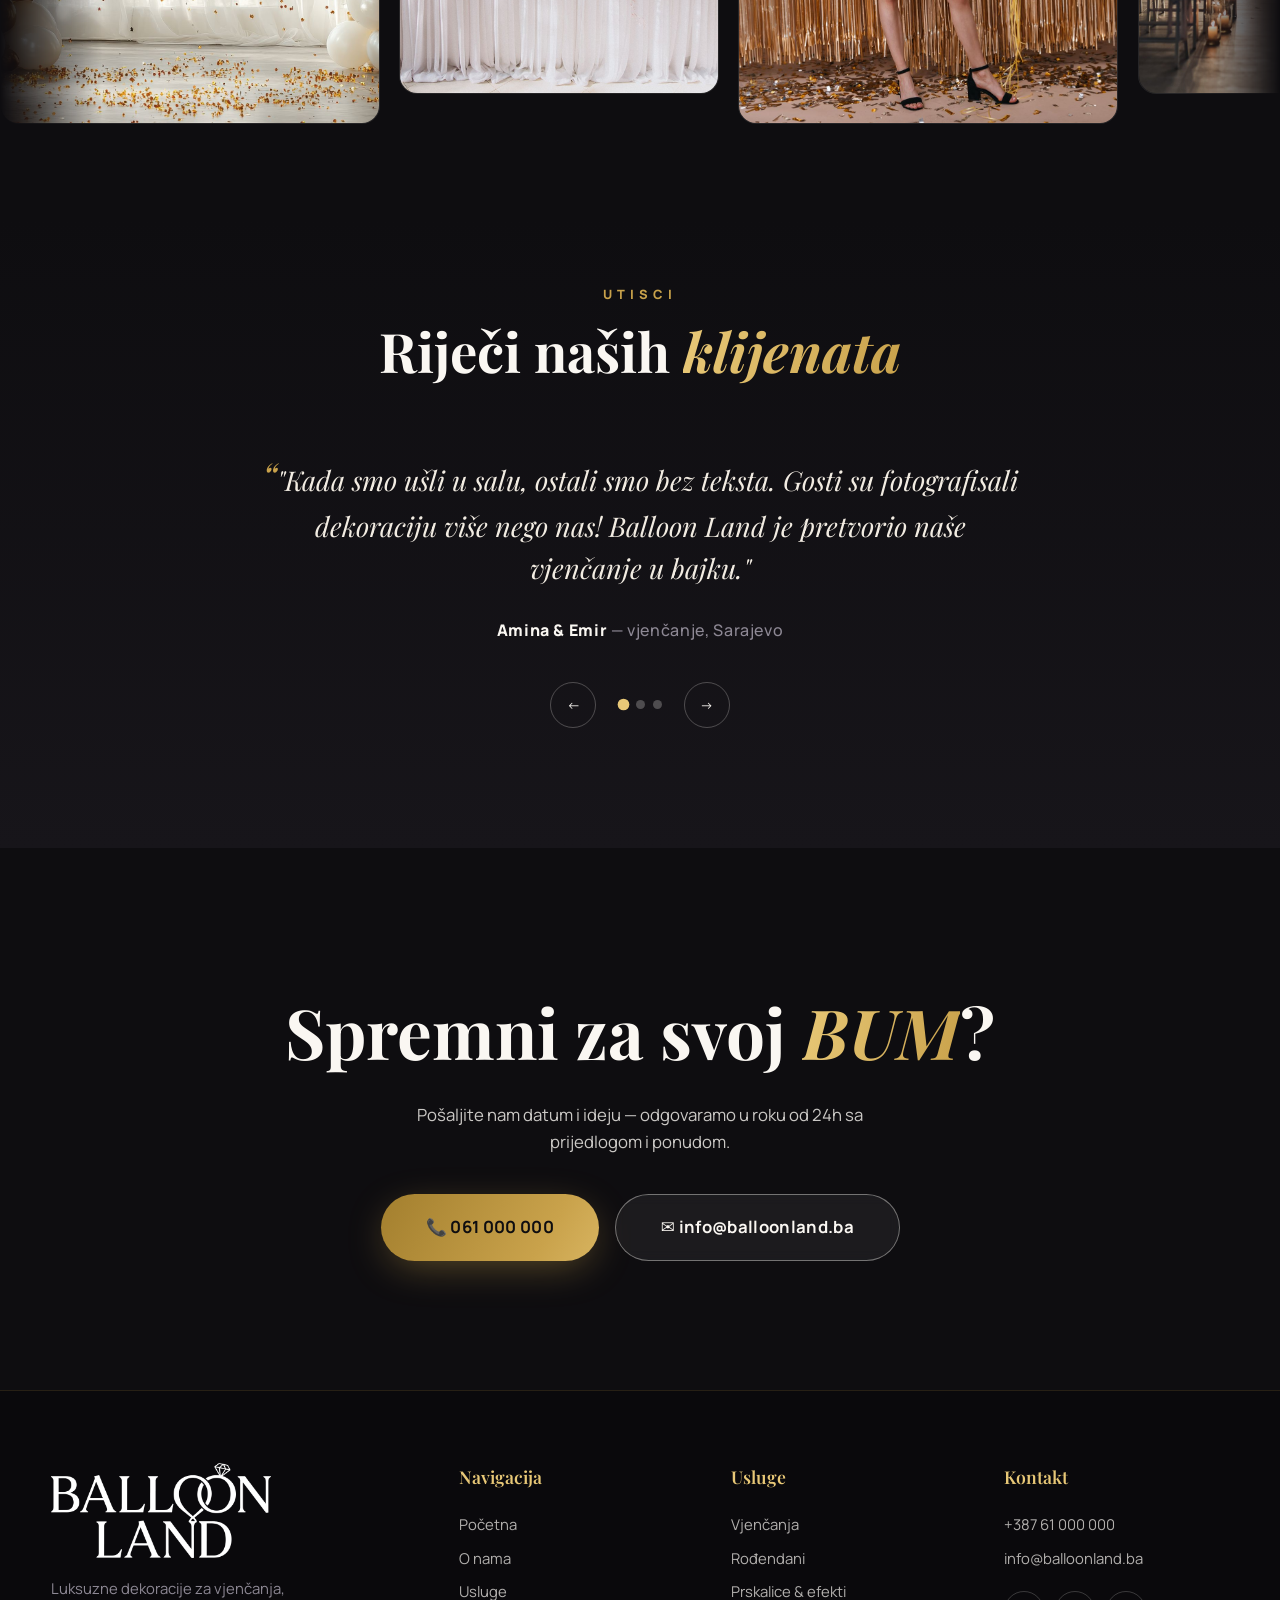
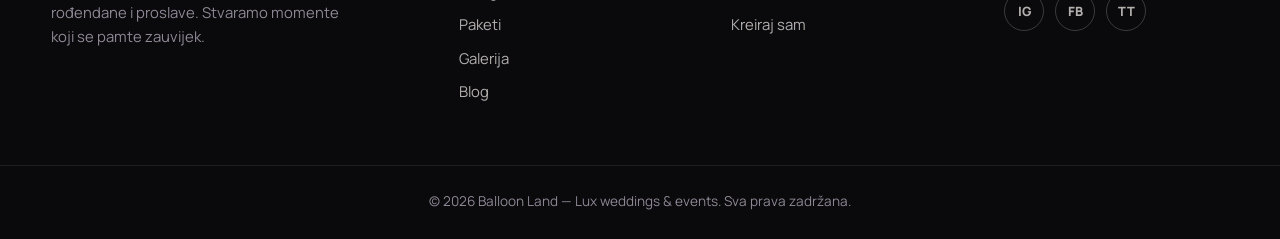
==== commit 735bf904: "Blog CMS: skice, zakazane objave, rich text editor i vijesti na slideru - Statusi: objavi odmah / sn" ====
--- a/index.html
+++ b/index.html
@@ -340,6 +340,8 @@
   <script src="js/paketi.js?v=1"></script>
   <script src="js/postavke-data.js?v=1"></script>
   <script src="js/postavke.js?v=1"></script>
+  <script src="js/blog-data.js?v=2"></script>
+  <script src="js/hero-vijesti.js?v=1"></script>
   <script src="js/main.js?v=2"></script>
 </body>
 </html>
--- a/css/style.css
+++ b/css/style.css
@@ -1733,3 +1733,53 @@
   .pill { padding: .6rem 1.1rem; font-size: .82rem; }
   .feature { padding: 4rem 0; }
 }
+
+/* ═══════════ HERO VIJESTI — grafički elementi na slajdu ═══════════
+   (koristi ih i CMS dashboard pregled i javni hero slider) */
+.hv-el {
+  position: absolute;
+  transform: translate(-50%, -50%);
+  z-index: 4;
+  white-space: nowrap;
+  font-weight: 800;
+}
+.hv-el--krug {
+  width: 108px;
+  height: 108px;
+  display: grid;
+  place-items: center;
+  border-radius: 50%;
+  background: radial-gradient(circle at 32% 28%, #e8c877, #c9a24b 55%, #a37f2e);
+  color: var(--ink);
+  font-family: var(--font-serif);
+  font-size: 1.8rem;
+  rotate: -8deg;
+  box-shadow: 0 14px 40px -10px rgba(201, 162, 75, .6);
+  animation: hvPuls 2.2s ease-in-out infinite;
+}
+@keyframes hvPuls { 0%, 100% { scale: 1; } 50% { scale: 1.07; } }
+.hv-el--traka {
+  background: linear-gradient(100deg, #a37f2e, #e8c877);
+  color: var(--ink);
+  font-size: .95rem;
+  letter-spacing: .18em;
+  text-transform: uppercase;
+  padding: .55rem 1.6rem;
+  transform: translate(-50%, -50%) rotate(-4deg);
+  clip-path: polygon(3% 0, 100% 0, 97% 100%, 0 100%);
+  box-shadow: 0 10px 30px rgba(0, 0, 0, .4);
+}
+.hv-el--pill {
+  background: rgba(14, 13, 16, .75);
+  border: 1.5px solid var(--gold-2);
+  color: var(--gold-2);
+  padding: .5rem 1.2rem;
+  border-radius: 100px;
+  font-size: .88rem;
+  backdrop-filter: blur(6px);
+}
+@media (max-width: 768px) {
+  .hv-el--krug { width: 76px; height: 76px; font-size: 1.2rem; }
+  .hv-el--traka { font-size: .75rem; padding: .4rem 1.1rem; }
+  .hv-el--pill { font-size: .75rem; }
+}
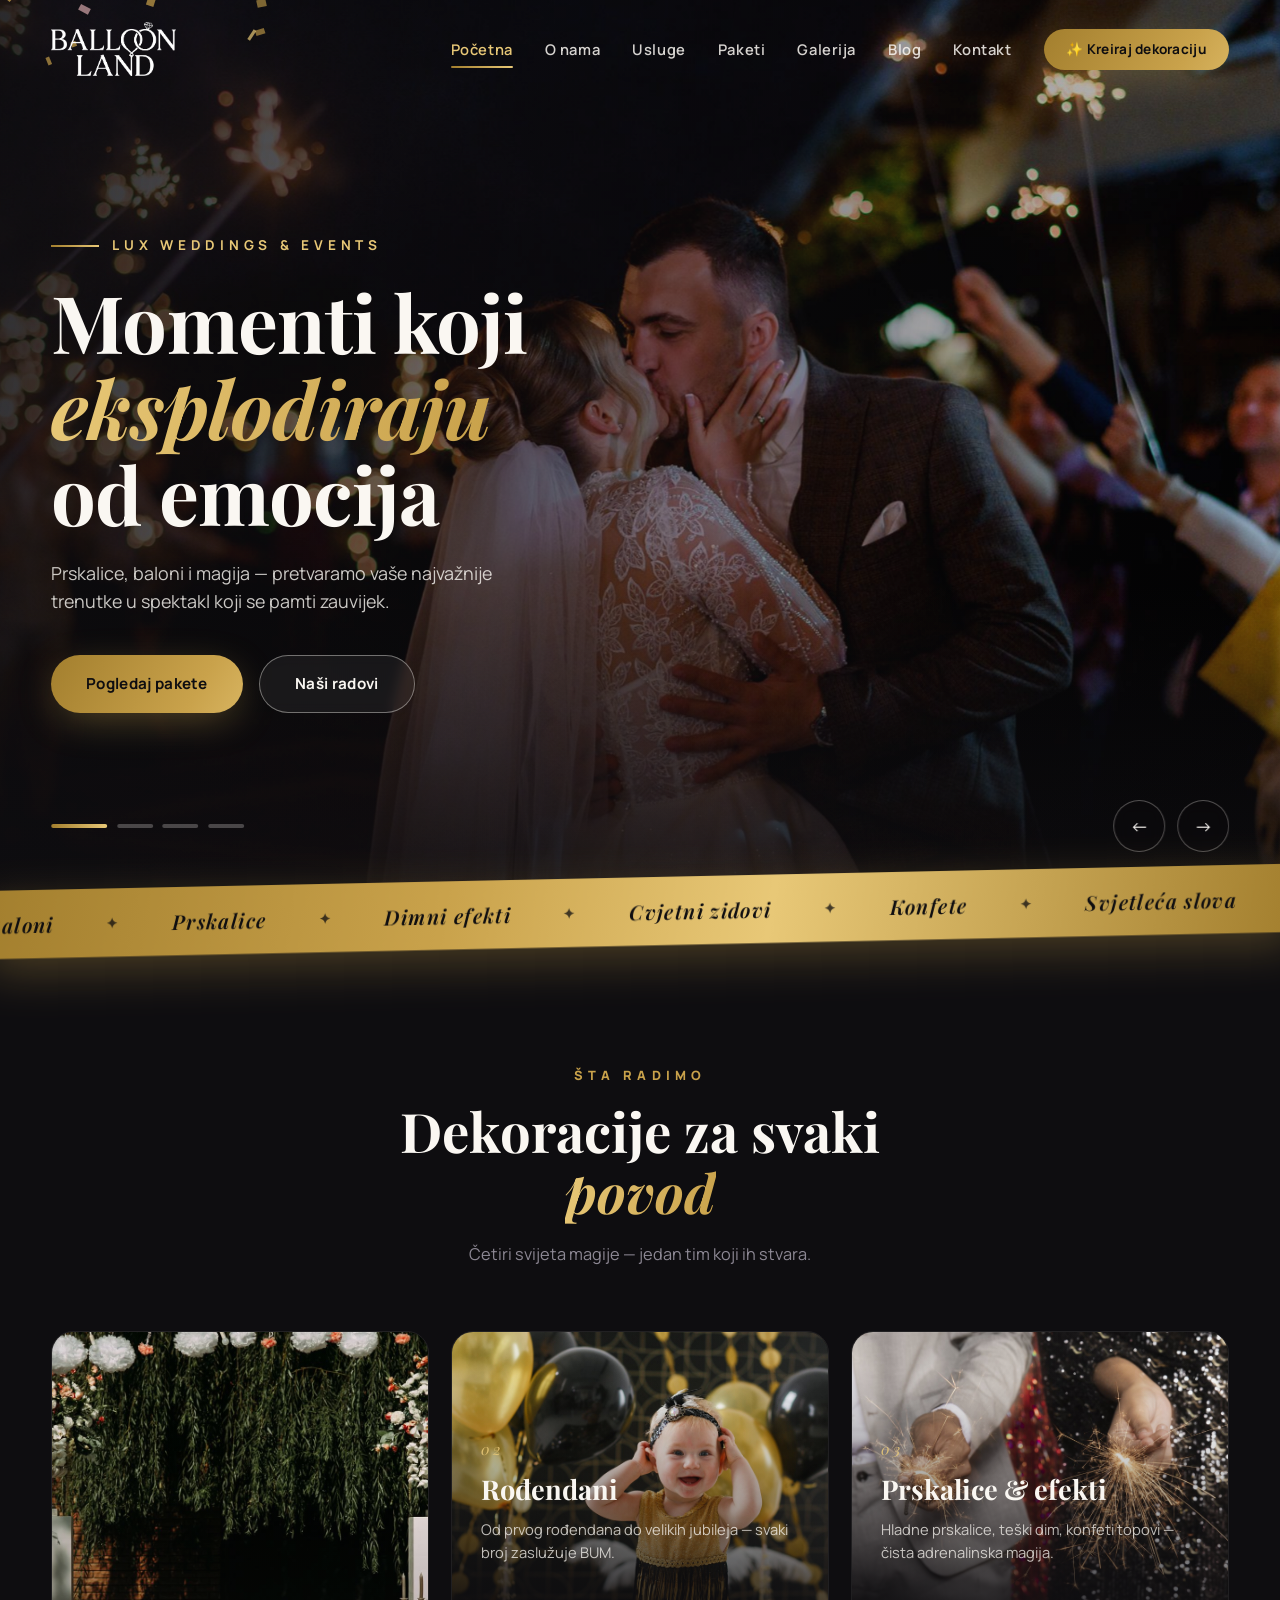
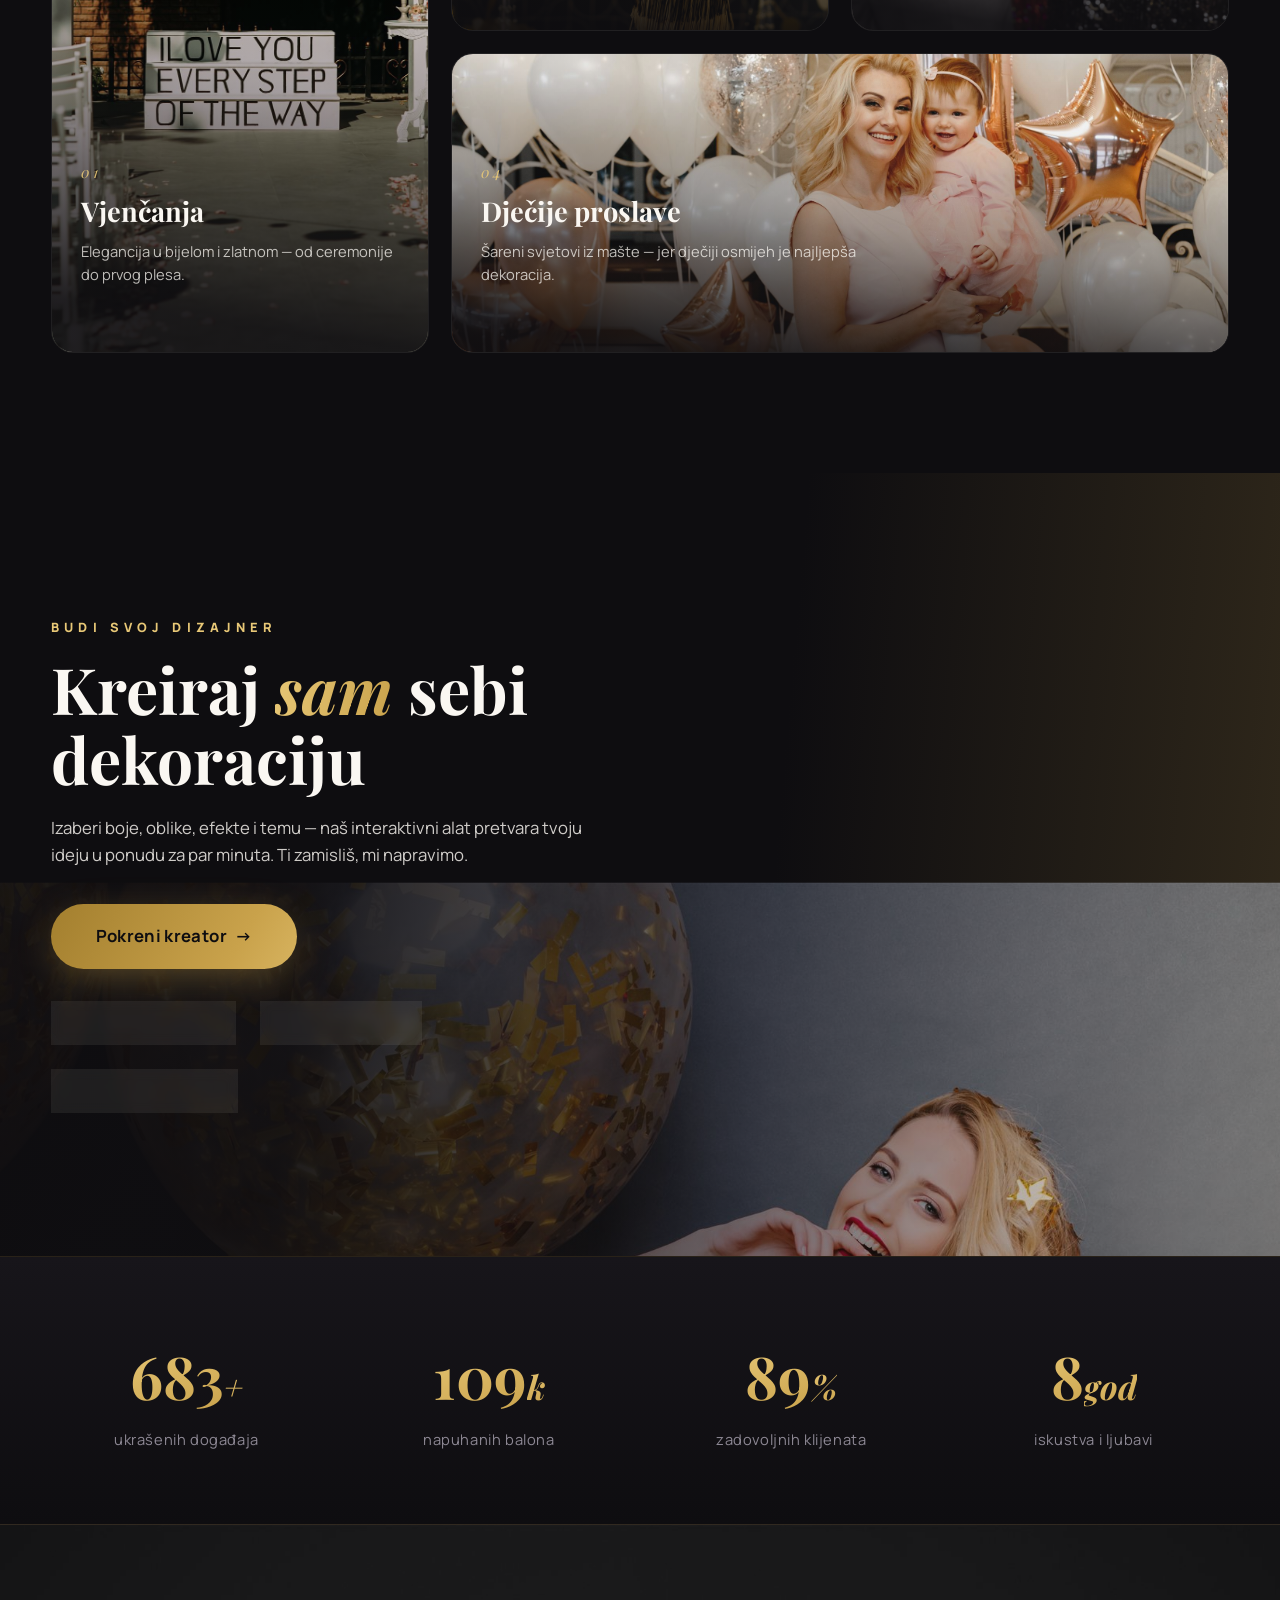
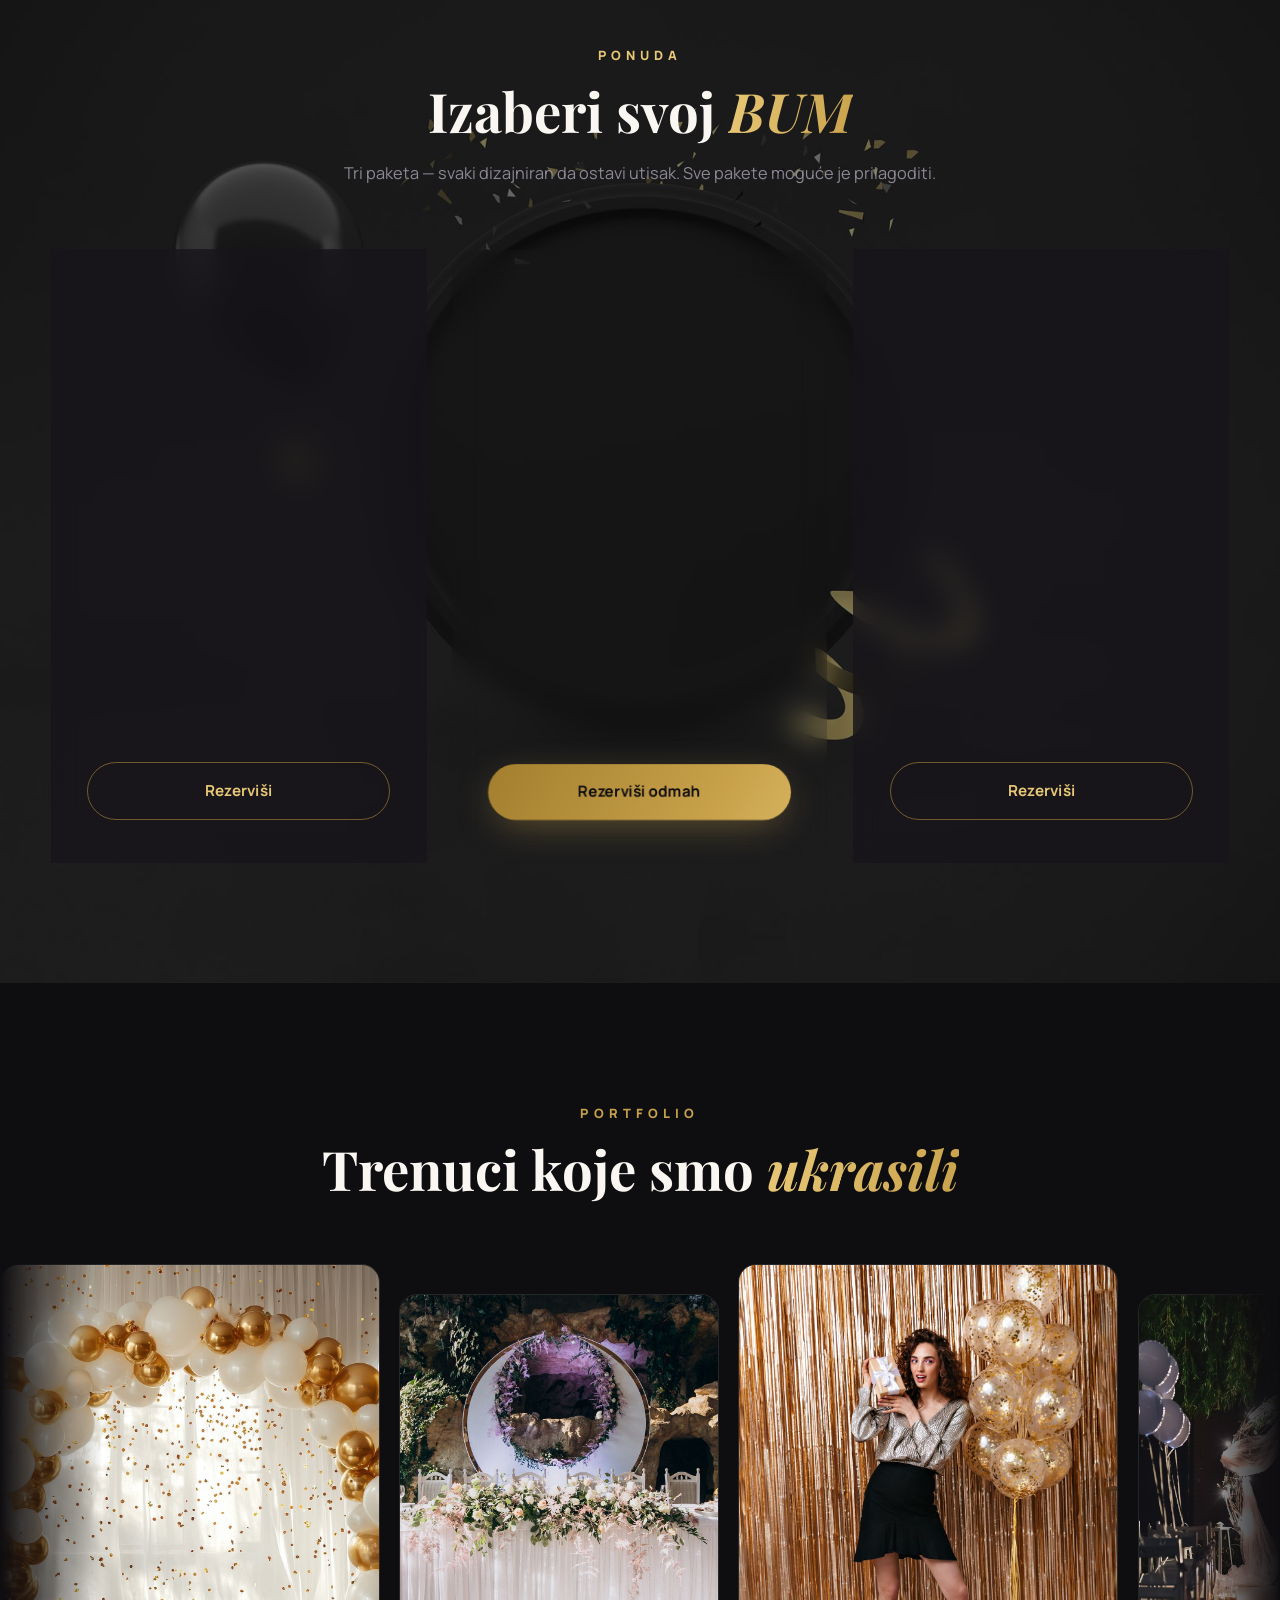
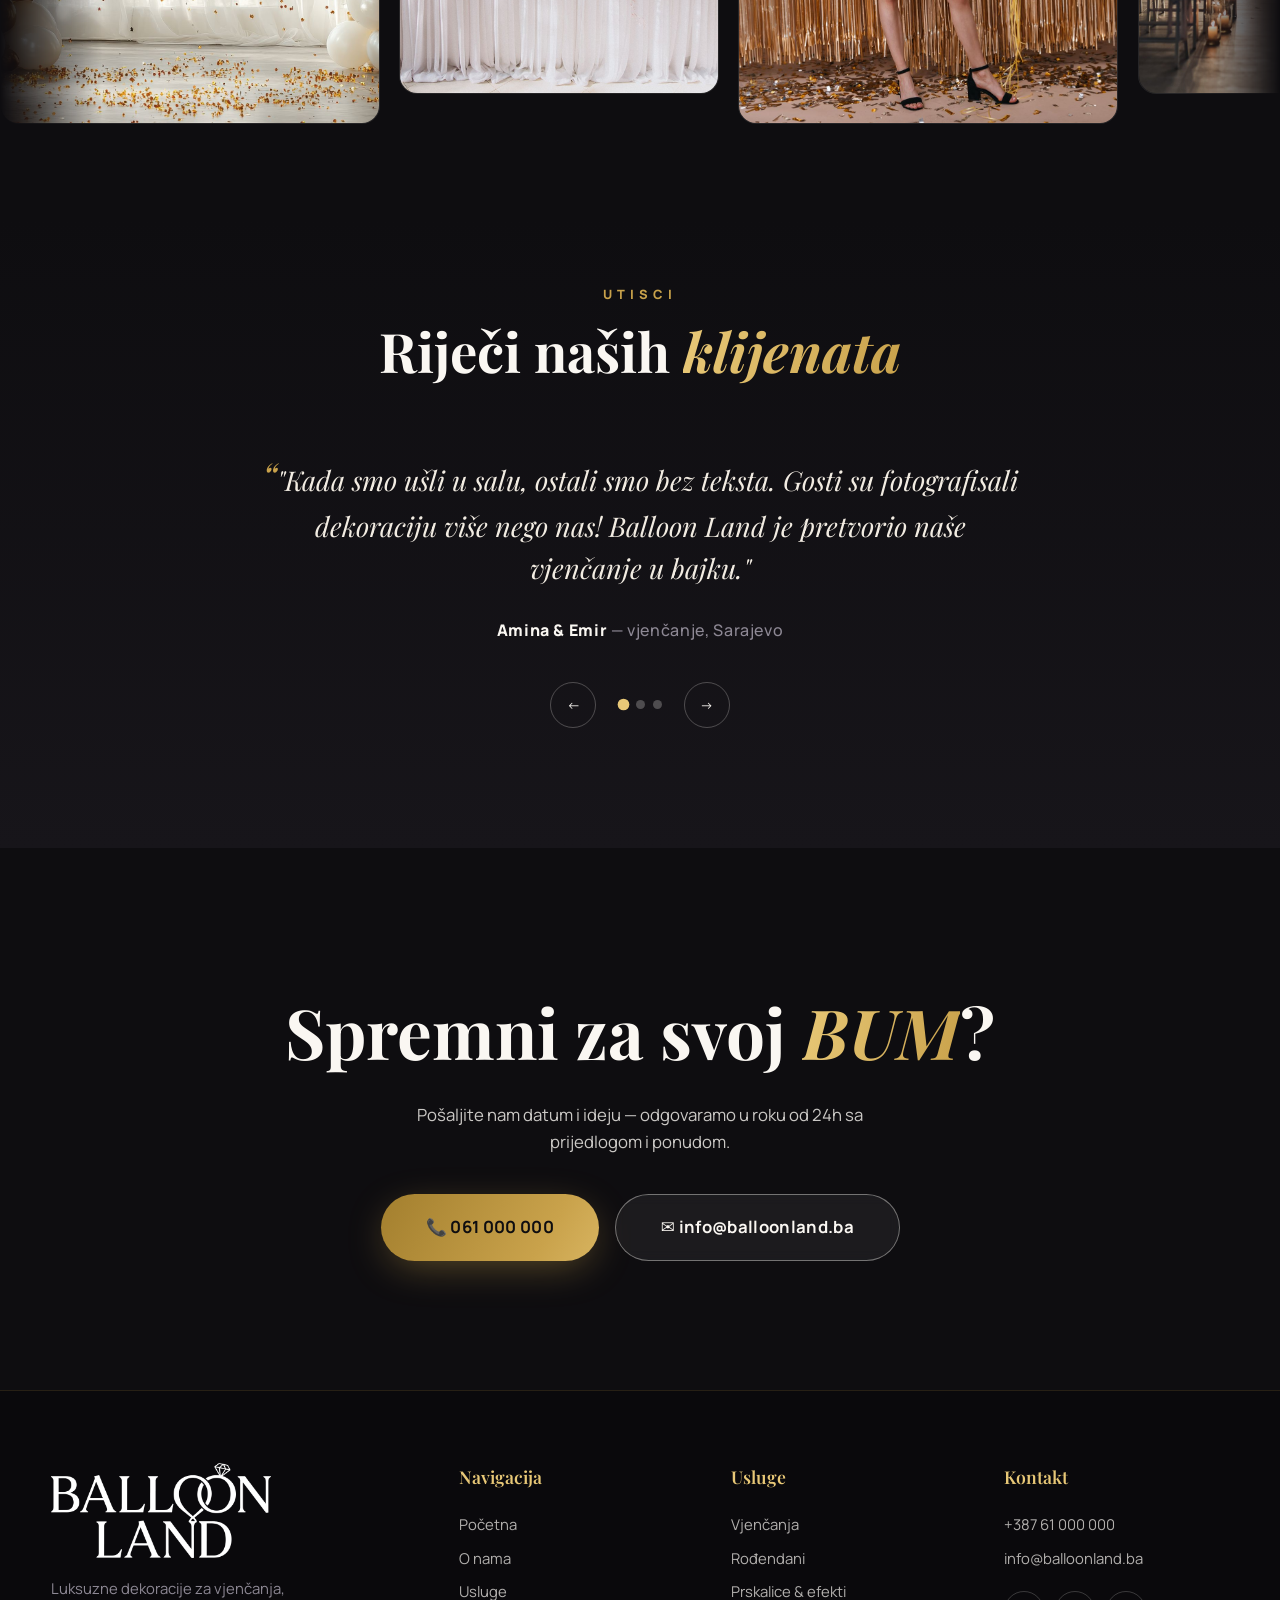
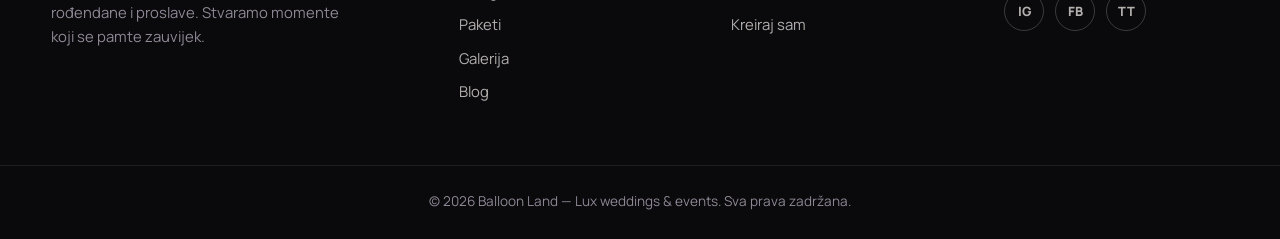
==== commit e0927f7d: "Radno vrijeme: razdvojeno na Pon–Pet / Subota / Nedjelja - radnoVrijeme sada objekat (ponPet/subota/" ====
--- a/index.html
+++ b/index.html
@@ -339,7 +339,7 @@
   <script src="js/paketi-data.js?v=1"></script>
   <script src="js/paketi.js?v=1"></script>
   <script src="js/postavke-data.js?v=1"></script>
-  <script src="js/postavke.js?v=1"></script>
+  <script src="js/postavke.js?v=2"></script>
   <script src="js/blog-data.js?v=2"></script>
   <script src="js/hero-vijesti.js?v=1"></script>
   <script src="js/main.js?v=2"></script>
--- a/css/style.css
+++ b/css/style.css
@@ -1736,23 +1736,25 @@
 
 /* ═══════════ HERO VIJESTI — grafički elementi na slajdu ═══════════
    (koristi ih i CMS dashboard pregled i javni hero slider) */
+/* Veličina teksta (inline font-size iz CMS-a) skalira CIJELI element —
+   dimenzije su u em. --hv-skala dodatno smanjuje na mobilnom / u pregledu. */
 .hv-el {
   position: absolute;
-  transform: translate(-50%, -50%);
+  transform: translate(-50%, -50%) scale(var(--hv-skala, 1));
   z-index: 4;
   white-space: nowrap;
   font-weight: 800;
 }
 .hv-el--krug {
-  width: 108px;
-  height: 108px;
+  width: 3.6em;
+  height: 3.6em;
   display: grid;
   place-items: center;
   border-radius: 50%;
   background: radial-gradient(circle at 32% 28%, #e8c877, #c9a24b 55%, #a37f2e);
   color: var(--ink);
   font-family: var(--font-serif);
-  font-size: 1.8rem;
+  font-size: 30px;
   rotate: -8deg;
   box-shadow: 0 14px 40px -10px rgba(201, 162, 75, .6);
   animation: hvPuls 2.2s ease-in-out infinite;
@@ -1761,11 +1763,11 @@
 .hv-el--traka {
   background: linear-gradient(100deg, #a37f2e, #e8c877);
   color: var(--ink);
-  font-size: .95rem;
+  font-size: 15px;
   letter-spacing: .18em;
   text-transform: uppercase;
-  padding: .55rem 1.6rem;
-  transform: translate(-50%, -50%) rotate(-4deg);
+  padding: .55em 1.6em;
+  transform: translate(-50%, -50%) rotate(-4deg) scale(var(--hv-skala, 1));
   clip-path: polygon(3% 0, 100% 0, 97% 100%, 0 100%);
   box-shadow: 0 10px 30px rgba(0, 0, 0, .4);
 }
@@ -1773,13 +1775,11 @@
   background: rgba(14, 13, 16, .75);
   border: 1.5px solid var(--gold-2);
   color: var(--gold-2);
-  padding: .5rem 1.2rem;
+  padding: .5em 1.2em;
   border-radius: 100px;
-  font-size: .88rem;
+  font-size: 14px;
   backdrop-filter: blur(6px);
 }
 @media (max-width: 768px) {
-  .hv-el--krug { width: 76px; height: 76px; font-size: 1.2rem; }
-  .hv-el--traka { font-size: .75rem; padding: .4rem 1.1rem; }
-  .hv-el--pill { font-size: .75rem; }
-}
+  .hero .hv-el { --hv-skala: .65; }
+}
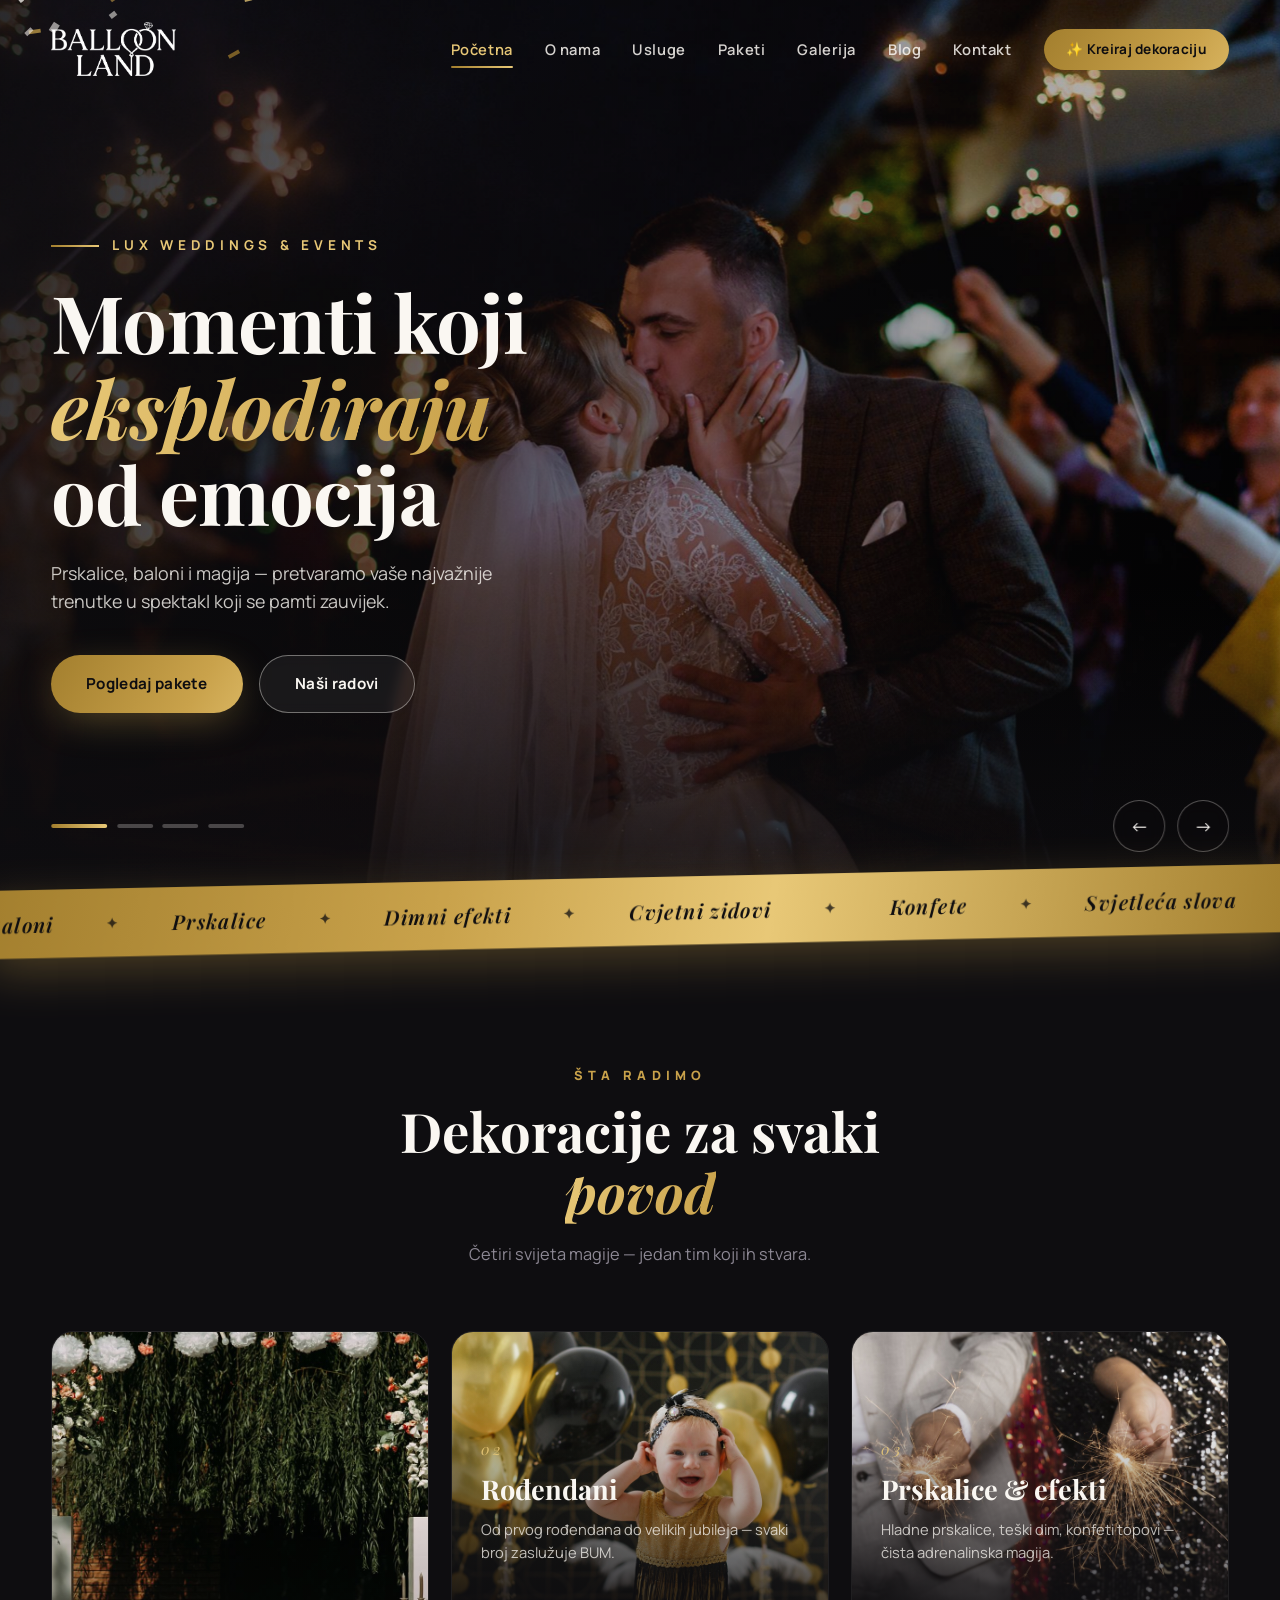
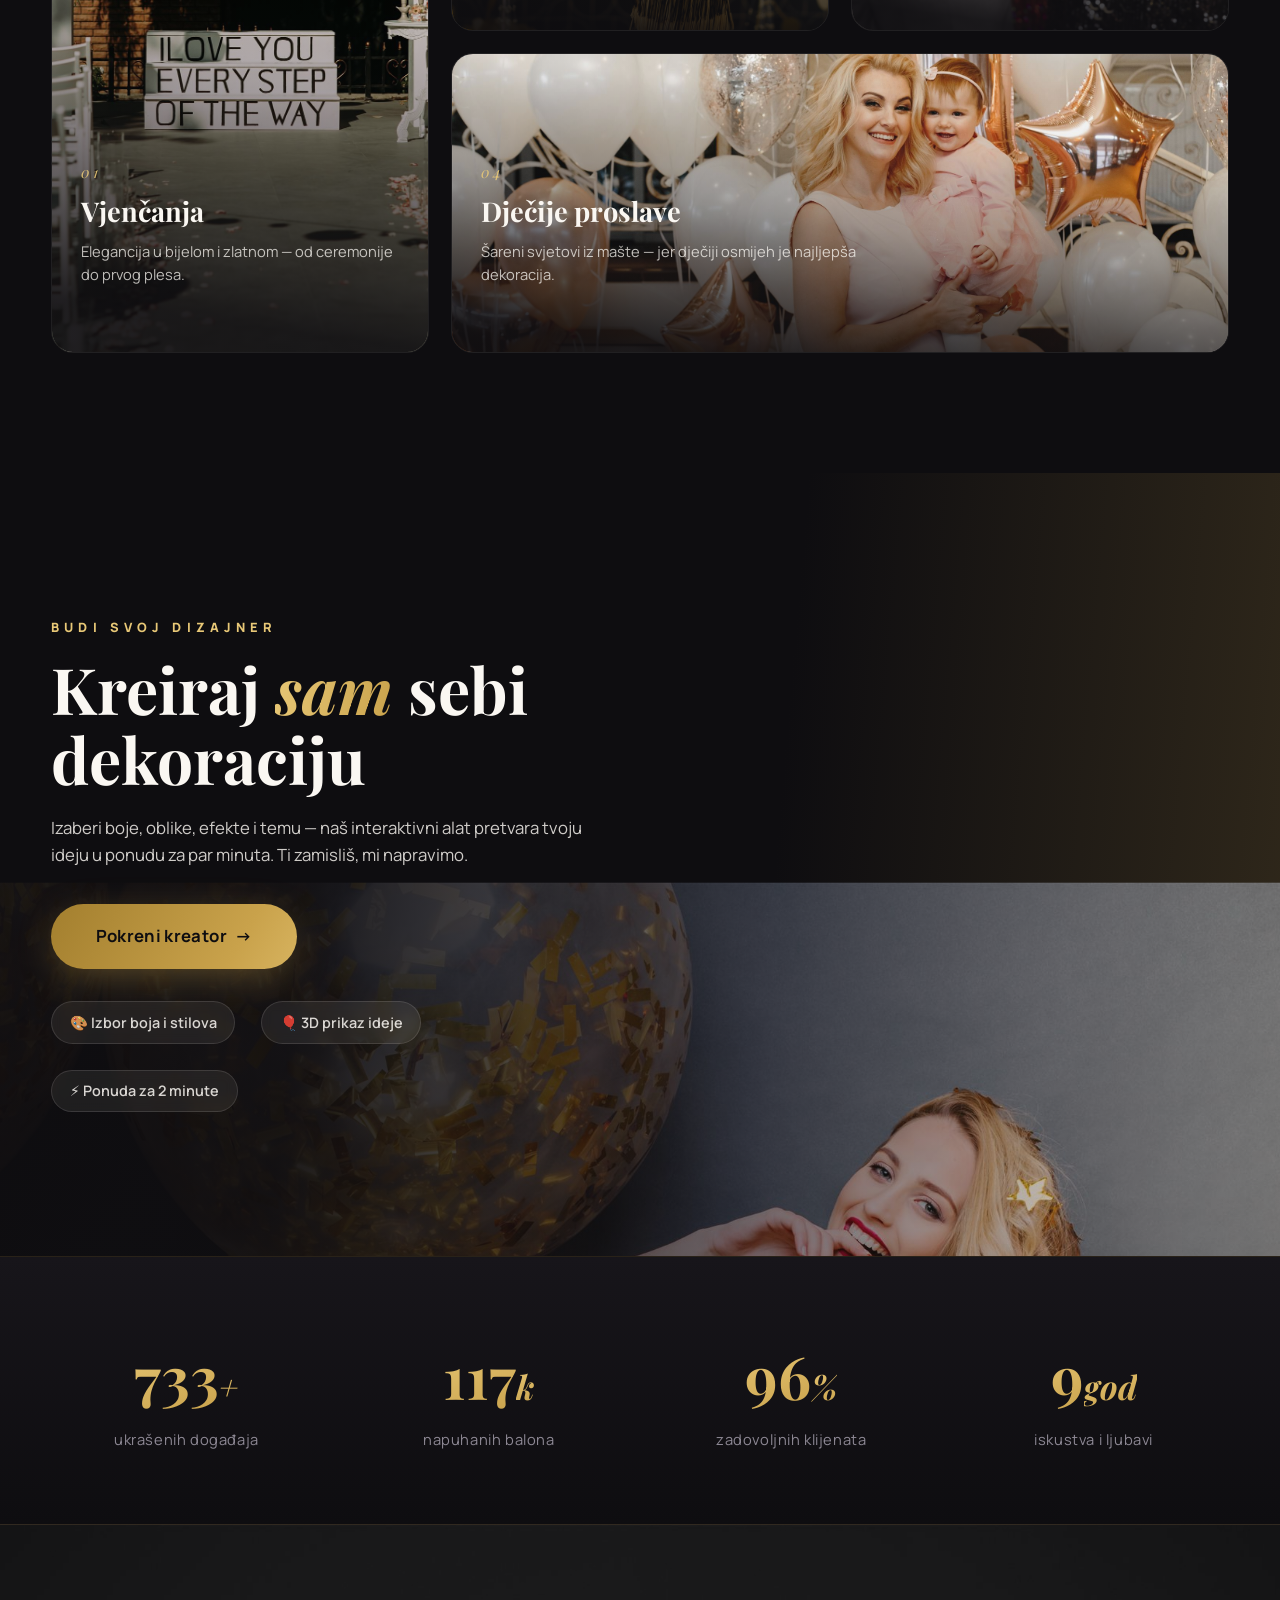
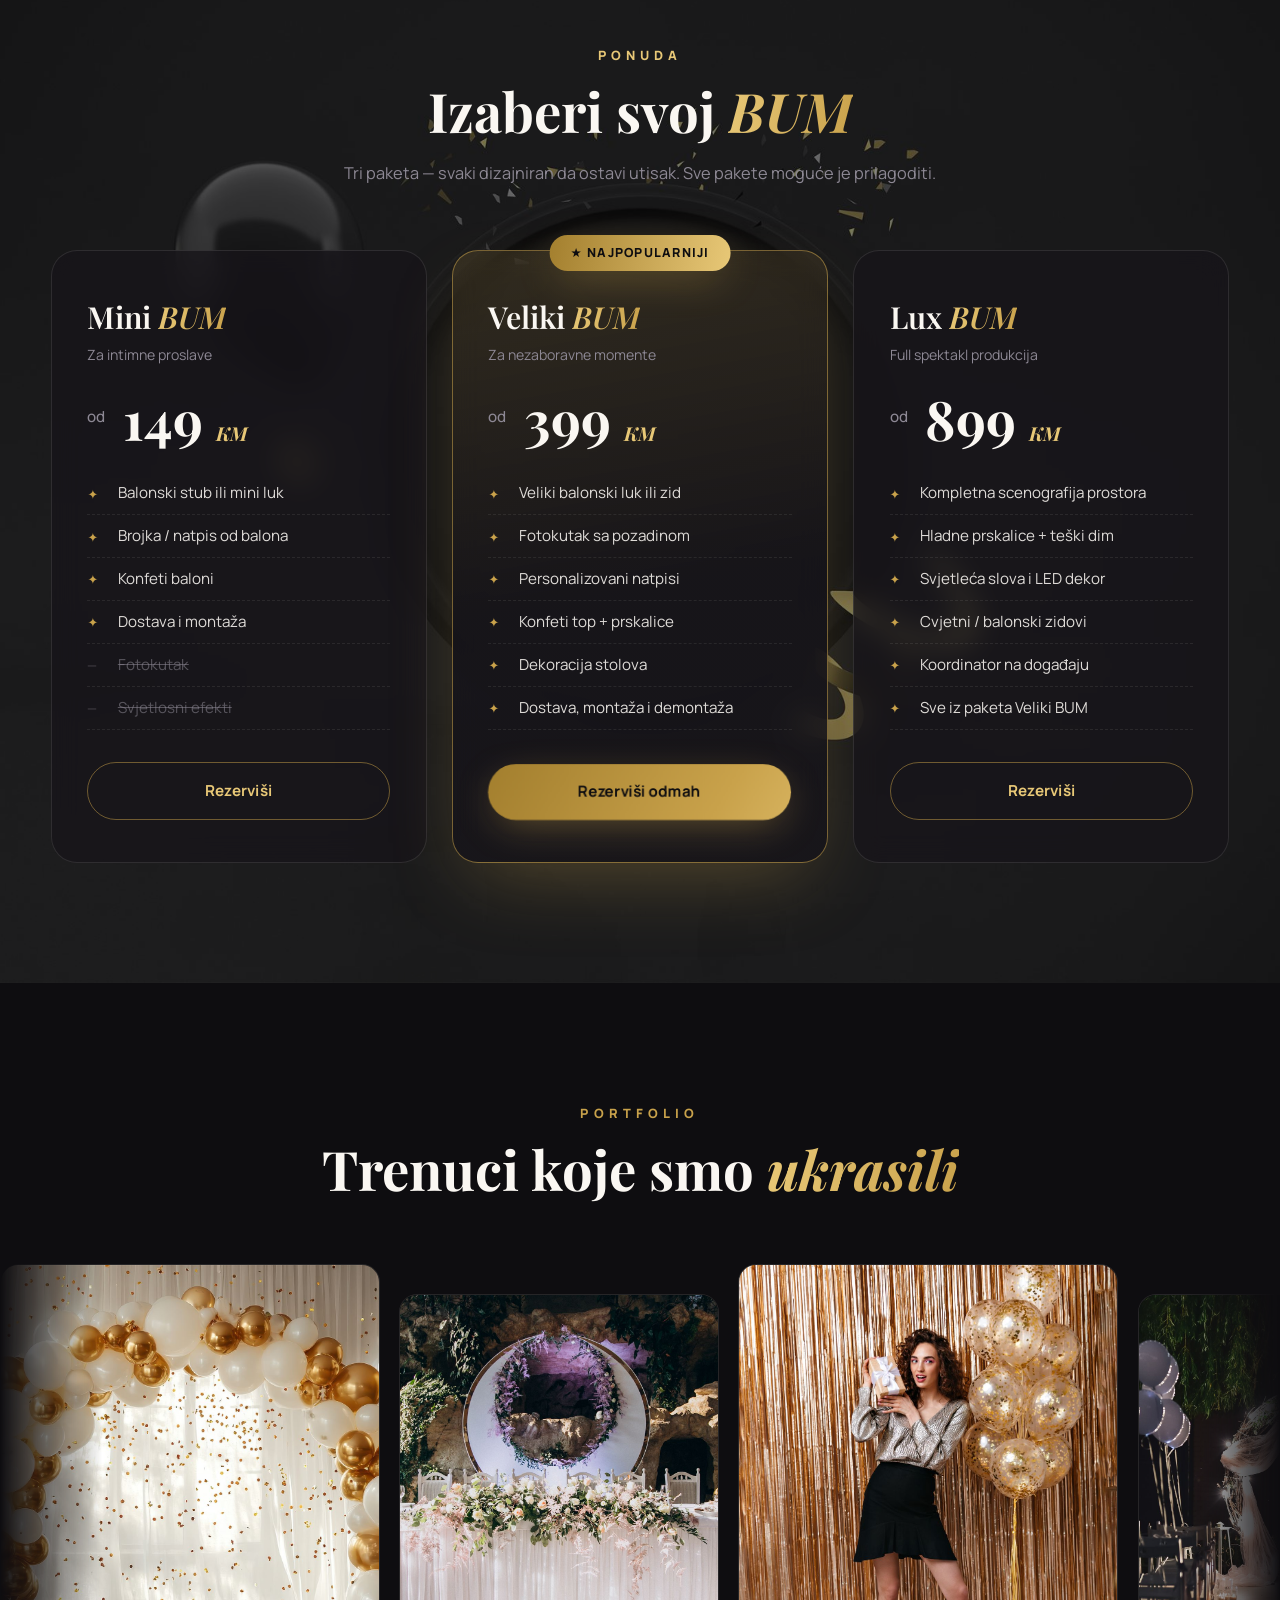
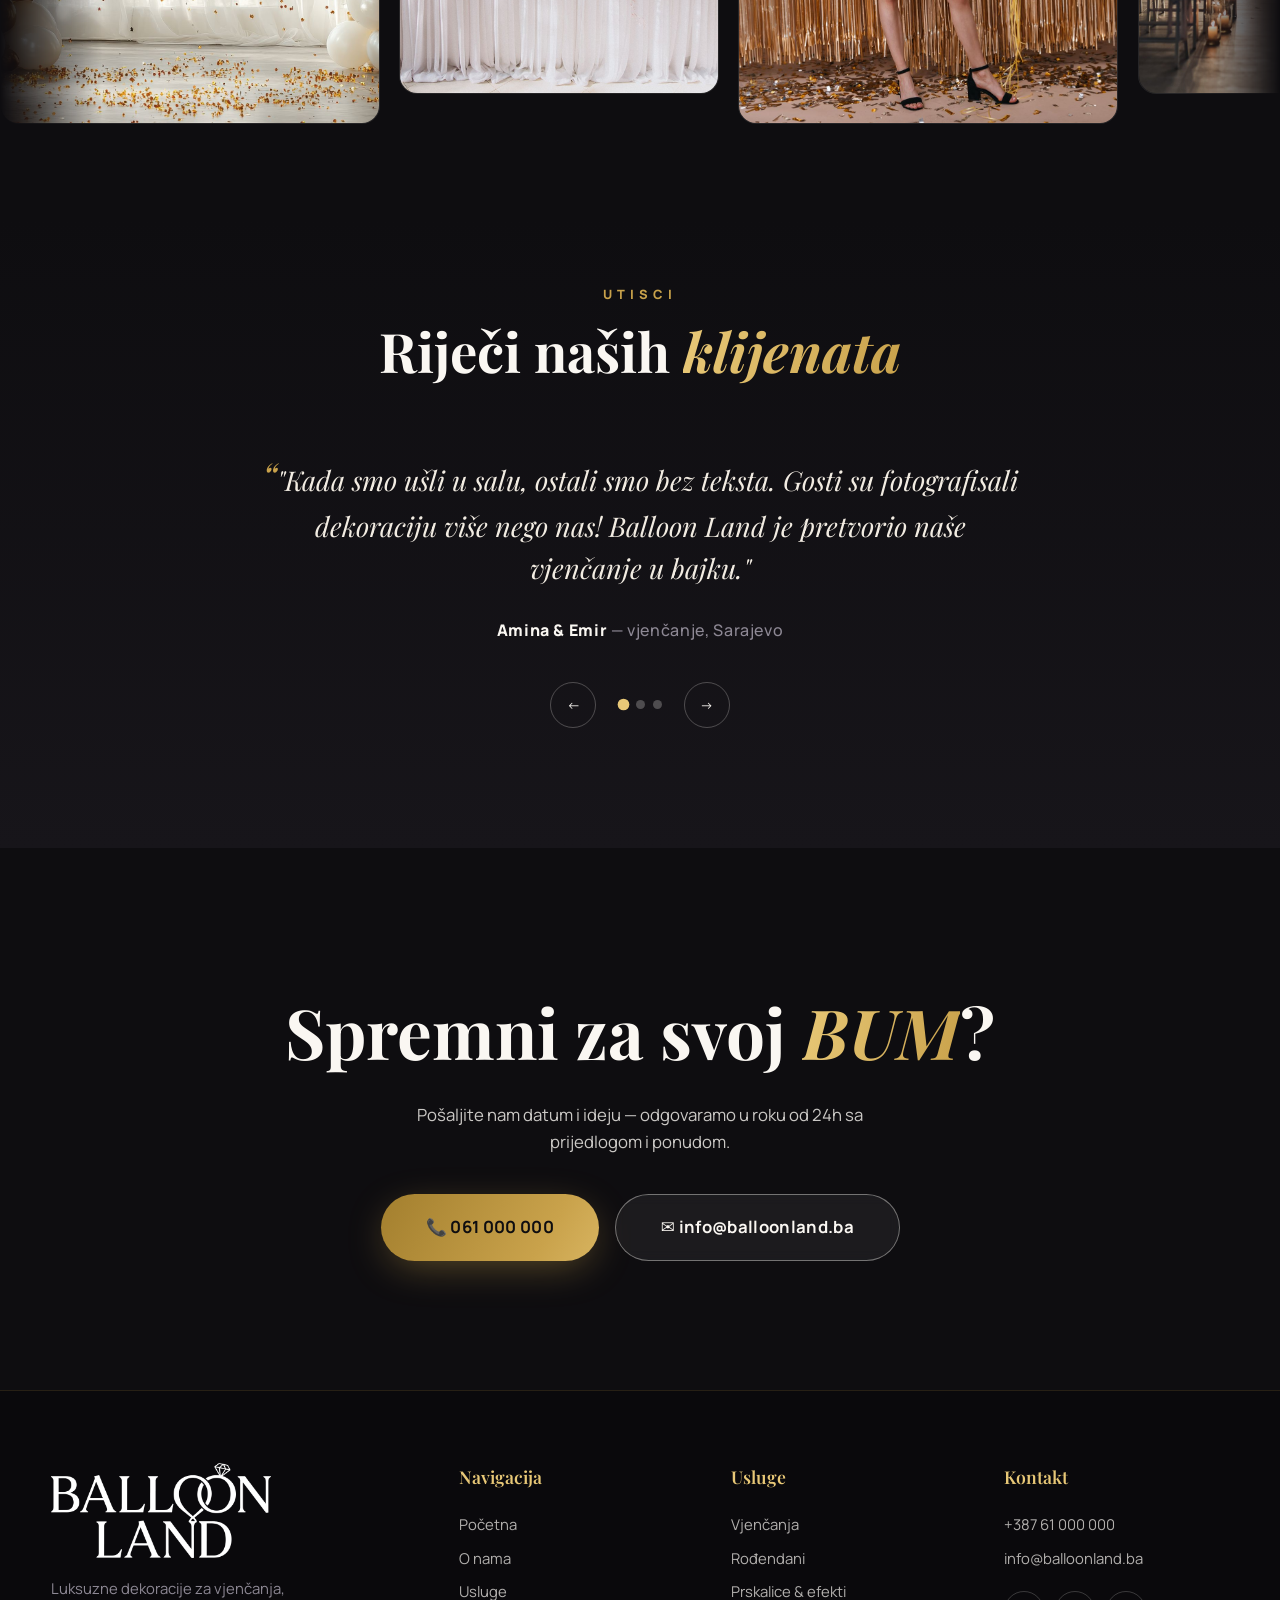
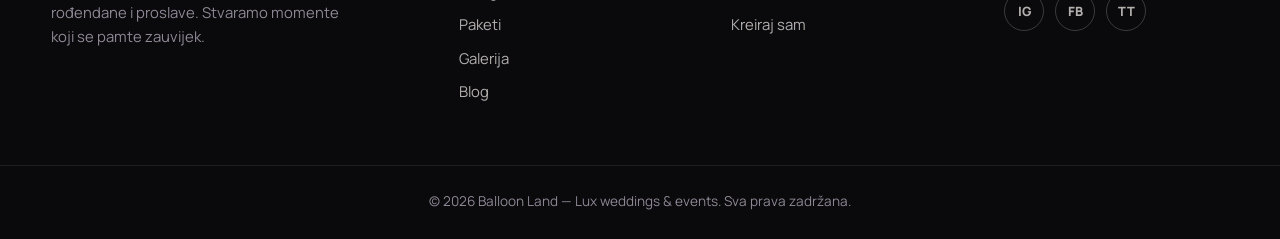
==== commit 9abde4cc: "SEO Faza 3 (korak 2): JSON-LD strukturirani podaci + Open Graph - js/seo.js: ubacuje schema.org JSON" ====
--- a/index.html
+++ b/index.html
@@ -5,6 +5,18 @@
   <meta name="viewport" content="width=device-width, initial-scale=1.0">
   <title>Balloon Land — Lux Weddings &amp; Events | Dekoracije koje ostavljaju bez daha</title>
   <meta name="description" content="Balloon Land — luksuzne dekoracije za vjenčanja, rođendane i proslave. Baloni, prskalice, dimni efekti i nezaboravni momenti.">
+  <link rel="canonical" href="https://balloonland.ba/">
+  <meta property="og:type" content="website">
+  <meta property="og:site_name" content="Balloon Land">
+  <meta property="og:title" content="Balloon Land — Lux Weddings &amp; Events | Dekoracije koje ostavljaju bez daha">
+  <meta property="og:description" content="Balloon Land — luksuzne dekoracije za vjenčanja, rođendane i proslave. Baloni, prskalice, dimni efekti i nezaboravni momenti.">
+  <meta property="og:url" content="https://balloonland.ba/">
+  <meta property="og:image" content="https://balloonland.ba/img/hero-gold-arch.jpg">
+  <meta property="og:locale" content="bs_BA">
+  <meta name="twitter:card" content="summary_large_image">
+  <meta name="twitter:title" content="Balloon Land — Lux Weddings &amp; Events | Dekoracije koje ostavljaju bez daha">
+  <meta name="twitter:description" content="Balloon Land — luksuzne dekoracije za vjenčanja, rođendane i proslave. Baloni, prskalice, dimni efekti i nezaboravni momenti.">
+  <meta name="twitter:image" content="https://balloonland.ba/img/hero-gold-arch.jpg">
   <link rel="preconnect" href="https://fonts.googleapis.com">
   <link rel="preconnect" href="https://fonts.gstatic.com" crossorigin>
   <link href="https://fonts.googleapis.com/css2?family=Playfair+Display:ital,wght@0,400;0,500;0,600;0,700;0,800;1,400;1,500&family=Manrope:wght@300;400;500;600;700;800&display=swap" rel="stylesheet">
@@ -343,5 +355,6 @@
   <script src="js/blog-data.js?v=2"></script>
   <script src="js/hero-vijesti.js?v=1"></script>
   <script src="js/main.js?v=2"></script>
+  <script src="js/seo.js?v=2"></script>
 </body>
 </html>
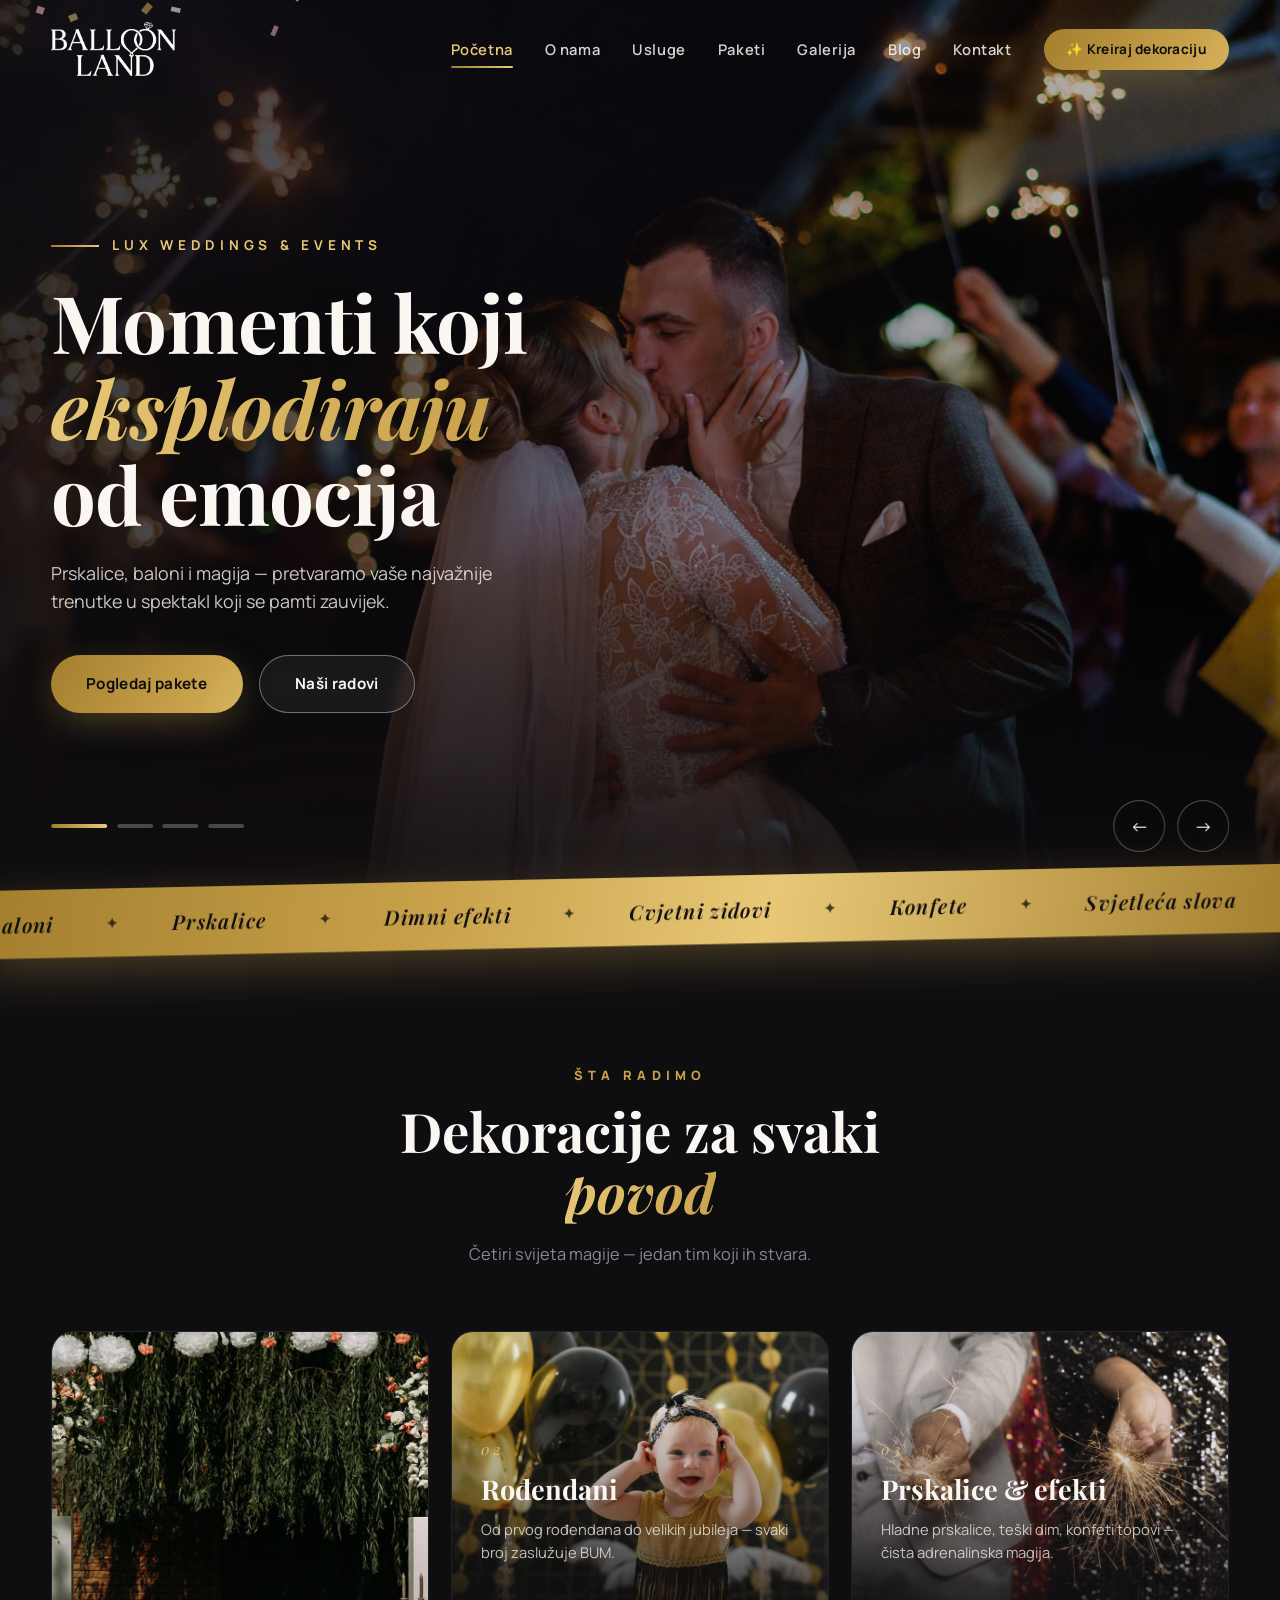
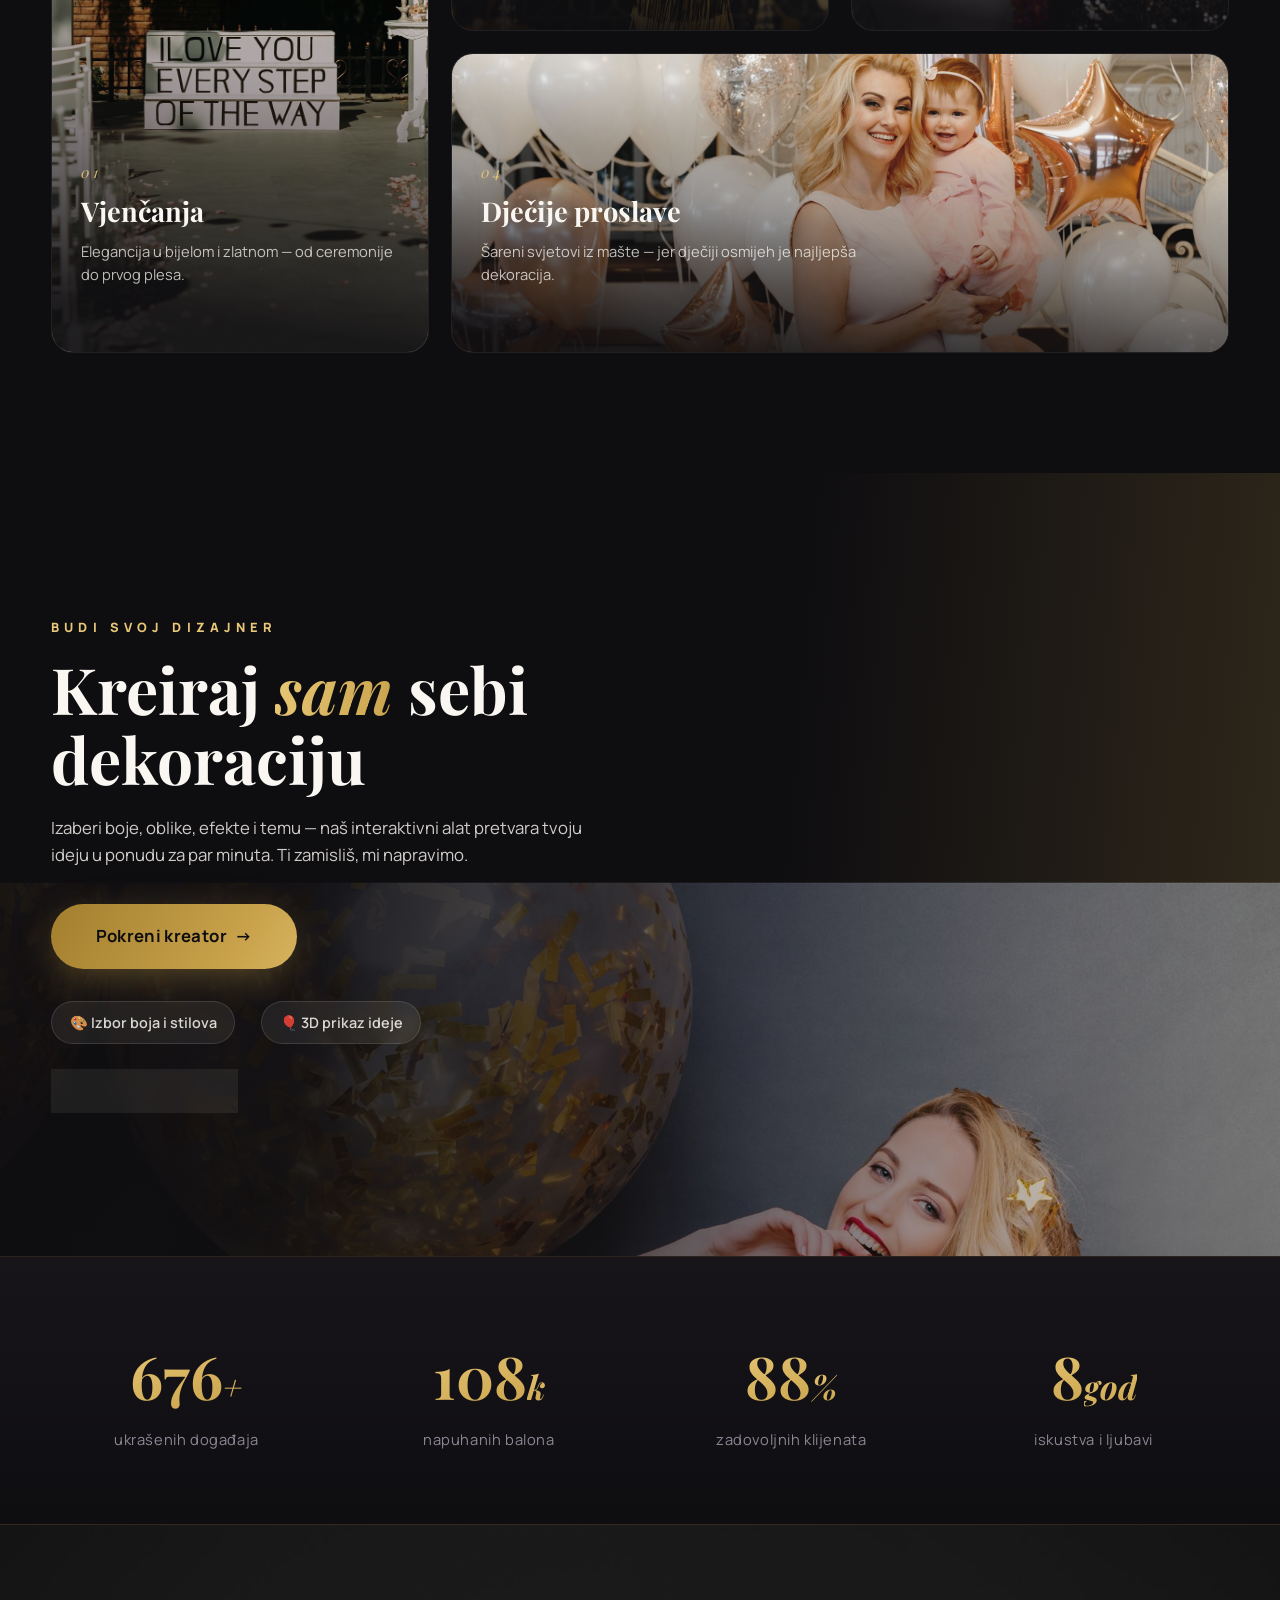
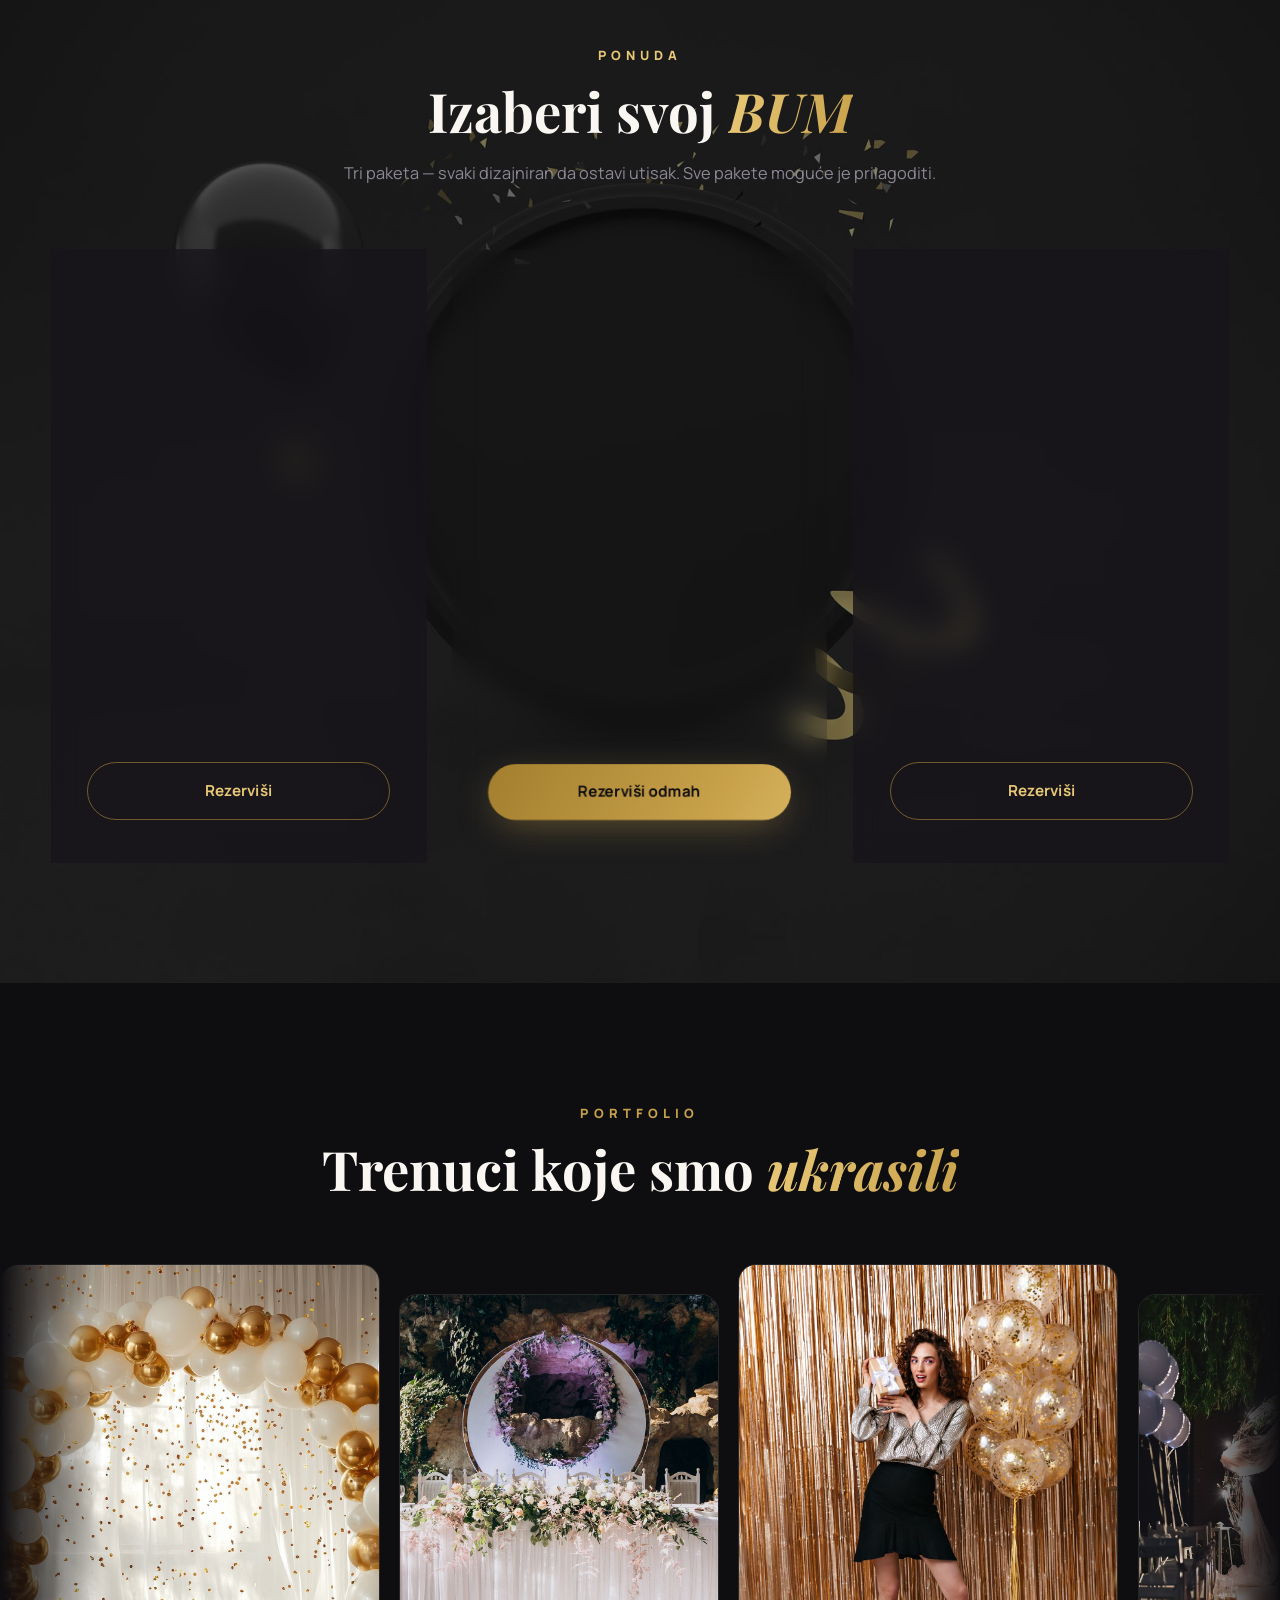
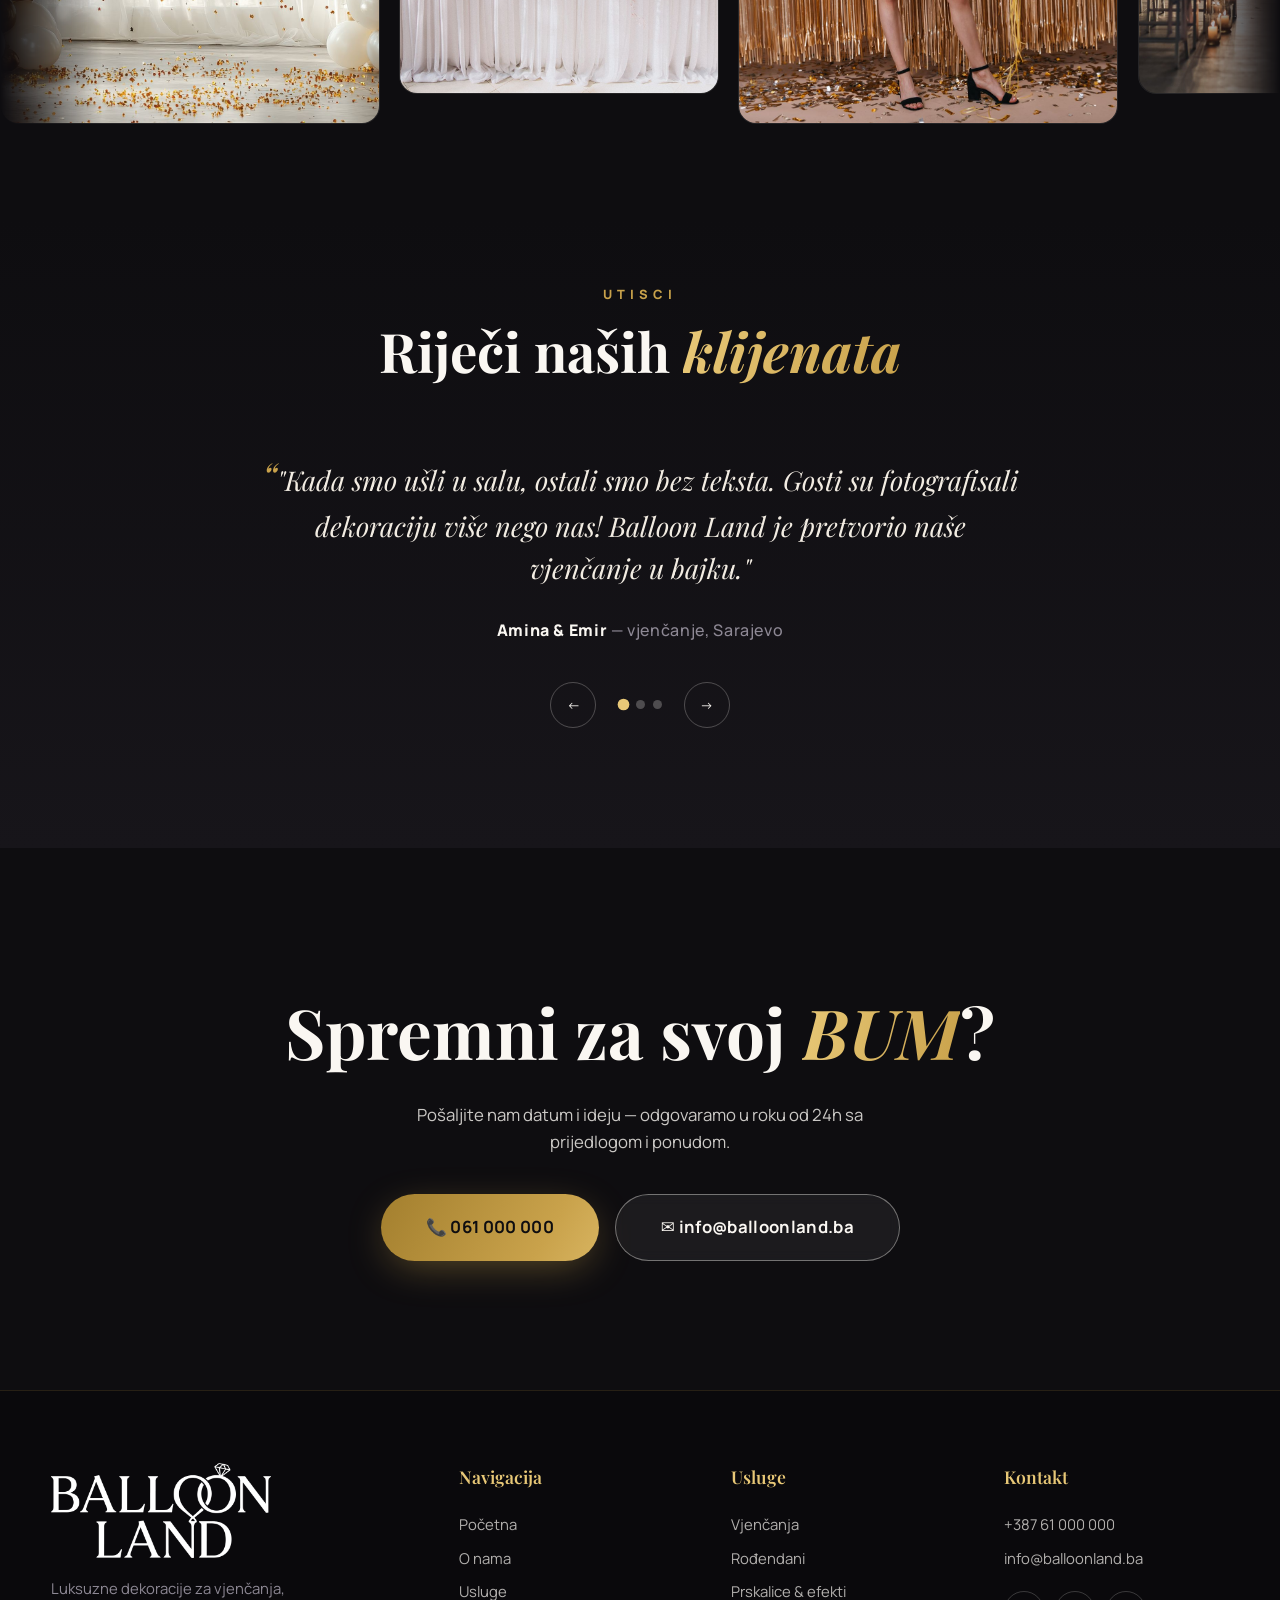
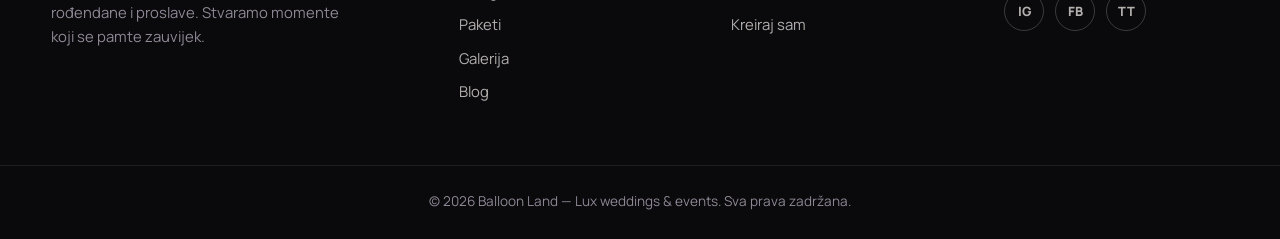
==== commit 67509c89: "SEO Faza 3 (korak 3): statičke HTML stranice po blog objavi - Server generiše objava-<id>.html po ob" ====
--- a/index.html
+++ b/index.html
@@ -353,7 +353,7 @@
   <script src="js/postavke-data.js?v=1"></script>
   <script src="js/postavke.js?v=2"></script>
   <script src="js/blog-data.js?v=2"></script>
-  <script src="js/hero-vijesti.js?v=1"></script>
+  <script src="js/hero-vijesti.js?v=2"></script>
   <script src="js/main.js?v=2"></script>
   <script src="js/seo.js?v=2"></script>
 </body>
